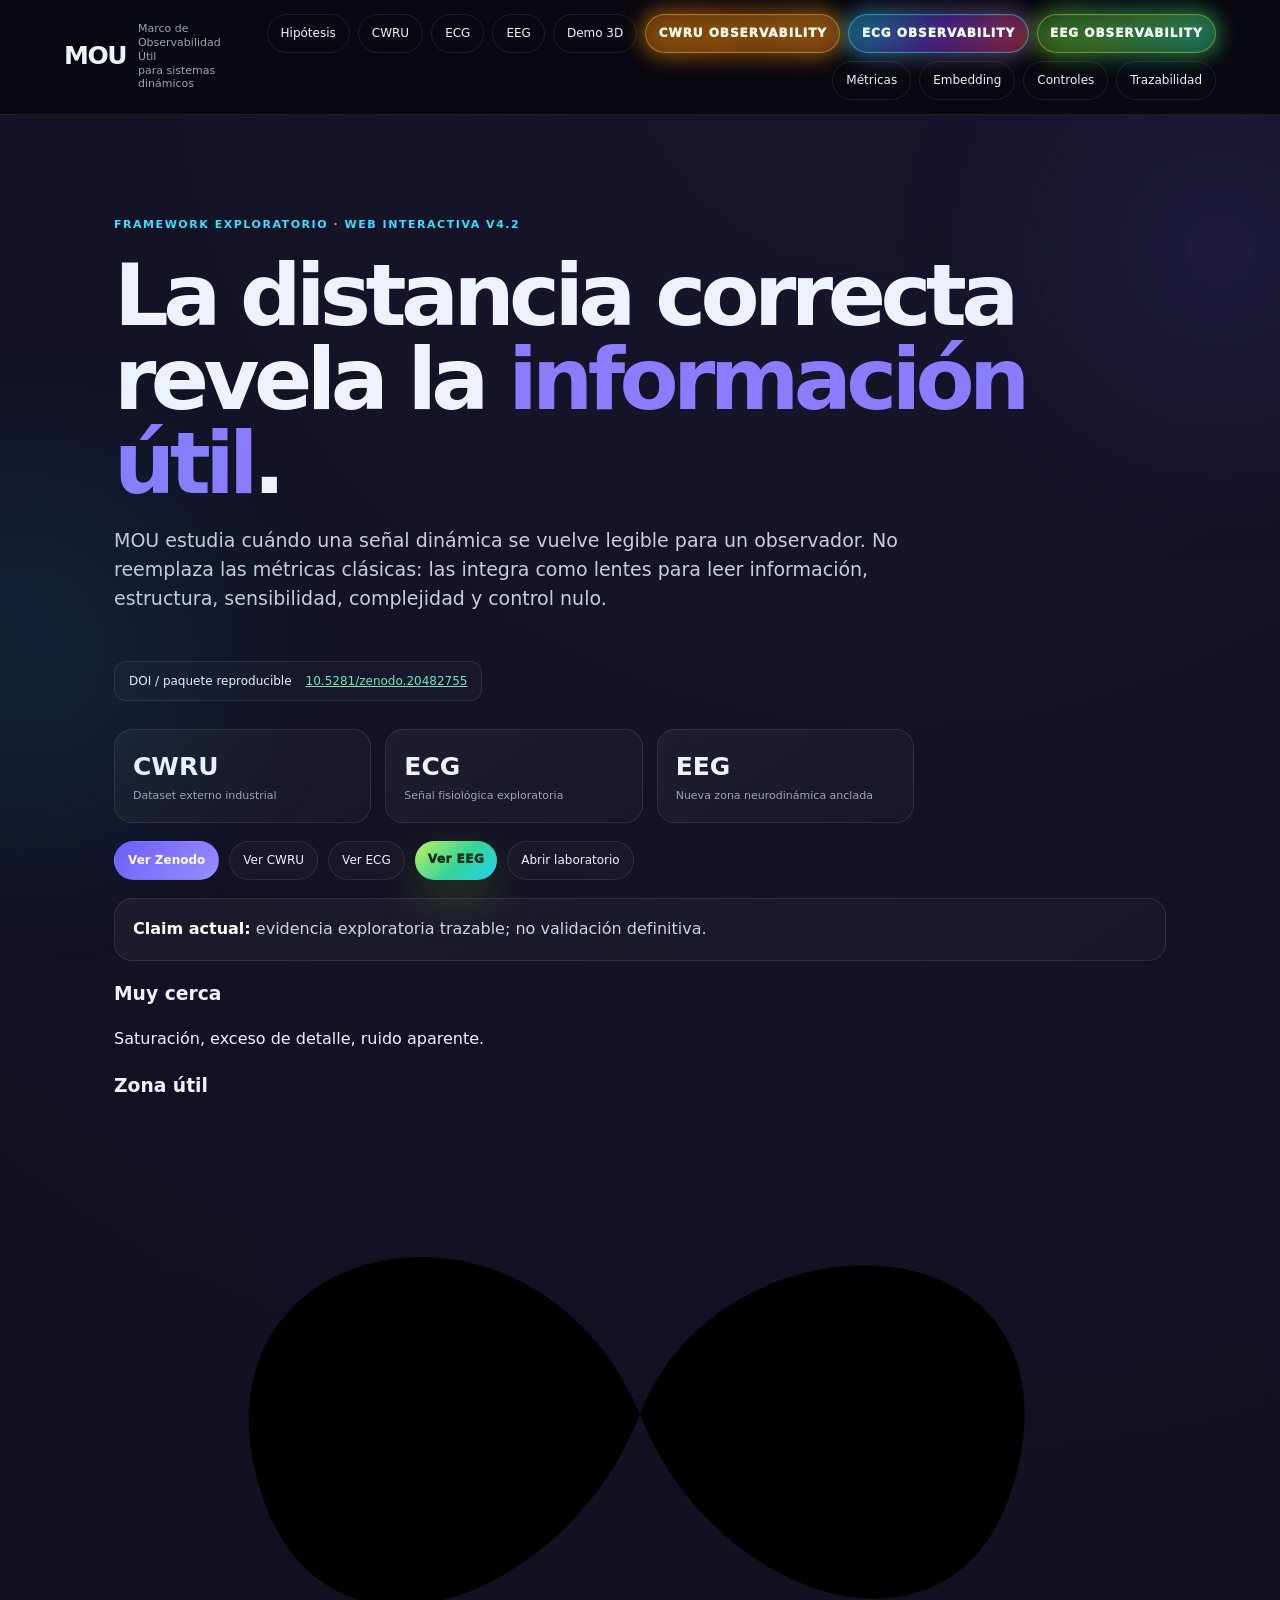
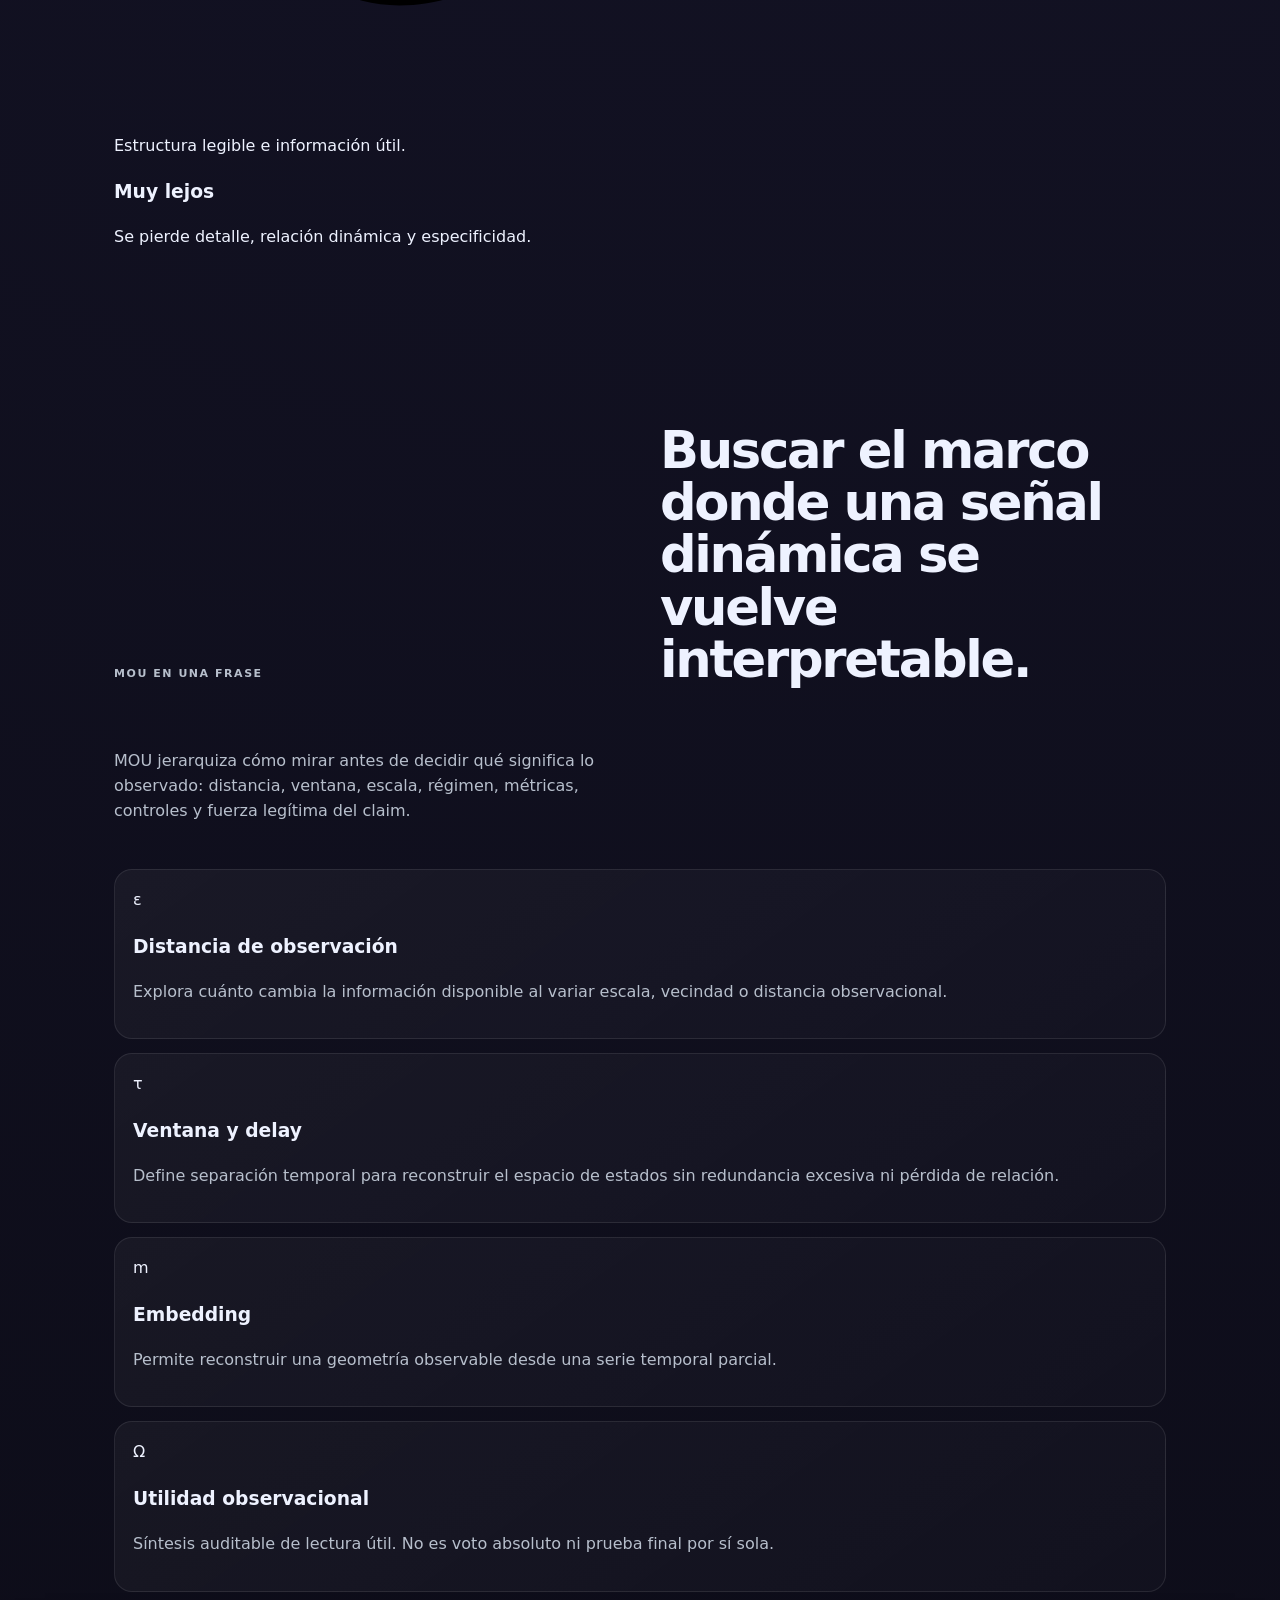
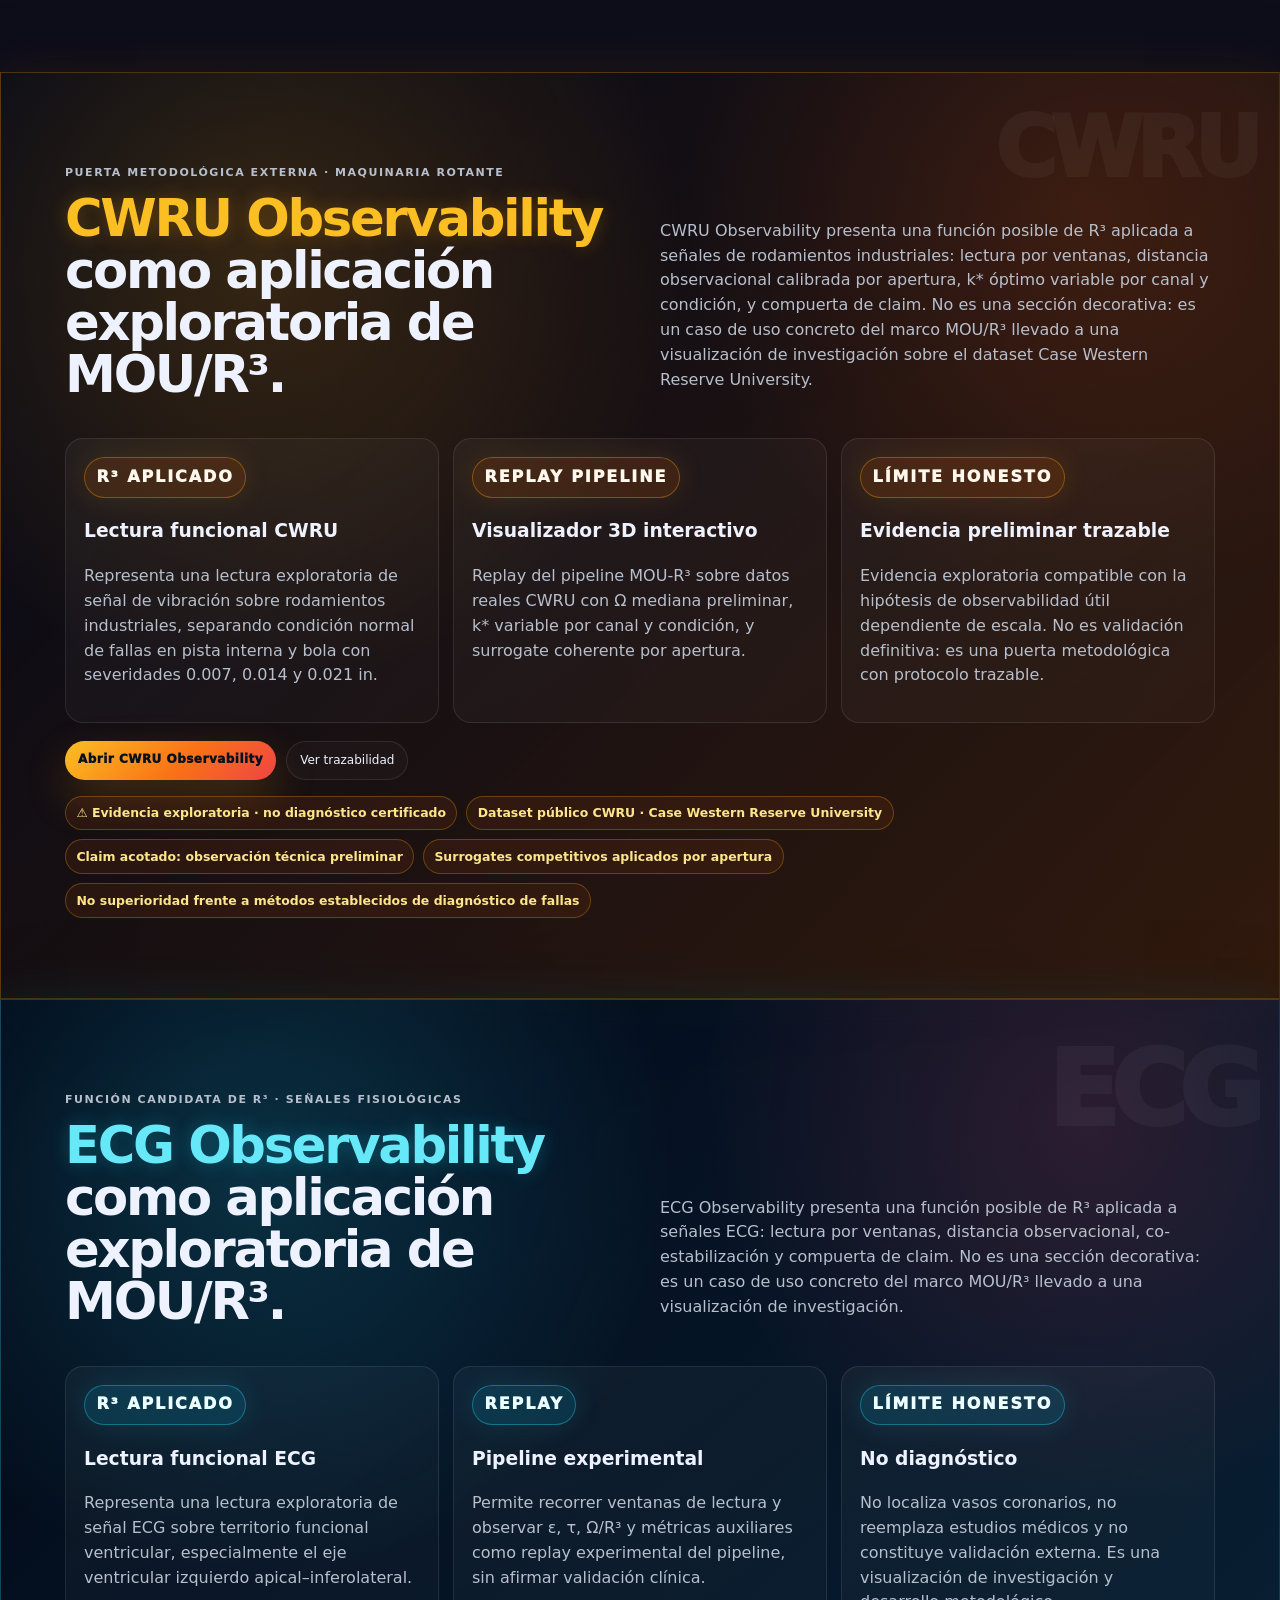
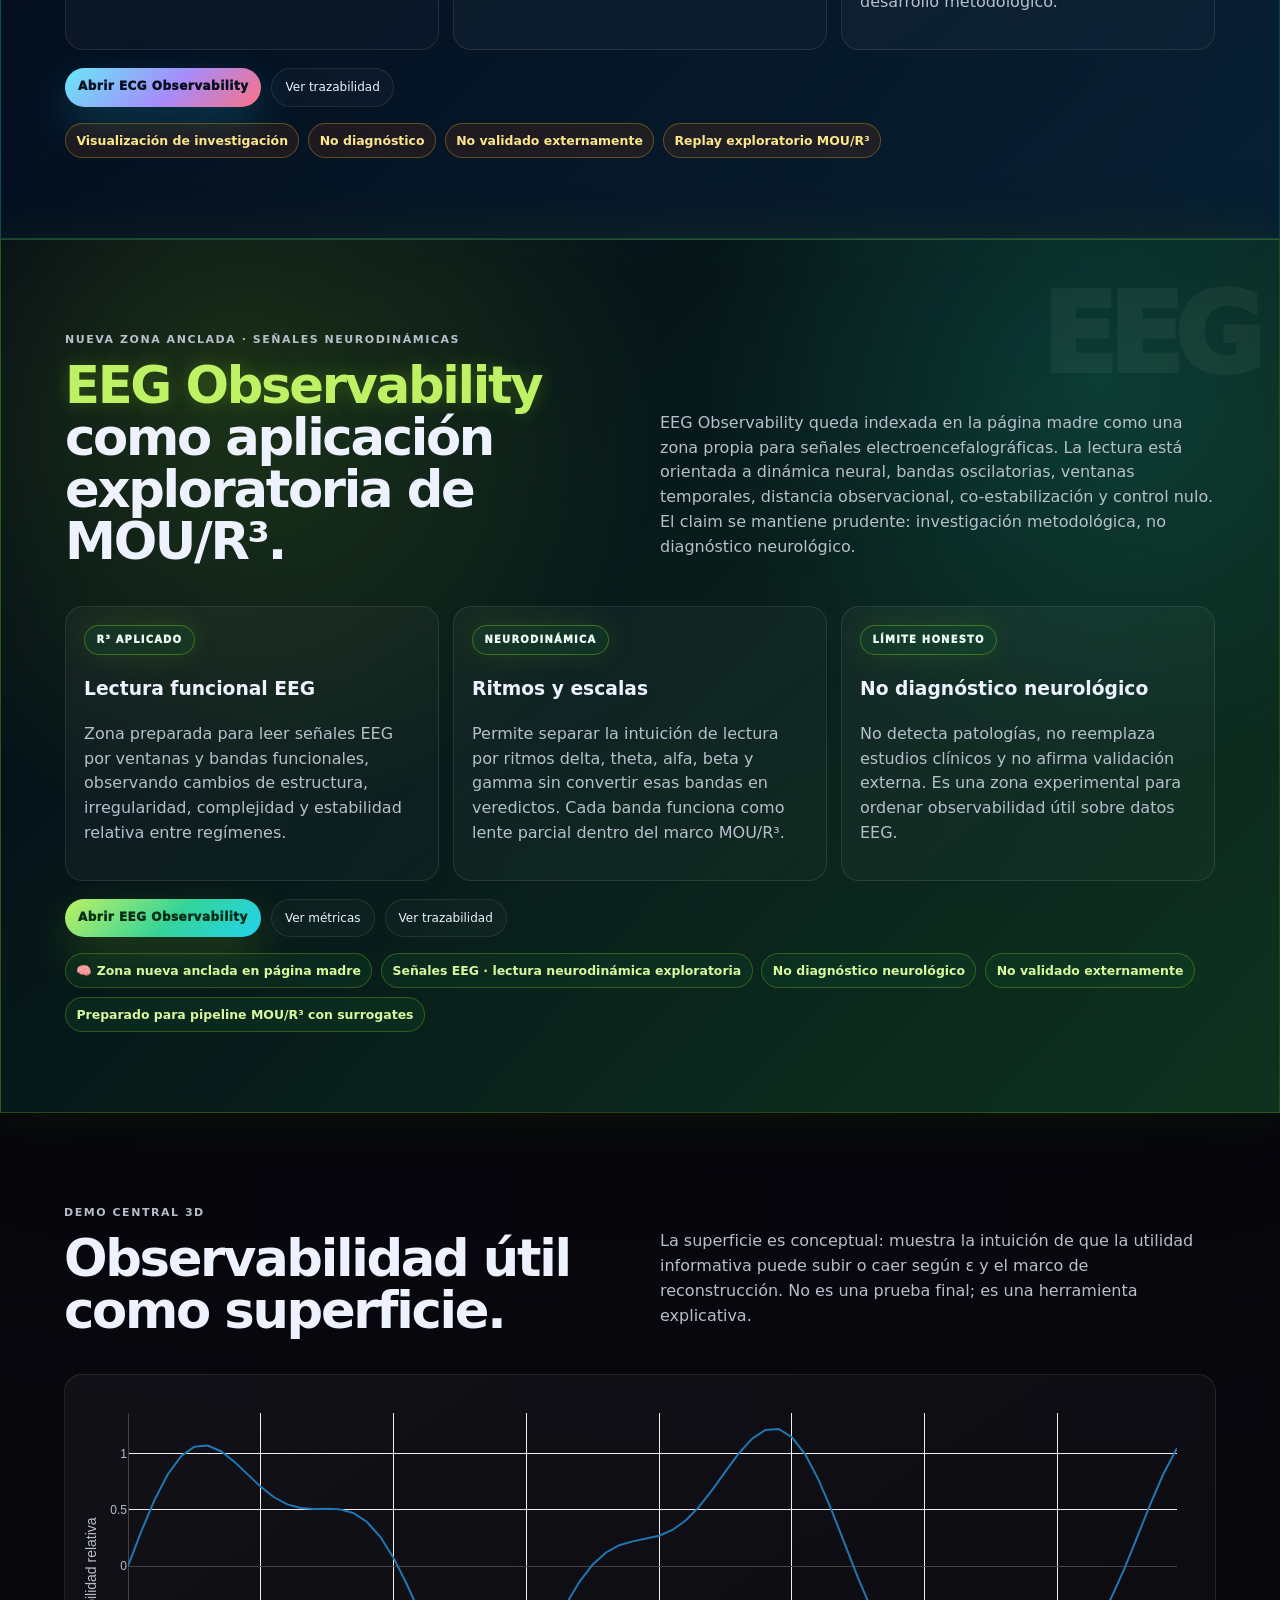
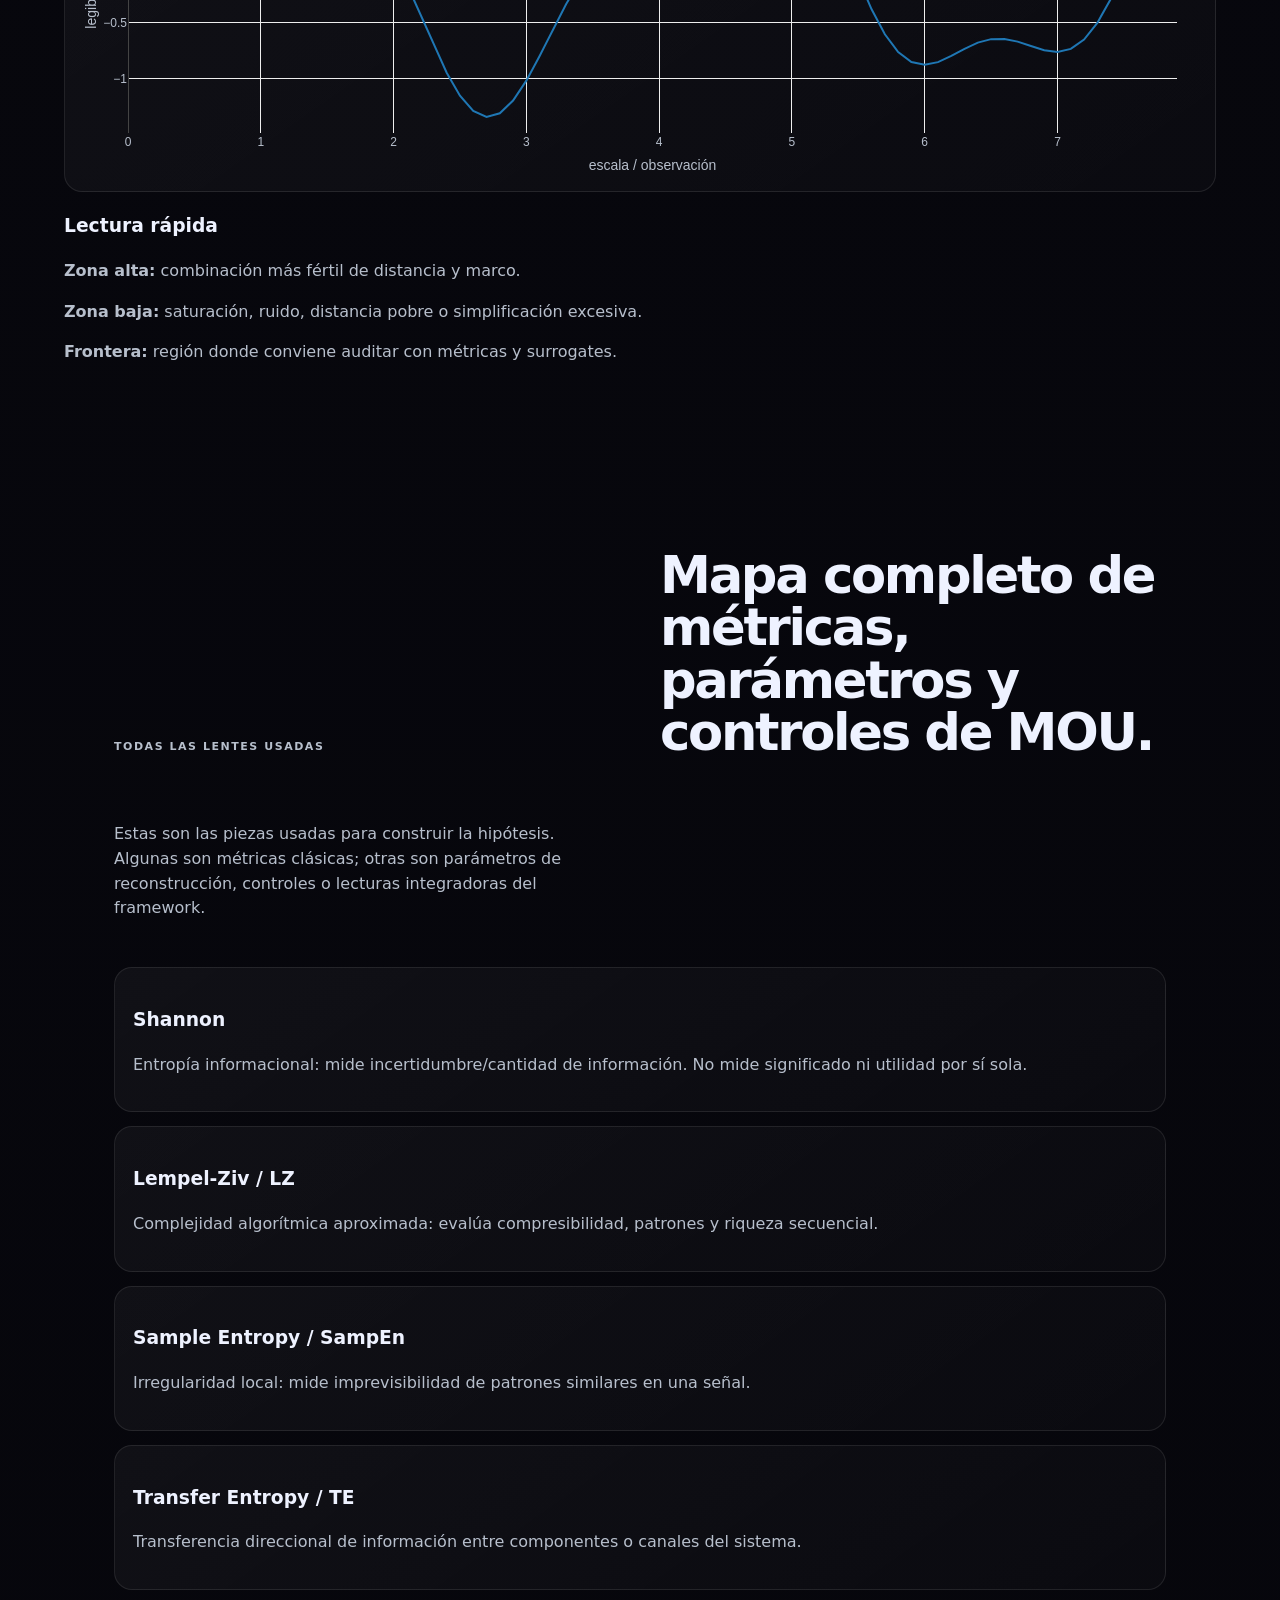
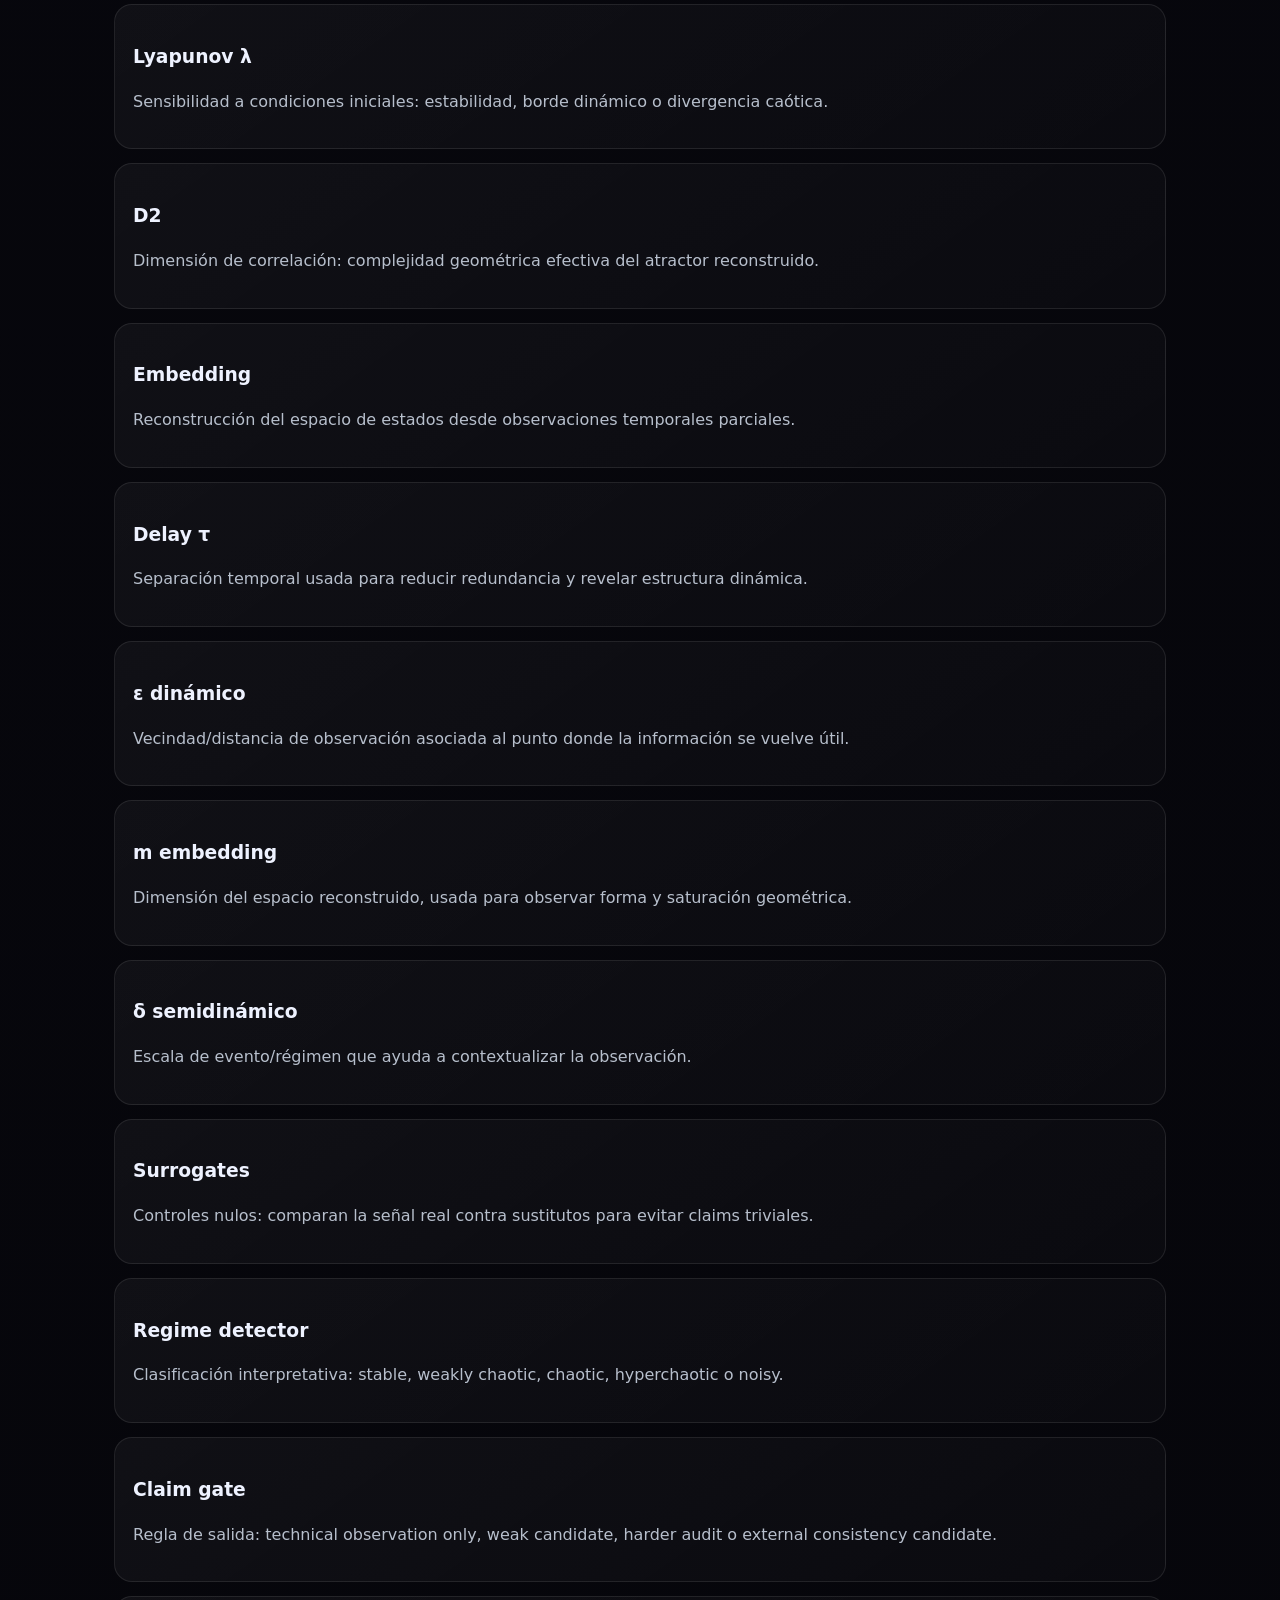
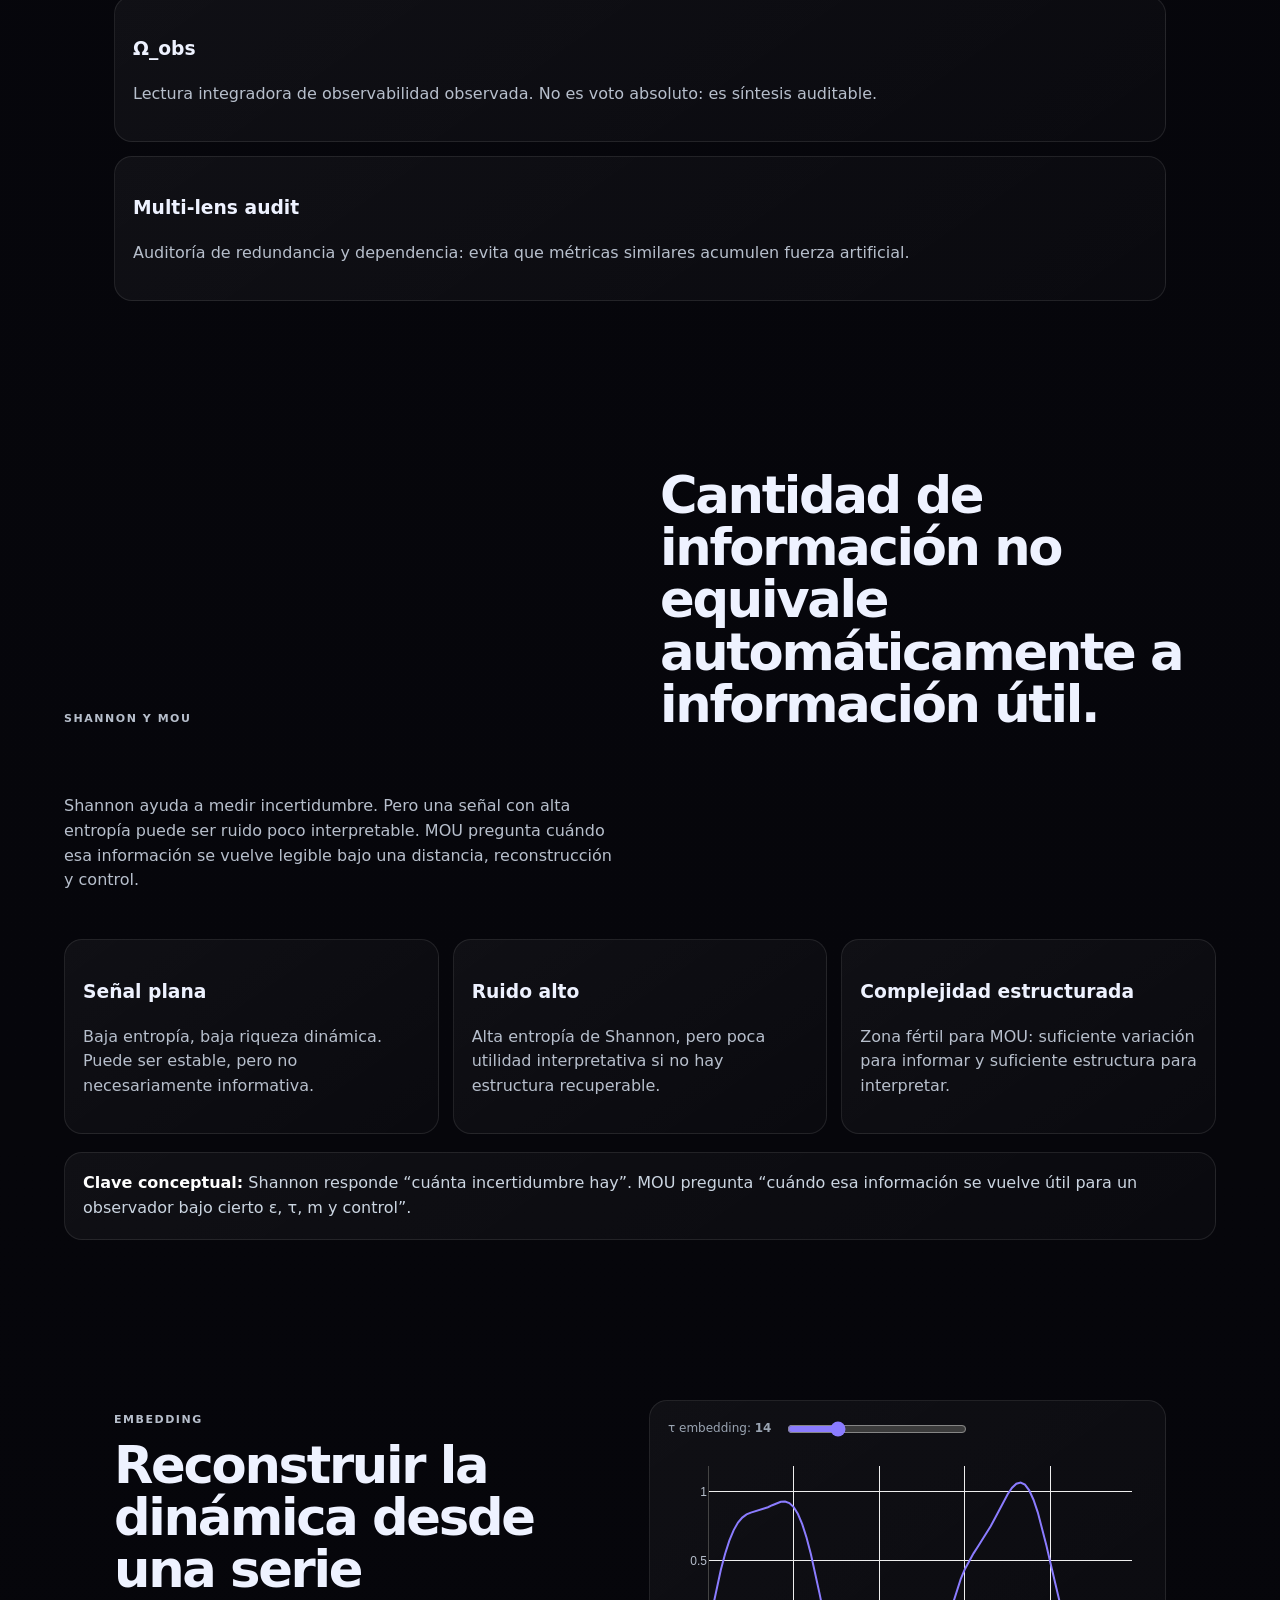
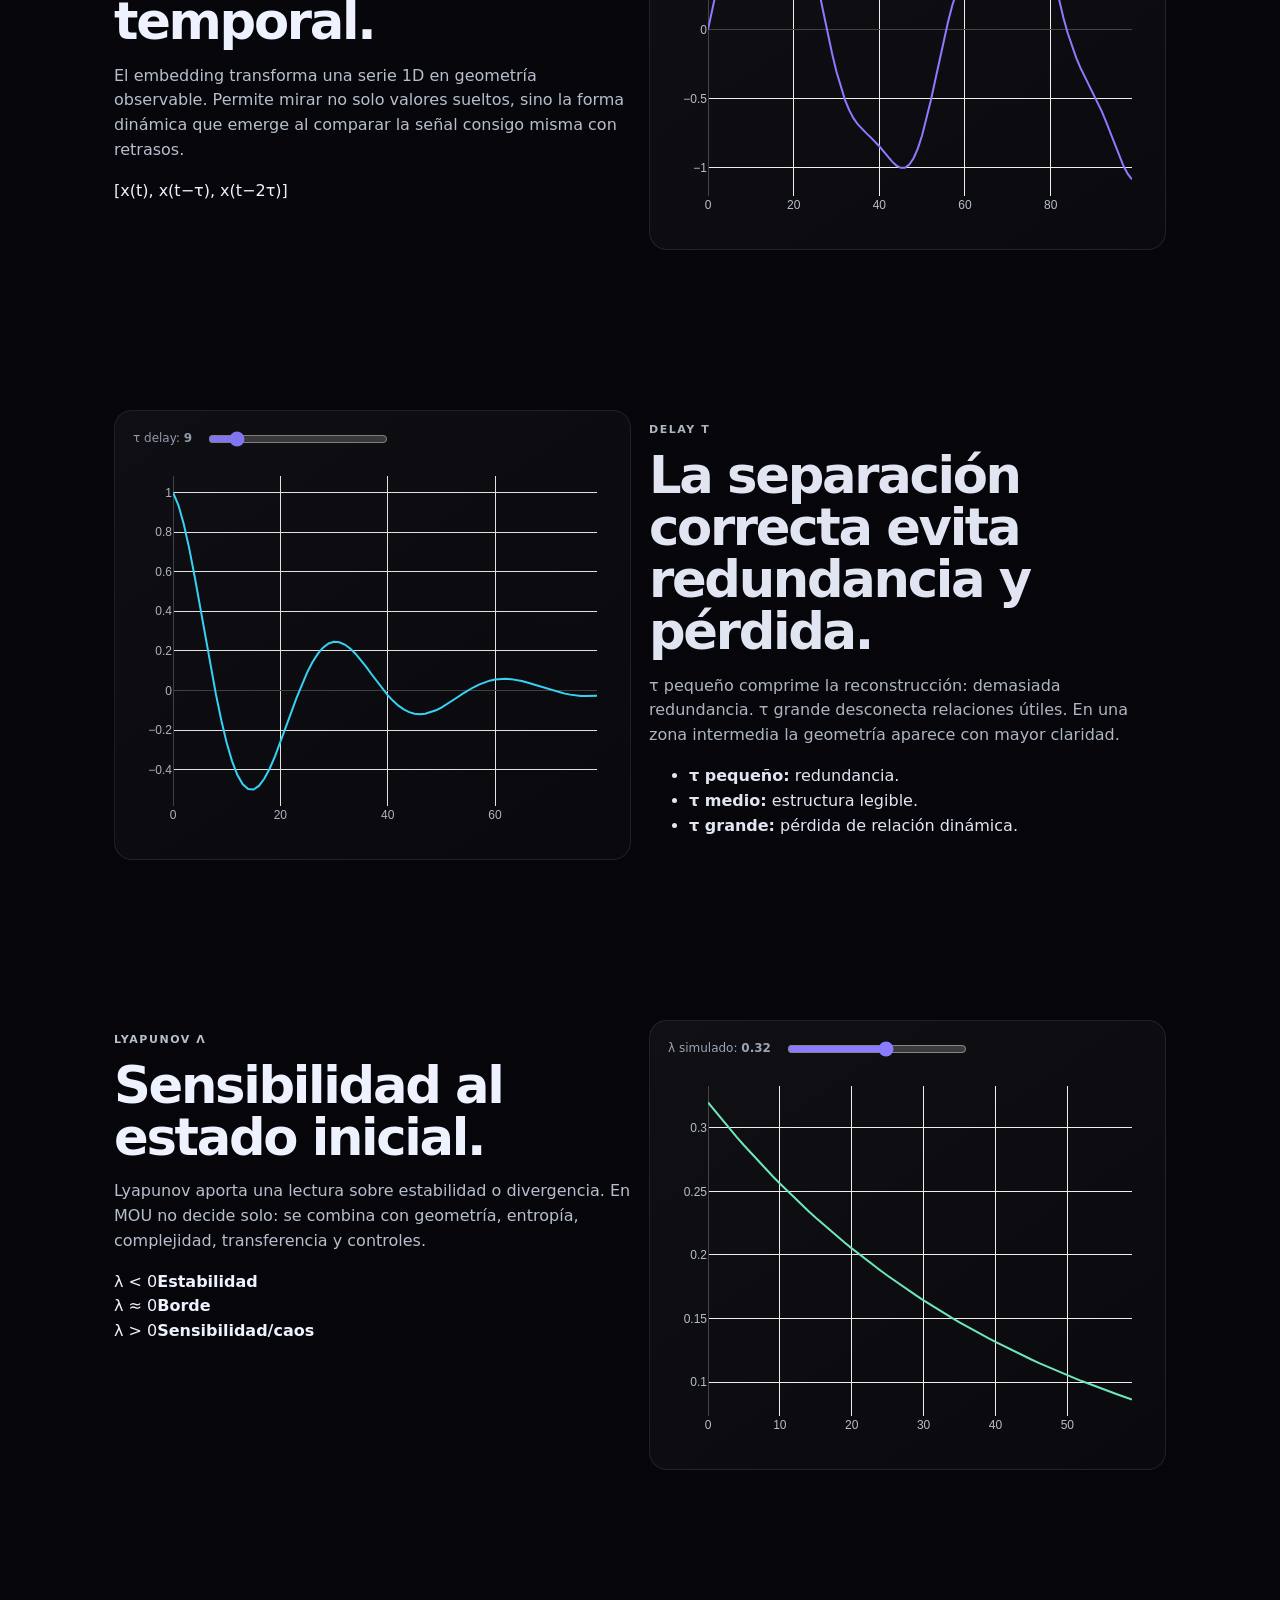
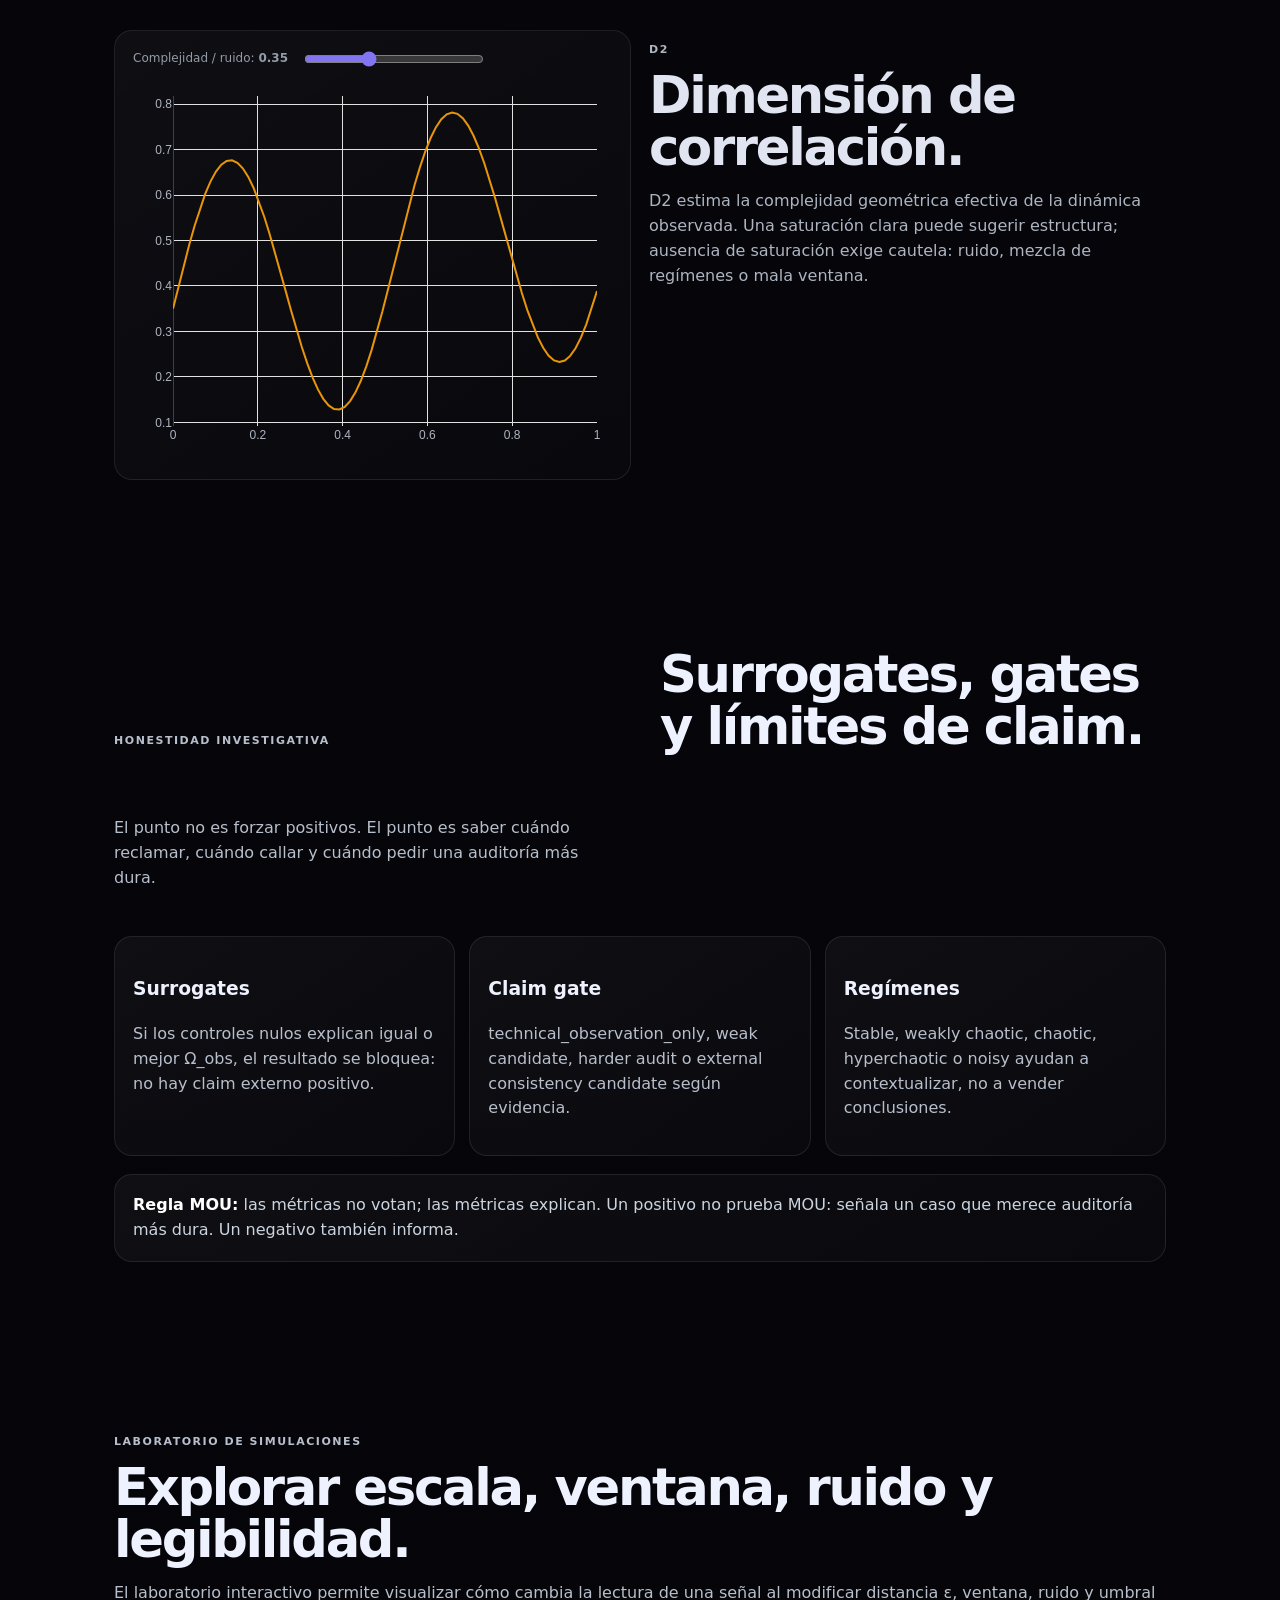
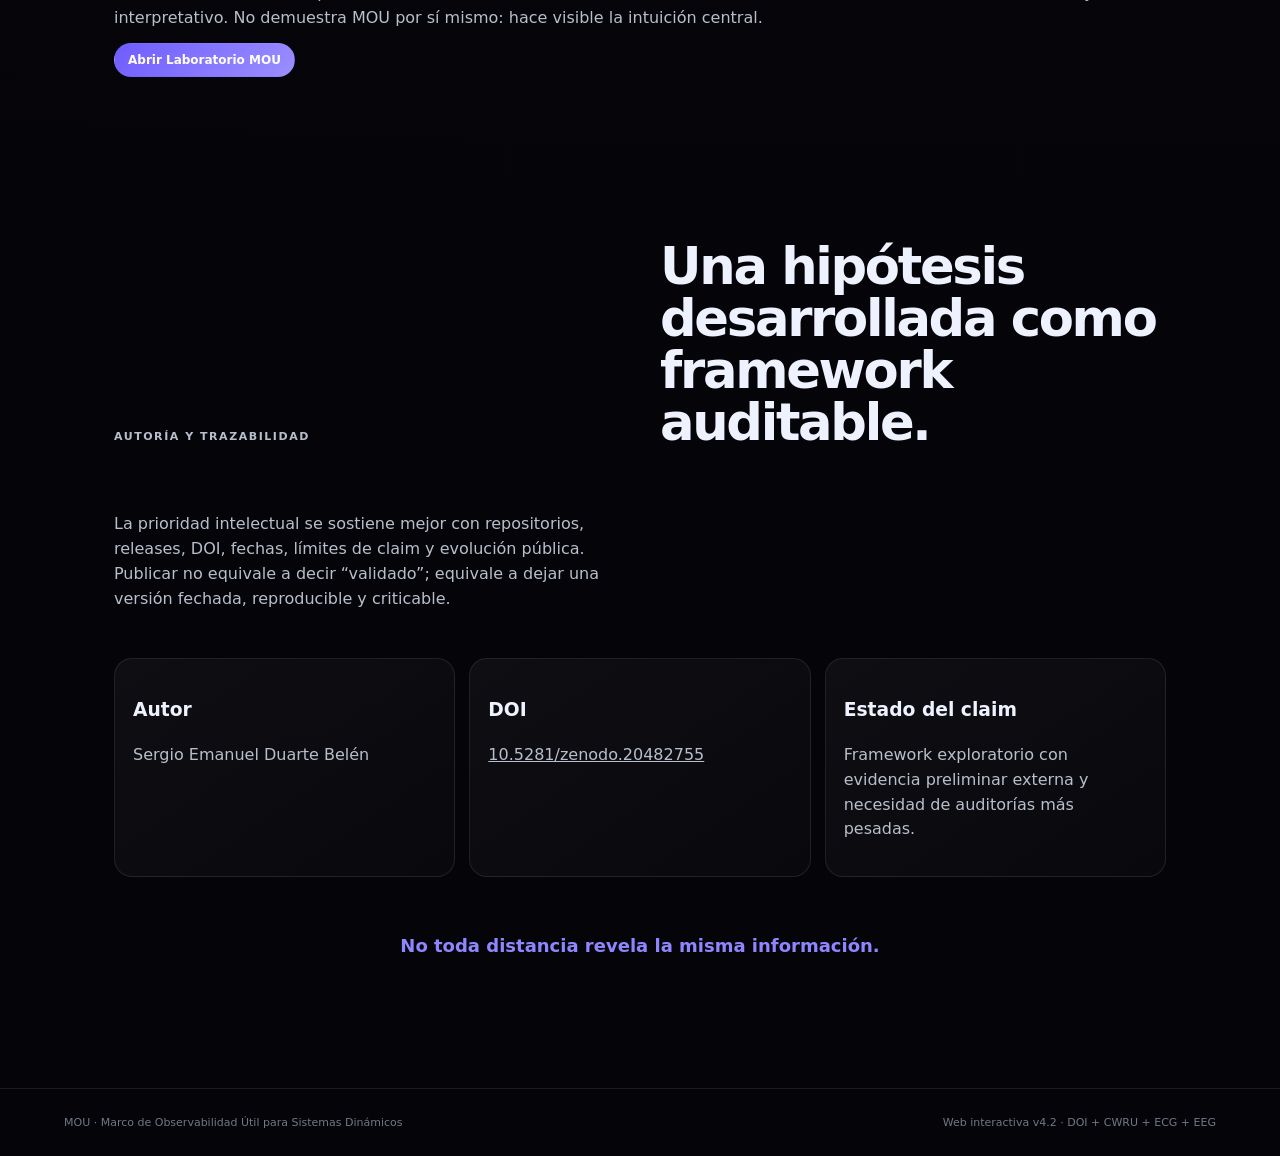
==== index.html @ 1e1249fe "Add files via upload" ====
<!DOCTYPE html>
<html lang="es">
<head>
  <meta charset="UTF-8" />
  <meta name="viewport" content="width=device-width, initial-scale=1.0" />
  <meta name="description" content="MOU — Marco de Observabilidad Útil para Sistemas Dinámicos. Web interactiva con simuladores 3D, laboratorio visual, DOI y zonas de observabilidad para CWRU, ECG y EEG." />
  <meta name="author" content="Sergio Emanuel Duarte Belén" />
  <meta property="og:title" content="MOU | Marco de Observabilidad Útil" />
  <meta property="og:description" content="Hipótesis metodológica sobre observabilidad útil dependiente de escala en sistemas dinámicos. Incluye simuladores 3D, laboratorio visual, DOI y aplicaciones exploratorias sobre CWRU, ECG y EEG." />
  <meta property="og:type" content="website" />
  <meta name="theme-color" content="#07070d" />
  <title>MOU — Marco de Observabilidad Útil</title>
  <link rel="preconnect" href="https://cdn.plot.ly" />
  <style>
:root{--bg:#07070d;--panel:#10111a;--panel2:#0b0c13;--ink:#eef2ff;--muted:#9aa4b2;--accent:#8b7cff;--cyan:#38dfff;--green:#6ee7b7;--amber:#f59e0b;--red:#fb7185;--line:rgba(255,255,255,.09)}
*{box-sizing:border-box}html{scroll-behavior:smooth}body{margin:0;background:radial-gradient(circle at 70% 0%,#16152a 0,#07070d 38%,#050509 100%);color:var(--ink);font-family:Inter,system-ui,-apple-system,"Segoe UI",sans-serif;line-height:1.55}a{color:inherit}.topbar{position:sticky;top:0;z-index:50;display:flex;align-items:center;justify-content:space-between;padding:14px 5vw;background:rgba(7,7,13,.86);backdrop-filter:blur(16px);border-bottom:1px solid var(--line)}.brand{display:flex;gap:12px;align-items:center;text-decoration:none}.brand strong{font-size:25px;letter-spacing:-.06em}.brand span{font-size:11px;color:var(--muted);line-height:1.25}.nav{display:flex;gap:8px;flex-wrap:wrap;justify-content:flex-end}.nav a,.button{padding:9px 13px;border:1px solid var(--line);border-radius:999px;text-decoration:none;font-size:12px}.nav a:hover,.button:hover{border-color:rgba(139,124,255,.55);background:rgba(139,124,255,.1)}.menu-button{display:none}.grid,.section{max-width:1180px;margin:auto}.hero{padding:90px 5vw 70px;min-height:600px;display:grid;align-items:center}.eyebrow{color:var(--cyan);font-size:11px;text-transform:uppercase;letter-spacing:.14em;font-weight:800}.hero h1{font-size:clamp(46px,7vw,86px);line-height:.98;letter-spacing:-.065em;max-width:950px;margin:20px 0}.hero h1 span{color:var(--accent)}.lead{font-size:19px;color:#c8ceda;max-width:850px}.doi-strip{display:inline-flex;gap:14px;align-items:center;margin:28px 0;padding:10px 14px;border:1px solid var(--line);border-radius:12px;background:rgba(255,255,255,.025);font-size:12px}.doi-strip a{color:var(--green)}.result-row,.cards{display:grid;gap:14px}.result-row{grid-template-columns:repeat(3,1fr);max-width:800px}.result-block,.card,.chart-card,.claim,.info-box{border:1px solid var(--line);background:linear-gradient(145deg,rgba(255,255,255,.045),rgba(255,255,255,.018));border-radius:18px;padding:18px}.result-val{display:block;font-size:25px;font-weight:900}.result-lbl{display:block;color:var(--muted);font-size:11px}.actions{display:flex;gap:10px;flex-wrap:wrap;margin-top:18px}.button.primary{background:linear-gradient(135deg,#6f5cff,#9b8fff);border-color:transparent;color:#fff;font-weight:800}.button.ghost{background:rgba(255,255,255,.025)}.section{padding:80px 5vw}.section-head{display:grid;grid-template-columns:1fr 1fr;gap:40px;align-items:end;margin-bottom:30px}.section h2{font-size:clamp(30px,4vw,54px);line-height:1.02;letter-spacing:-.045em;margin:8px 0}.section p{color:#b7bfcc}.cards.three{grid-template-columns:repeat(3,1fr)}.focus{max-width:1280px}.focus .card{min-height:150px}.claim{margin-top:18px;color:#cbd5e1}.claim strong{color:#fff}.chart{height:380px}.chart-card{overflow:hidden}.toolbar{display:flex;gap:14px;align-items:center;margin-bottom:12px;color:var(--muted);font-size:12px}.toolbar input{accent-color:var(--accent);width:180px}.section.grid{display:grid;grid-template-columns:1fr 1fr;gap:18px}.section.grid>.section-head{grid-column:1/-1}.muted{opacity:.95}.trace{padding-bottom:110px}.closing{text-align:center;font-size:18px;color:#8f86ff!important;font-weight:800;margin-top:55px}.footer{padding:25px 5vw;border-top:1px solid var(--line);display:flex;justify-content:space-between;gap:20px;color:#707887;font-size:11px}.cwru-observability-feature{border-top:1px solid rgba(245,158,11,.22)}.ecg-observability-feature{border-top:1px solid rgba(56,223,255,.22)}.eeg-observability-feature{border-top:1px solid rgba(192,132,252,.22)}.eeg-primary{border-color:rgba(192,132,252,.4)!important;color:#ddd0ff}.eeg-badge{display:inline-block;padding:5px 8px;border-radius:999px;background:rgba(192,132,252,.12);color:#d8c7ff;font-size:10px;text-transform:uppercase;letter-spacing:.08em}.glow{position:fixed;width:320px;height:320px;border-radius:50%;filter:blur(100px);opacity:.12;pointer-events:none}.glow-a{background:#6d5cff;top:10%;right:-100px}.glow-b{background:#16c1ff;bottom:10%;left:-140px}@media(max-width:850px){.nav{display:none}.menu-button{display:block;background:none;border:1px solid var(--line);color:#fff;border-radius:10px;padding:8px}.result-row,.cards.three,.section.grid,.section-head{grid-template-columns:1fr}.hero{padding-top:55px}.hero h1{font-size:52px}.section{padding:55px 5vw}.chart{height:300px}.footer{flex-direction:column}}
</style>
  <style>
    .nav .nav-cwru-observability,
    .nav .nav-ecg-observability,
    .nav .nav-eeg-observability{
      position:relative;
      font-weight:950;
      letter-spacing:.08em;
      text-transform:uppercase;
      padding:.58rem .78rem;
      border-radius:999px;
    }

    .nav .nav-cwru-observability{
      color:#fff8ec !important;
      border:1px solid rgba(245,158,11,.55);
      background:linear-gradient(135deg,rgba(180,83,9,.34),rgba(245,158,11,.30) 48%,rgba(234,88,12,.30));
      box-shadow:0 0 0 1px rgba(255,255,255,.06) inset,0 0 24px rgba(245,158,11,.25),0 0 40px rgba(234,88,12,.12);
    }
    .nav .nav-cwru-observability::before{
      content:"";position:absolute;inset:-3px;z-index:-1;border-radius:999px;
      background:linear-gradient(90deg,rgba(245,158,11,.75),rgba(234,88,12,.55),rgba(251,191,36,.65));filter:blur(10px);opacity:.55;
    }
    .cwru-observability-feature{
      position:relative;overflow:hidden;border:1px solid rgba(245,158,11,.24);
      background:radial-gradient(circle at 20% 20%,rgba(245,158,11,.18),transparent 34%),radial-gradient(circle at 85% 15%,rgba(234,88,12,.16),transparent 30%),linear-gradient(135deg,rgba(2,8,23,.92),rgba(73,35,8,.62));
      box-shadow:0 24px 90px rgba(0,0,0,.30),0 0 44px rgba(245,158,11,.10);
    }
    .cwru-observability-feature::after{content:"CWRU";position:absolute;right:24px;top:10px;font-size:84px;font-weight:1000;letter-spacing:-.08em;color:rgba(255,248,236,.045);pointer-events:none;}
    .cwru-badge{display:inline-flex;align-items:center;gap:.45rem;color:#fff8ec;border:1px solid rgba(245,158,11,.38);background:rgba(180,83,9,.20);border-radius:999px;padding:.42rem .72rem;font-weight:950;letter-spacing:.12em;text-transform:uppercase;box-shadow:0 0 28px rgba(245,158,11,.12);}
    .cwru-title-accent{color:#fbbf24;text-shadow:0 0 18px rgba(245,158,11,.28);}
    .cwru-observability-feature .button.cwru-primary{color:#07111f;background:linear-gradient(135deg,#fbbf24,#f97316 55%,#ef4444);border:0;font-weight:950;letter-spacing:.04em;box-shadow:0 18px 44px rgba(245,158,11,.22);}
    .cwru-warning-strip{margin-top:1rem;display:flex;flex-wrap:wrap;gap:.55rem;}
    .cwru-warning-strip span{border:1px solid rgba(245,158,11,.30);background:rgba(120,53,15,.22);color:#fde68a;border-radius:999px;padding:.42rem .65rem;font-size:.78rem;font-weight:850;}

    .nav .nav-ecg-observability{
      color:#ecfeff !important;
      border:1px solid rgba(34,211,238,.55);
      background:linear-gradient(135deg,rgba(8,145,178,.34),rgba(124,58,237,.30) 48%,rgba(244,63,94,.30));
      box-shadow:0 0 0 1px rgba(255,255,255,.06) inset,0 0 24px rgba(34,211,238,.25),0 0 40px rgba(244,63,94,.12);
    }
    .nav .nav-ecg-observability::before{content:"";position:absolute;inset:-3px;z-index:-1;border-radius:999px;background:linear-gradient(90deg,rgba(34,211,238,.75),rgba(124,58,237,.55),rgba(244,63,94,.65));filter:blur(10px);opacity:.55;}
    .ecg-observability-feature{position:relative;overflow:hidden;border:1px solid rgba(34,211,238,.24);background:radial-gradient(circle at 20% 20%,rgba(34,211,238,.18),transparent 34%),radial-gradient(circle at 85% 15%,rgba(244,63,94,.16),transparent 30%),linear-gradient(135deg,rgba(2,8,23,.92),rgba(8,47,73,.62));box-shadow:0 24px 90px rgba(0,0,0,.30),0 0 44px rgba(34,211,238,.10);}
    .ecg-observability-feature::after{content:"ECG";position:absolute;right:24px;top:10px;font-size:104px;font-weight:1000;letter-spacing:-.08em;color:rgba(236,254,255,.045);pointer-events:none;}
    .ecg-badge{display:inline-flex;align-items:center;gap:.45rem;color:#ecfeff;border:1px solid rgba(34,211,238,.38);background:rgba(8,145,178,.20);border-radius:999px;padding:.42rem .72rem;font-weight:950;letter-spacing:.12em;text-transform:uppercase;box-shadow:0 0 28px rgba(34,211,238,.12);}
    .ecg-title-accent{color:#67e8f9;text-shadow:0 0 18px rgba(34,211,238,.28);}
    .ecg-observability-feature .button.ecg-primary,.actions .button.ecg-primary{color:#07111f;background:linear-gradient(135deg,#67e8f9,#a78bfa 55%,#fb7185);border:0;font-weight:950;letter-spacing:.04em;box-shadow:0 18px 44px rgba(34,211,238,.22);}
    .ecg-warning-strip{margin-top:1rem;display:flex;flex-wrap:wrap;gap:.55rem;}
    .ecg-warning-strip span{border:1px solid rgba(251,191,36,.30);background:rgba(120,53,15,.22);color:#fde68a;border-radius:999px;padding:.42rem .65rem;font-size:.78rem;font-weight:850;}

    .nav .nav-eeg-observability{
      color:#f0fdf4 !important;
      border:1px solid rgba(132,204,22,.58);
      background:linear-gradient(135deg,rgba(22,101,52,.38),rgba(132,204,22,.30) 48%,rgba(20,184,166,.30));
      box-shadow:0 0 0 1px rgba(255,255,255,.06) inset,0 0 24px rgba(132,204,22,.26),0 0 40px rgba(20,184,166,.13);
    }
    .nav .nav-eeg-observability::before{content:"";position:absolute;inset:-3px;z-index:-1;border-radius:999px;background:linear-gradient(90deg,rgba(132,204,22,.76),rgba(20,184,166,.56),rgba(74,222,128,.68));filter:blur(10px);opacity:.58;}
    .eeg-observability-feature{position:relative;overflow:hidden;border:1px solid rgba(132,204,22,.26);background:radial-gradient(circle at 18% 18%,rgba(132,204,22,.18),transparent 34%),radial-gradient(circle at 86% 16%,rgba(20,184,166,.18),transparent 30%),linear-gradient(135deg,rgba(2,8,23,.94),rgba(20,83,45,.58));box-shadow:0 24px 90px rgba(0,0,0,.30),0 0 46px rgba(132,204,22,.11);}
    .eeg-observability-feature::after{content:"EEG";position:absolute;right:24px;top:10px;font-size:110px;font-weight:1000;letter-spacing:-.08em;color:rgba(240,253,244,.050);pointer-events:none;}
    .eeg-badge{display:inline-flex;align-items:center;gap:.45rem;color:#f0fdf4;border:1px solid rgba(132,204,22,.40);background:rgba(22,101,52,.24);border-radius:999px;padding:.42rem .72rem;font-weight:950;letter-spacing:.12em;text-transform:uppercase;box-shadow:0 0 28px rgba(132,204,22,.13);}
    .eeg-title-accent{color:#bef264;text-shadow:0 0 18px rgba(132,204,22,.30);}
    .eeg-observability-feature .button.eeg-primary,.actions .button.eeg-primary{color:#052e16;background:linear-gradient(135deg,#bef264,#34d399 55%,#22d3ee);border:0;font-weight:950;letter-spacing:.04em;box-shadow:0 18px 44px rgba(132,204,22,.22);}
    .eeg-warning-strip{margin-top:1rem;display:flex;flex-wrap:wrap;gap:.55rem;}
    .eeg-warning-strip span{border:1px solid rgba(132,204,22,.31);background:rgba(20,83,45,.24);color:#d9f99d;border-radius:999px;padding:.42rem .65rem;font-size:.78rem;font-weight:850;}
  </style>
</head>
<body>
  <div class="glow glow-a"></div>
  <div class="glow glow-b"></div>

  <header class="topbar">
    <a class="brand" href="#inicio">
      <strong>MOU</strong>
      <span>Marco de Observabilidad Útil<br />para sistemas dinámicos</span>
    </a>
    <button class="menu-button" id="menuButton" aria-label="Abrir menú">☰</button>
    <nav class="nav" id="mainNav">
      <a href="#idea">Hipótesis</a>
      <a href="#cwru">CWRU</a>
      <a href="#ecg-observability">ECG</a>
      <a href="#eeg-observability">EEG</a>
      <a href="#demo">Demo 3D</a>
      <a class="nav-cwru-observability" href="#cwru">CWRU Observability</a>
      <a class="nav-ecg-observability" href="ecg-3d-viewer-R3-MOU-fixed.html">ECG Observability</a>
      <a class="nav-eeg-observability" href="#eeg-observability">EEG Observability</a>
      <a href="#metricas">Métricas</a>
      <a href="#embedding">Embedding</a>
      <a href="#controles">Controles</a>
      <a href="#trazabilidad">Trazabilidad</a>
    </nav>
  </header>

  <main>
    <section id="inicio" class="hero grid">
      <div>
        <p class="eyebrow">Framework exploratorio · web interactiva v4.2</p>
        <h1>La distancia correcta revela la <span>información útil</span>.</h1>
        <p class="lead">MOU estudia cuándo una señal dinámica se vuelve legible para un observador. No reemplaza las métricas clásicas: las integra como lentes para leer información, estructura, sensibilidad, complejidad y control nulo.</p>

        <div class="doi-strip" aria-label="DOI del paquete reproducible">
          <span>DOI / paquete reproducible</span>
          <a href="https://doi.org/10.5281/zenodo.20482755" target="_blank" rel="noopener">10.5281/zenodo.20482755</a>
        </div>

        <div class="result-row hero-evidence" aria-label="Resumen técnico preliminar">
          <article class="result-block strong"><span class="result-val accent">CWRU</span><span class="result-lbl">Dataset externo industrial</span></article>
          <article class="result-block"><span class="result-val green">ECG</span><span class="result-lbl">Señal fisiológica exploratoria</span></article>
          <article class="result-block"><span class="result-val">EEG</span><span class="result-lbl">Nueva zona neurodinámica anclada</span></article>
        </div>

        <div class="actions">
          <a class="button primary" href="https://doi.org/10.5281/zenodo.20482755" target="_blank" rel="noopener">Ver Zenodo</a>
          <a class="button ghost" href="#cwru">Ver CWRU</a>
          <a class="button ghost" href="#ecg-observability">Ver ECG</a>
          <a class="button eeg-primary" href="#eeg-observability">Ver EEG</a>
          <a class="button ghost" href="mou-lab.html">Abrir laboratorio</a>
        </div>

        <div class="claim hero-claim"><strong>Claim actual:</strong> evidencia exploratoria trazable; no validación definitiva.</div>
      </div>

      <div class="hero-panel">
        <article class="obs red"><h3>Muy cerca</h3><div class="dots noisy"></div><p>Saturación, exceso de detalle, ruido aparente.</p></article>
        <article class="obs good"><h3>Zona útil</h3><svg viewBox="0 0 320 180" role="img" aria-label="Curvas dinámicas en zona útil"><path d="M160,90 C128,16 30,34 42,103 C56,178 137,150 160,90 C184,28 288,28 276,101 C264,174 183,150 160,90"/><path d="M160,90 C138,46 72,54 76,101 C80,143 137,128 160,90 C181,49 248,54 244,102 C240,143 181,128 160,90"/></svg><p>Estructura legible e información útil.</p></article>
        <article class="obs violet"><h3>Muy lejos</h3><div class="dots sparse"></div><p>Se pierde detalle, relación dinámica y especificidad.</p></article>
      </div>
    </section>

    <section id="idea" class="section">
      <div class="section-head center">
        <p class="eyebrow">MOU en una frase</p>
        <h2>Buscar el marco donde una señal dinámica se vuelve interpretable.</h2>
        <p>MOU jerarquiza cómo mirar antes de decidir qué significa lo observado: distancia, ventana, escala, régimen, métricas, controles y fuerza legítima del claim.</p>
      </div>
      <div class="cards four">
        <article class="card"><span class="icon cyan">ε</span><h3>Distancia de observación</h3><p>Explora cuánto cambia la información disponible al variar escala, vecindad o distancia observacional.</p></article>
        <article class="card"><span class="icon blue">τ</span><h3>Ventana y delay</h3><p>Define separación temporal para reconstruir el espacio de estados sin redundancia excesiva ni pérdida de relación.</p></article>
        <article class="card"><span class="icon violet">m</span><h3>Embedding</h3><p>Permite reconstruir una geometría observable desde una serie temporal parcial.</p></article>
        <article class="card"><span class="icon red">Ω</span><h3>Utilidad observacional</h3><p>Síntesis auditable de lectura útil. No es voto absoluto ni prueba final por sí sola.</p></article>
      </div>
    </section>

    <section id="cwru" class="section focus cwru-observability-feature">
      <div class="section-head">
        <div>
          <p class="eyebrow">Puerta metodológica externa · Maquinaria rotante</p>
          <h2><span class="cwru-title-accent">CWRU Observability</span> como aplicación exploratoria de MOU/R³.</h2>
        </div>
        <p>CWRU Observability presenta una función posible de R³ aplicada a señales de rodamientos industriales: lectura por ventanas, distancia observacional calibrada por apertura, k* óptimo variable por canal y condición, y compuerta de claim. No es una sección decorativa: es un caso de uso concreto del marco MOU/R³ llevado a una visualización de investigación sobre el dataset Case Western Reserve University.</p>
      </div>

      <div class="cards three">
        <article class="card"><span class="cwru-badge">R³ aplicado</span><h3>Lectura funcional CWRU</h3><p>Representa una lectura exploratoria de señal de vibración sobre rodamientos industriales, separando condición normal de fallas en pista interna y bola con severidades 0.007, 0.014 y 0.021 in.</p></article>
        <article class="card"><span class="cwru-badge">Replay pipeline</span><h3>Visualizador 3D interactivo</h3><p>Replay del pipeline MOU-R³ sobre datos reales CWRU con Ω mediana preliminar, k* variable por canal y condición, y surrogate coherente por apertura.</p></article>
        <article class="card"><span class="cwru-badge">Límite honesto</span><h3>Evidencia preliminar trazable</h3><p>Evidencia exploratoria compatible con la hipótesis de observabilidad útil dependiente de escala. No es validación definitiva: es una puerta metodológica con protocolo trazable.</p></article>
      </div>

      <div class="actions">
        <a class="button cwru-primary" href="#cwru">Abrir CWRU Observability</a>
        <a class="button ghost" href="#trazabilidad">Ver trazabilidad</a>
      </div>

      <div class="cwru-warning-strip" aria-label="Estado científico de CWRU Observability">
        <span>⚠ Evidencia exploratoria · no diagnóstico certificado</span>
        <span>Dataset público CWRU · Case Western Reserve University</span>
        <span>Claim acotado: observación técnica preliminar</span>
        <span>Surrogates competitivos aplicados por apertura</span>
        <span>No superioridad frente a métodos establecidos de diagnóstico de fallas</span>
      </div>
    </section>

    <section id="ecg-observability" class="section focus ecg-observability-feature">
      <div class="section-head">
        <div>
          <p class="eyebrow">Función candidata de R³ · señales fisiológicas</p>
          <h2><span class="ecg-title-accent">ECG Observability</span> como aplicación exploratoria de MOU/R³.</h2>
        </div>
        <p>ECG Observability presenta una función posible de R³ aplicada a señales ECG: lectura por ventanas, distancia observacional, co-estabilización y compuerta de claim. No es una sección decorativa: es un caso de uso concreto del marco MOU/R³ llevado a una visualización de investigación.</p>
      </div>

      <div class="cards three">
        <article class="card"><span class="ecg-badge">R³ aplicado</span><h3>Lectura funcional ECG</h3><p>Representa una lectura exploratoria de señal ECG sobre territorio funcional ventricular, especialmente el eje ventricular izquierdo apical–inferolateral.</p></article>
        <article class="card"><span class="ecg-badge">Replay</span><h3>Pipeline experimental</h3><p>Permite recorrer ventanas de lectura y observar ε, τ, Ω/R³ y métricas auxiliares como replay experimental del pipeline, sin afirmar validación clínica.</p></article>
        <article class="card"><span class="ecg-badge">Límite honesto</span><h3>No diagnóstico</h3><p>No localiza vasos coronarios, no reemplaza estudios médicos y no constituye validación externa. Es una visualización de investigación y desarrollo metodológico.</p></article>
      </div>

      <div class="actions">
        <a class="button ecg-primary" href="ecg-3d-viewer-R3-MOU-fixed.html">Abrir ECG Observability</a>
        <a class="button ghost" href="#trazabilidad">Ver trazabilidad</a>
      </div>

      <div class="ecg-warning-strip" aria-label="Estado científico de ECG Observability">
        <span>Visualización de investigación</span>
        <span>No diagnóstico</span>
        <span>No validado externamente</span>
        <span>Replay exploratorio MOU/R³</span>
      </div>
    </section>

    <section id="eeg-observability" class="section focus eeg-observability-feature">
      <div class="section-head">
        <div>
          <p class="eyebrow">Nueva zona anclada · señales neurodinámicas</p>
          <h2><span class="eeg-title-accent">EEG Observability</span> como aplicación exploratoria de MOU/R³.</h2>
        </div>
        <p>EEG Observability queda indexada en la página madre como una zona propia para señales electroencefalográficas. La lectura está orientada a dinámica neural, bandas oscilatorias, ventanas temporales, distancia observacional, co-estabilización y control nulo. El claim se mantiene prudente: investigación metodológica, no diagnóstico neurológico.</p>
      </div>

      <div class="cards three">
        <article class="card"><span class="eeg-badge">R³ aplicado</span><h3>Lectura funcional EEG</h3><p>Zona preparada para leer señales EEG por ventanas y bandas funcionales, observando cambios de estructura, irregularidad, complejidad y estabilidad relativa entre regímenes.</p></article>
        <article class="card"><span class="eeg-badge">Neurodinámica</span><h3>Ritmos y escalas</h3><p>Permite separar la intuición de lectura por ritmos delta, theta, alfa, beta y gamma sin convertir esas bandas en veredictos. Cada banda funciona como lente parcial dentro del marco MOU/R³.</p></article>
        <article class="card"><span class="eeg-badge">Límite honesto</span><h3>No diagnóstico neurológico</h3><p>No detecta patologías, no reemplaza estudios clínicos y no afirma validación externa. Es una zona experimental para ordenar observabilidad útil sobre datos EEG.</p></article>
      </div>

      <div class="actions">
        <a class="button eeg-primary" href="eeg-three-scene.html?v=1">Abrir EEG Observability</a>
        <a class="button ghost" href="#metricas">Ver métricas</a>
        <a class="button ghost" href="#trazabilidad">Ver trazabilidad</a>
      </div>

      <div class="eeg-warning-strip" aria-label="Estado científico de EEG Observability">
        <span>🧠 Zona nueva anclada en página madre</span>
        <span>Señales EEG · lectura neurodinámica exploratoria</span>
        <span>No diagnóstico neurológico</span>
        <span>No validado externamente</span>
        <span>Preparado para pipeline MOU/R³ con surrogates</span>
      </div>
    </section>

    <section id="demo" class="section focus">
      <div class="section-head">
        <div><p class="eyebrow">Demo central 3D</p><h2>Observabilidad útil como superficie.</h2></div>
        <p>La superficie es conceptual: muestra la intuición de que la utilidad informativa puede subir o caer según ε y el marco de reconstrucción. No es una prueba final; es una herramienta explicativa.</p>
      </div>
      <div class="interactive">
        <div class="chart-card big"><div id="mouSurface" class="chart"></div></div>
        <aside class="panel"><h3>Lectura rápida</h3><p><b class="cyan-text">Zona alta:</b> combinación más fértil de distancia y marco.</p><p><b class="red-text">Zona baja:</b> saturación, ruido, distancia pobre o simplificación excesiva.</p><p><b class="violet-text">Frontera:</b> región donde conviene auditar con métricas y surrogates.</p></aside>
      </div>
    </section>

    <section id="metricas" class="section">
      <div class="section-head center">
        <p class="eyebrow">Todas las lentes usadas</p>
        <h2>Mapa completo de métricas, parámetros y controles de MOU.</h2>
        <p>Estas son las piezas usadas para construir la hipótesis. Algunas son métricas clásicas; otras son parámetros de reconstrucción, controles o lecturas integradoras del framework.</p>
      </div>
      <div class="cards metric-grid">
        <article class="card"><h3>Shannon</h3><p>Entropía informacional: mide incertidumbre/cantidad de información. No mide significado ni utilidad por sí sola.</p></article>
        <article class="card"><h3>Lempel-Ziv / LZ</h3><p>Complejidad algorítmica aproximada: evalúa compresibilidad, patrones y riqueza secuencial.</p></article>
        <article class="card"><h3>Sample Entropy / SampEn</h3><p>Irregularidad local: mide imprevisibilidad de patrones similares en una señal.</p></article>
        <article class="card"><h3>Transfer Entropy / TE</h3><p>Transferencia direccional de información entre componentes o canales del sistema.</p></article>
        <article class="card"><h3>Lyapunov λ</h3><p>Sensibilidad a condiciones iniciales: estabilidad, borde dinámico o divergencia caótica.</p></article>
        <article class="card"><h3>D2</h3><p>Dimensión de correlación: complejidad geométrica efectiva del atractor reconstruido.</p></article>
        <article class="card"><h3>Embedding</h3><p>Reconstrucción del espacio de estados desde observaciones temporales parciales.</p></article>
        <article class="card"><h3>Delay τ</h3><p>Separación temporal usada para reducir redundancia y revelar estructura dinámica.</p></article>
        <article class="card"><h3>ε dinámico</h3><p>Vecindad/distancia de observación asociada al punto donde la información se vuelve útil.</p></article>
        <article class="card"><h3>m embedding</h3><p>Dimensión del espacio reconstruido, usada para observar forma y saturación geométrica.</p></article>
        <article class="card"><h3>δ semidinámico</h3><p>Escala de evento/régimen que ayuda a contextualizar la observación.</p></article>
        <article class="card"><h3>Surrogates</h3><p>Controles nulos: comparan la señal real contra sustitutos para evitar claims triviales.</p></article>
        <article class="card"><h3>Regime detector</h3><p>Clasificación interpretativa: stable, weakly chaotic, chaotic, hyperchaotic o noisy.</p></article>
        <article class="card"><h3>Claim gate</h3><p>Regla de salida: technical observation only, weak candidate, harder audit o external consistency candidate.</p></article>
        <article class="card"><h3>Ω_obs</h3><p>Lectura integradora de observabilidad observada. No es voto absoluto: es síntesis auditable.</p></article>
        <article class="card"><h3>Multi-lens audit</h3><p>Auditoría de redundancia y dependencia: evita que métricas similares acumulen fuerza artificial.</p></article>
      </div>
    </section>

    <section id="informacion" class="section focus">
      <div class="section-head center">
        <p class="eyebrow">Shannon y MOU</p>
        <h2>Cantidad de información no equivale automáticamente a información útil.</h2>
        <p>Shannon ayuda a medir incertidumbre. Pero una señal con alta entropía puede ser ruido poco interpretable. MOU pregunta cuándo esa información se vuelve legible bajo una distancia, reconstrucción y control.</p>
      </div>
      <div class="cards three">
        <article class="card"><h3>Señal plana</h3><p>Baja entropía, baja riqueza dinámica. Puede ser estable, pero no necesariamente informativa.</p></article>
        <article class="card"><h3>Ruido alto</h3><p>Alta entropía de Shannon, pero poca utilidad interpretativa si no hay estructura recuperable.</p></article>
        <article class="card"><h3>Complejidad estructurada</h3><p>Zona fértil para MOU: suficiente variación para informar y suficiente estructura para interpretar.</p></article>
      </div>
      <div class="claim wide"><strong>Clave conceptual:</strong> Shannon responde “cuánta incertidumbre hay”. MOU pregunta “cuándo esa información se vuelve útil para un observador bajo cierto ε, τ, m y control”.</div>
    </section>

    <section id="embedding" class="section grid">
      <div><p class="eyebrow">Embedding</p><h2>Reconstruir la dinámica desde una serie temporal.</h2><p>El embedding transforma una serie 1D en geometría observable. Permite mirar no solo valores sueltos, sino la forma dinámica que emerge al comparar la señal consigo misma con retrasos.</p><div class="formula">[x(t), x(t−τ), x(t−2τ)]</div></div>
      <div class="chart-card"><div class="toolbar"><label>τ embedding: <strong id="embeddingTauValue">14</strong></label><input id="embeddingTau" type="range" min="2" max="48" value="14" /></div><div id="embeddingChart" class="chart"></div></div>
    </section>

    <section id="delay" class="section grid muted">
      <div class="chart-card"><div class="toolbar"><label>τ delay: <strong id="delayTauValue">9</strong></label><input id="delayTau" type="range" min="1" max="64" value="9" /></div><div id="delayChart" class="chart"></div></div>
      <div><p class="eyebrow">Delay τ</p><h2>La separación correcta evita redundancia y pérdida.</h2><p>τ pequeño comprime la reconstrucción: demasiada redundancia. τ grande desconecta relaciones útiles. En una zona intermedia la geometría aparece con mayor claridad.</p><ul><li><b>τ pequeño:</b> redundancia.</li><li><b>τ medio:</b> estructura legible.</li><li><b>τ grande:</b> pérdida de relación dinámica.</li></ul></div>
    </section>

    <section id="lyapunov" class="section grid">
      <div><p class="eyebrow">Lyapunov λ</p><h2>Sensibilidad al estado inicial.</h2><p>Lyapunov aporta una lectura sobre estabilidad o divergencia. En MOU no decide solo: se combina con geometría, entropía, complejidad, transferencia y controles.</p><div class="metric"><div><span>λ &lt; 0</span><b>Estabilidad</b></div><div><span>λ ≈ 0</span><b>Borde</b></div><div><span>λ &gt; 0</span><b>Sensibilidad/caos</b></div></div></div>
      <div class="chart-card"><div class="toolbar"><label>λ simulado: <strong id="lambdaValue">0.32</strong></label><input id="lambdaSlider" type="range" min="-0.35" max="0.85" value="0.32" step="0.01" /></div><div id="lyapunovChart" class="chart"></div></div>
    </section>

    <section id="d2" class="section grid muted">
      <div class="chart-card"><div class="toolbar"><label>Complejidad / ruido: <strong id="d2NoiseValue">0.35</strong></label><input id="d2Noise" type="range" min="0" max="1" value="0.35" step="0.01" /></div><div id="d2Chart" class="chart"></div></div>
      <div><p class="eyebrow">D2</p><h2>Dimensión de correlación.</h2><p>D2 estima la complejidad geométrica efectiva de la dinámica observada. Una saturación clara puede sugerir estructura; ausencia de saturación exige cautela: ruido, mezcla de regímenes o mala ventana.</p></div>
    </section>

    <section id="controles" class="section">
      <div class="section-head center"><p class="eyebrow">Honestidad investigativa</p><h2>Surrogates, gates y límites de claim.</h2><p>El punto no es forzar positivos. El punto es saber cuándo reclamar, cuándo callar y cuándo pedir una auditoría más dura.</p></div>
      <div class="cards three">
        <article class="card"><h3>Surrogates</h3><p>Si los controles nulos explican igual o mejor Ω_obs, el resultado se bloquea: no hay claim externo positivo.</p></article>
        <article class="card"><h3>Claim gate</h3><p>technical_observation_only, weak candidate, harder audit o external consistency candidate según evidencia.</p></article>
        <article class="card"><h3>Regímenes</h3><p>Stable, weakly chaotic, chaotic, hyperchaotic o noisy ayudan a contextualizar, no a vender conclusiones.</p></article>
      </div>
      <div class="claim wide"><strong>Regla MOU:</strong> las métricas no votan; las métricas explican. Un positivo no prueba MOU: señala un caso que merece auditoría más dura. Un negativo también informa.</div>
    </section>

    <section id="laboratorio" class="section lab-cta">
      <div>
        <p class="eyebrow">Laboratorio de simulaciones</p>
        <h2>Explorar escala, ventana, ruido y legibilidad.</h2>
        <p>El laboratorio interactivo permite visualizar cómo cambia la lectura de una señal al modificar distancia ε, ventana, ruido y umbral interpretativo. No demuestra MOU por sí mismo: hace visible la intuición central.</p>
      </div>
      <a class="button primary" href="mou-lab.html">Abrir Laboratorio MOU</a>
    </section>

    <section id="trazabilidad" class="section trace">
      <div class="section-head"><p class="eyebrow">Autoría y trazabilidad</p><h2>Una hipótesis desarrollada como framework auditable.</h2><p>La prioridad intelectual se sostiene mejor con repositorios, releases, DOI, fechas, límites de claim y evolución pública. Publicar no equivale a decir “validado”; equivale a dejar una versión fechada, reproducible y criticable.</p></div>
      <div class="cards three">
        <article class="card"><h3>Autor</h3><p>Sergio Emanuel Duarte Belén</p></article>
        <article class="card"><h3>DOI</h3><p><a href="https://doi.org/10.5281/zenodo.20482755" target="_blank" rel="noopener">10.5281/zenodo.20482755</a></p></article>
        <article class="card"><h3>Estado del claim</h3><p>Framework exploratorio con evidencia preliminar externa y necesidad de auditorías más pesadas.</p></article>
      </div>
      <p class="closing">No toda distancia revela la misma información.</p>
    </section>
  </main>

  <footer class="footer"><span>MOU · Marco de Observabilidad Útil para Sistemas Dinámicos</span><span>Web interactiva v4.2 · DOI + CWRU + ECG + EEG</span></footer>
  <script src="https://cdn.plot.ly/plotly-2.35.2.min.js"></script>
  <script>
const $=id=>document.getElementById(id);
if(window.Plotly){
 const x=Array.from({length:80},(_,i)=>i/10);
 const signal=x.map(v=>Math.sin(v*1.7)+.35*Math.sin(v*4.1));
 Plotly.newPlot('mouSurface',[{x,y:signal,mode:'lines',name:'señal observada'}],{paper_bgcolor:'transparent',plot_bgcolor:'transparent',font:{color:'#b7bfcc'},margin:{l:45,r:20,t:20,b:40},xaxis:{title:'escala / observación'},yaxis:{title:'legibilidad relativa'},showlegend:false},{responsive:true,displayModeBar:false});
 const ex=Array.from({length:100},(_,i)=>i); const ey=ex.map(i=>Math.sin(i/9)+.12*Math.sin(i/2.8));
 Plotly.newPlot('embeddingChart',[{x:ex,y:ey,mode:'lines',line:{color:'#8b7cff'}}],{paper_bgcolor:'transparent',plot_bgcolor:'transparent',font:{color:'#b7bfcc'},margin:{l:40,r:15,t:15,b:35},showlegend:false},{responsive:true,displayModeBar:false});
 const dx=Array.from({length:80},(_,i)=>i),dy=dx.map(i=>Math.exp(-i/22)*Math.cos(i/5));
 Plotly.newPlot('delayChart',[{x:dx,y:dy,mode:'lines',line:{color:'#38dfff'}}],{paper_bgcolor:'transparent',plot_bgcolor:'transparent',font:{color:'#b7bfcc'},margin:{l:40,r:15,t:15,b:35},showlegend:false},{responsive:true,displayModeBar:false});
 const lx=Array.from({length:60},(_,i)=>i),ly=lx.map(i=>.32*Math.exp(-i/45));
 Plotly.newPlot('lyapunovChart',[{x:lx,y:ly,mode:'lines',line:{color:'#6ee7b7'}}],{paper_bgcolor:'transparent',plot_bgcolor:'transparent',font:{color:'#b7bfcc'},margin:{l:40,r:15,t:15,b:35},showlegend:false},{responsive:true,displayModeBar:false});
 const nx=Array.from({length:80},(_,i)=>i/79),ny=nx.map(v=>Math.sin(v*12)*.3+.35+v*.2);
 Plotly.newPlot('d2Chart',[{x:nx,y:ny,mode:'lines',line:{color:'#f59e0b'}}],{paper_bgcolor:'transparent',plot_bgcolor:'transparent',font:{color:'#b7bfcc'},margin:{l:40,r:15,t:15,b:35},showlegend:false},{responsive:true,displayModeBar:false});
}
for(const [slider,out] of [['embeddingTau','embeddingTauValue'],['delayTau','delayTauValue'],['lambdaSlider','lambdaValue'],['d2Noise','d2NoiseValue']]){const s=$(slider),o=$(out);if(s&&o)s.addEventListener('input',()=>o.textContent=s.value)}
const mb=$('menuButton'),nav=$('mainNav');if(mb)mb.onclick=()=>nav.style.display=nav.style.display==='flex'?'none':'flex';
</script>
</body>
</html>
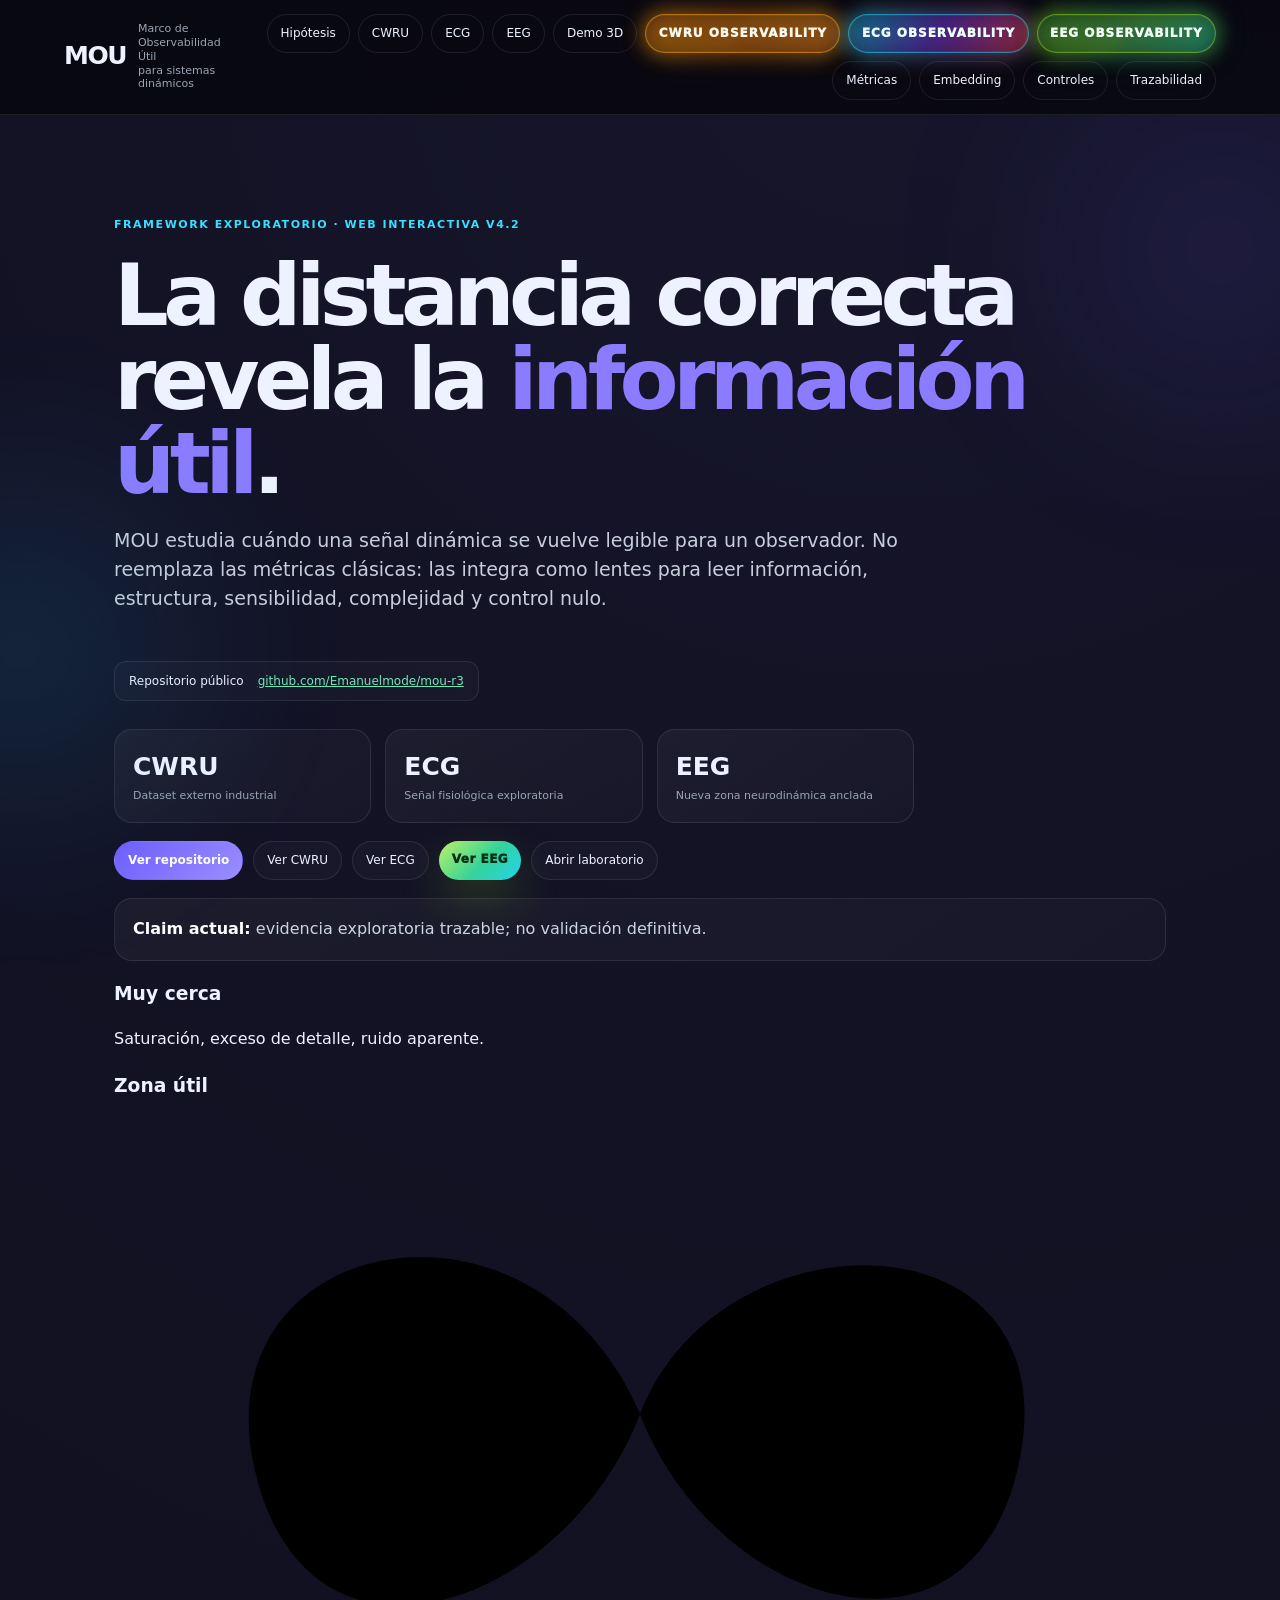
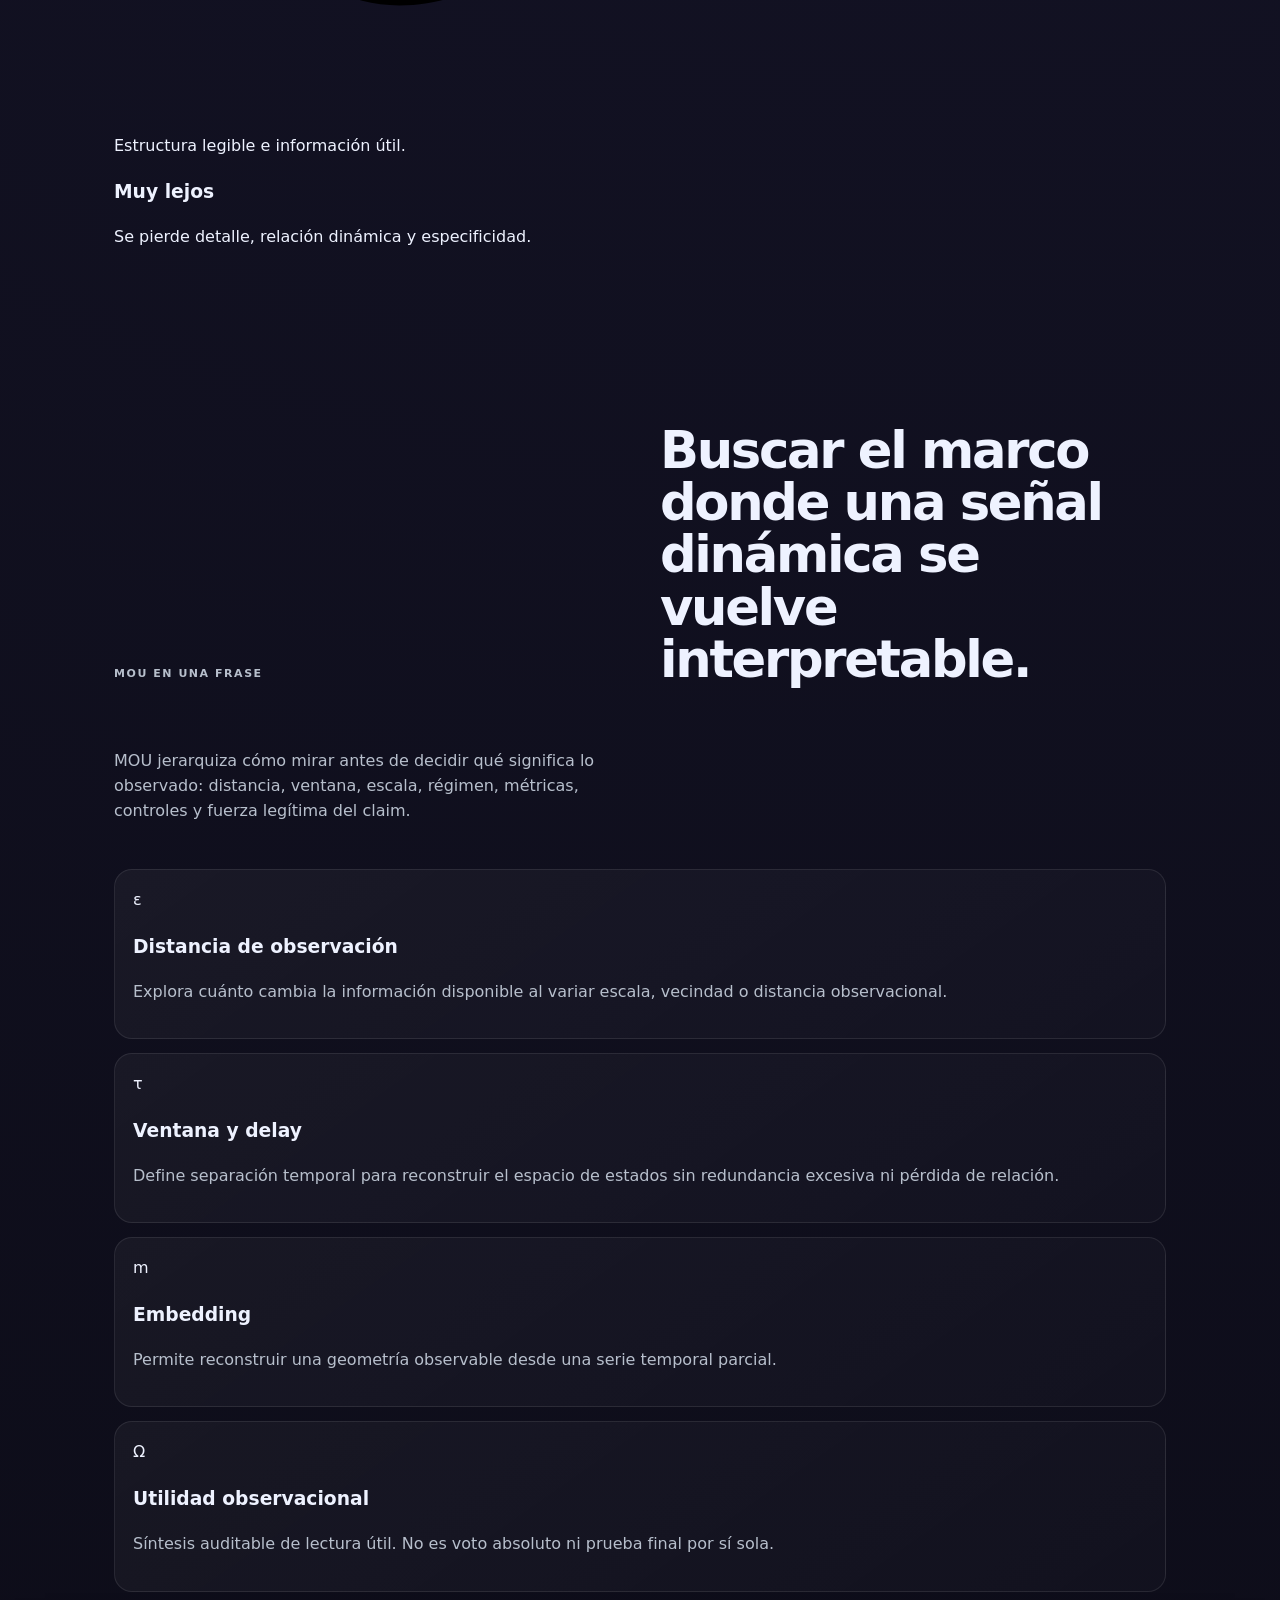
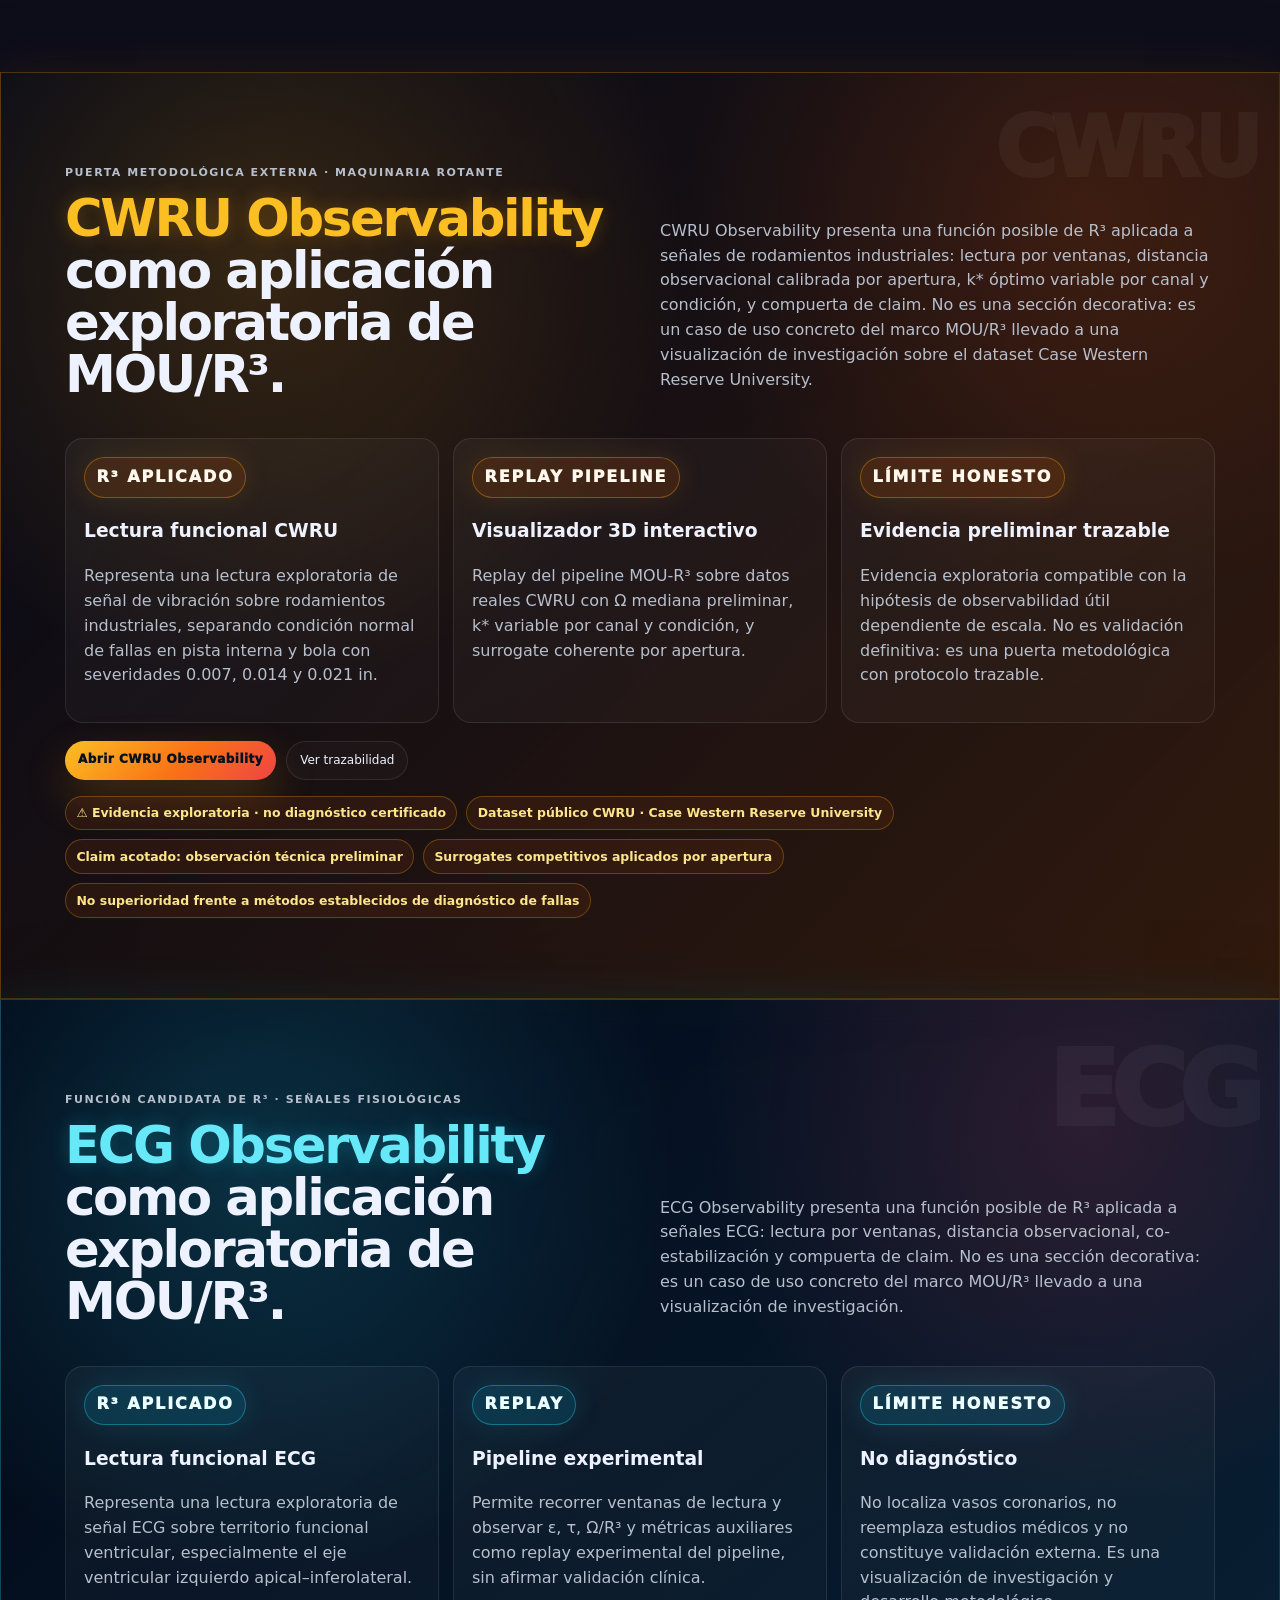
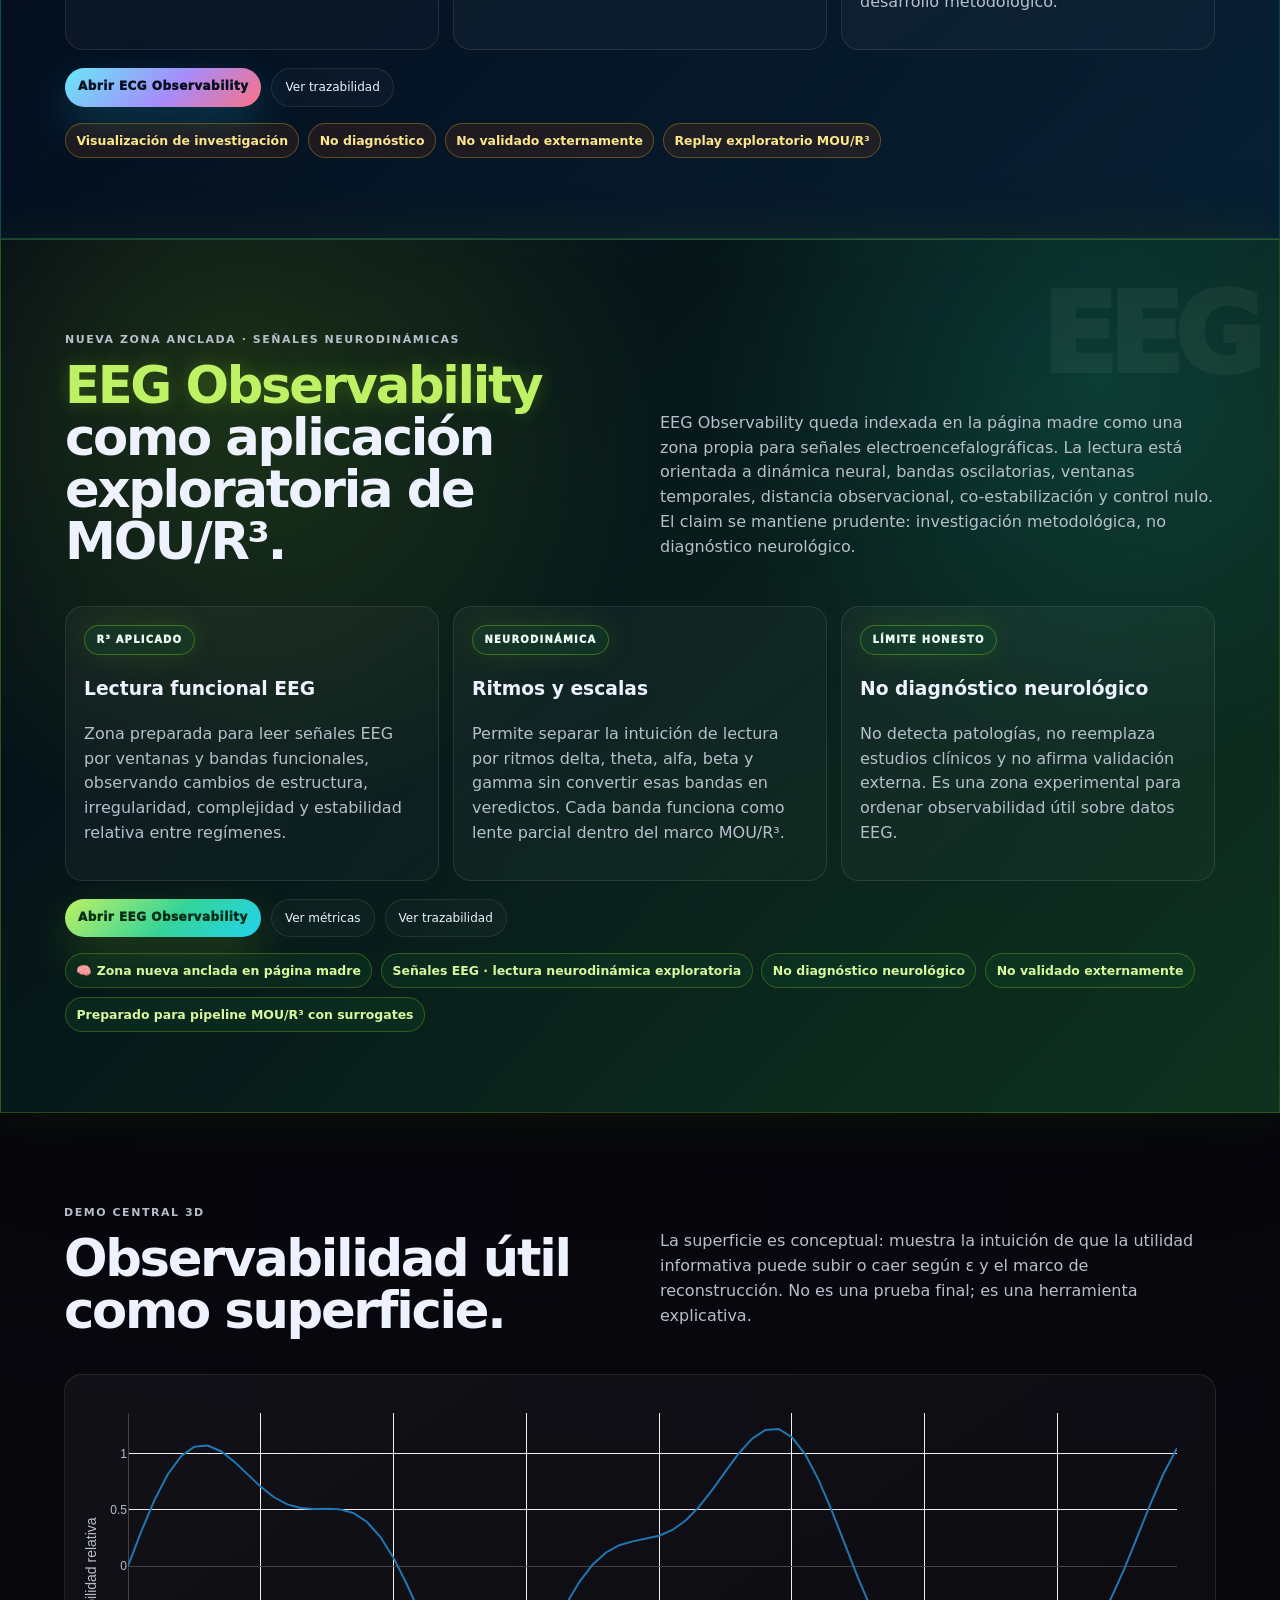
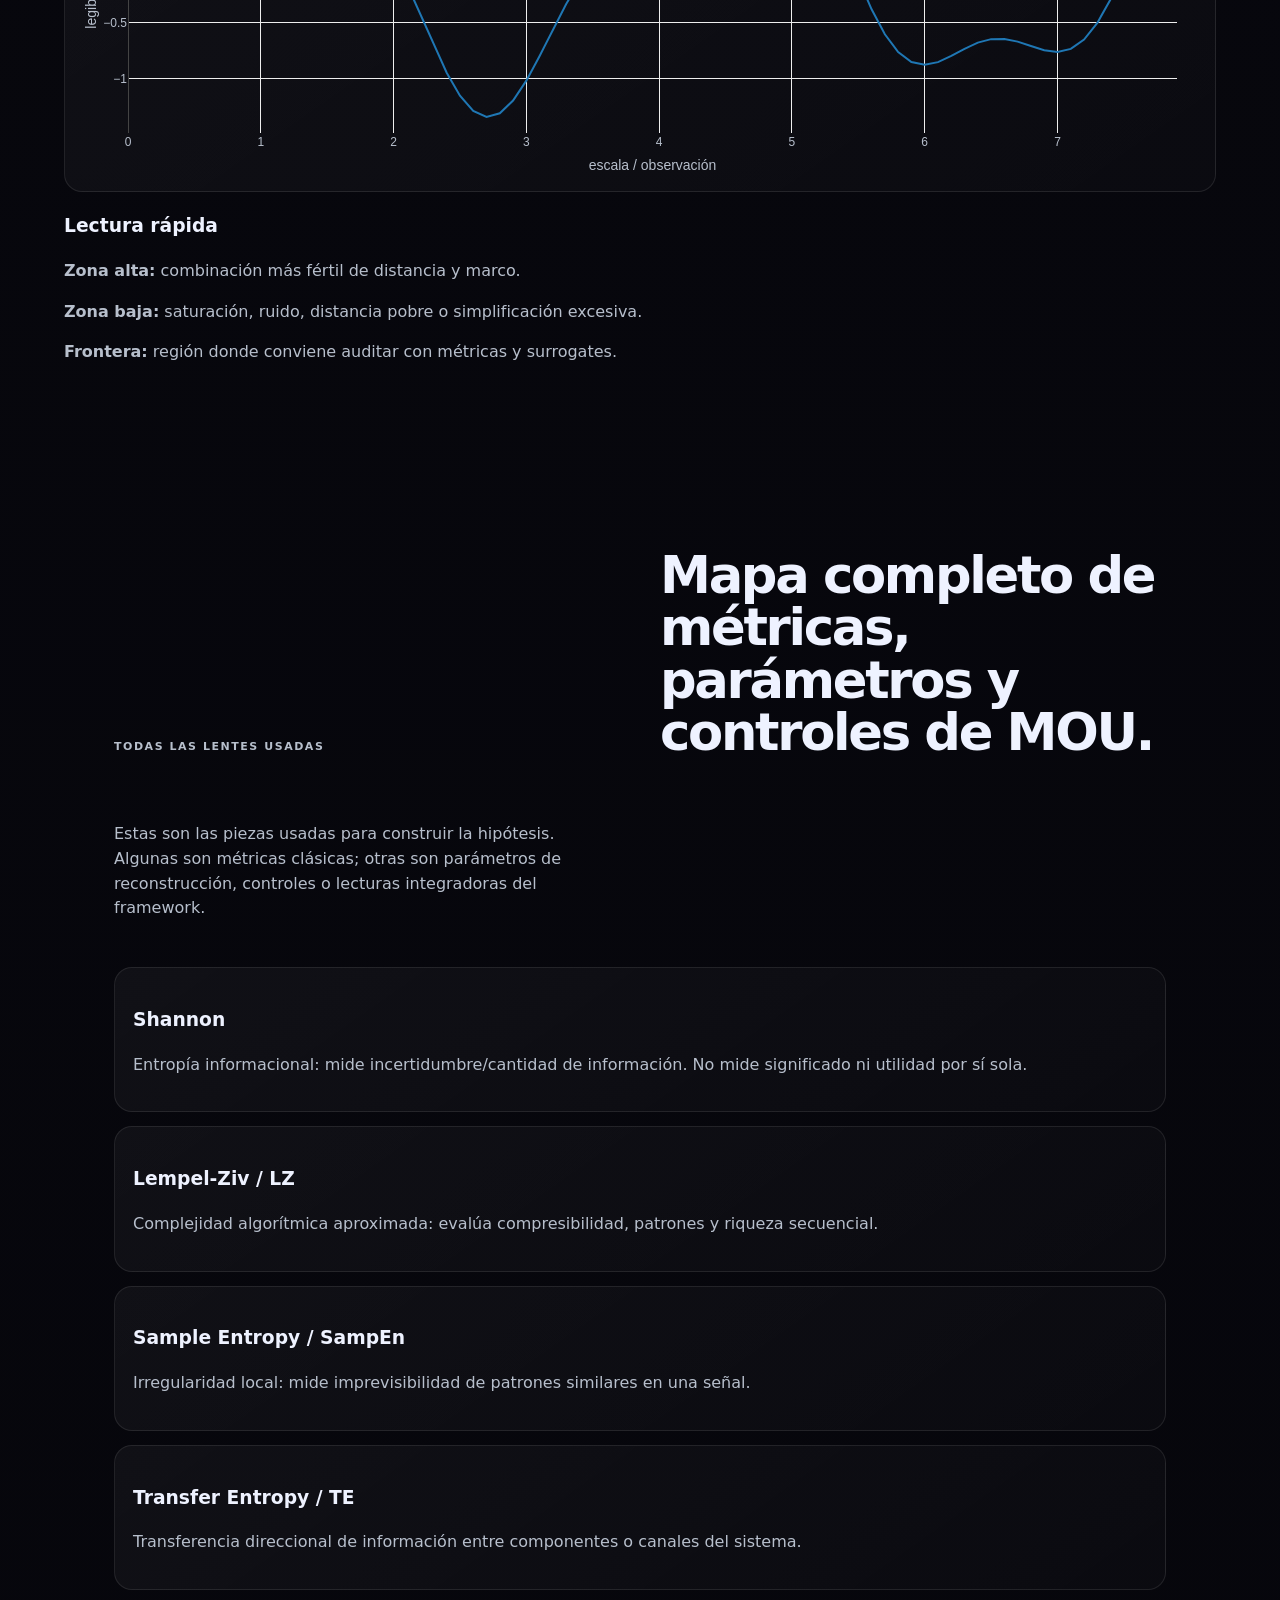
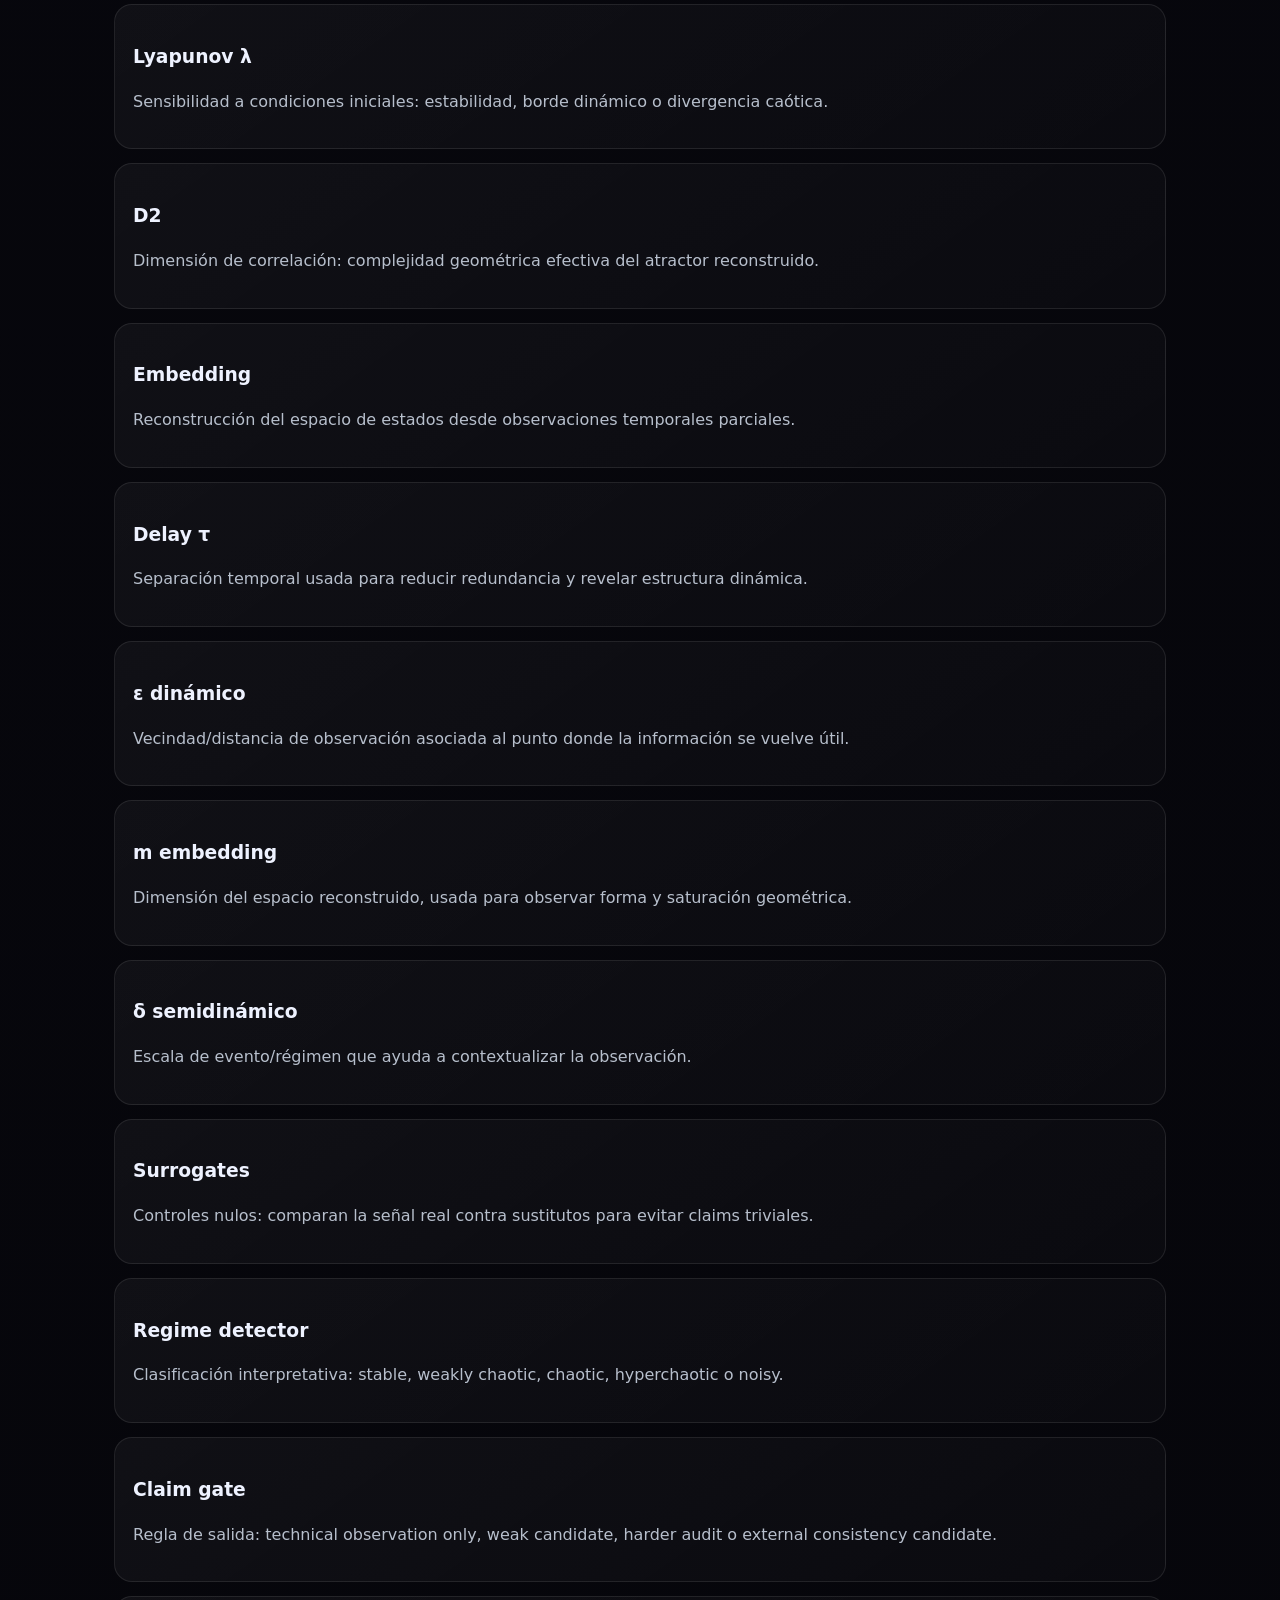
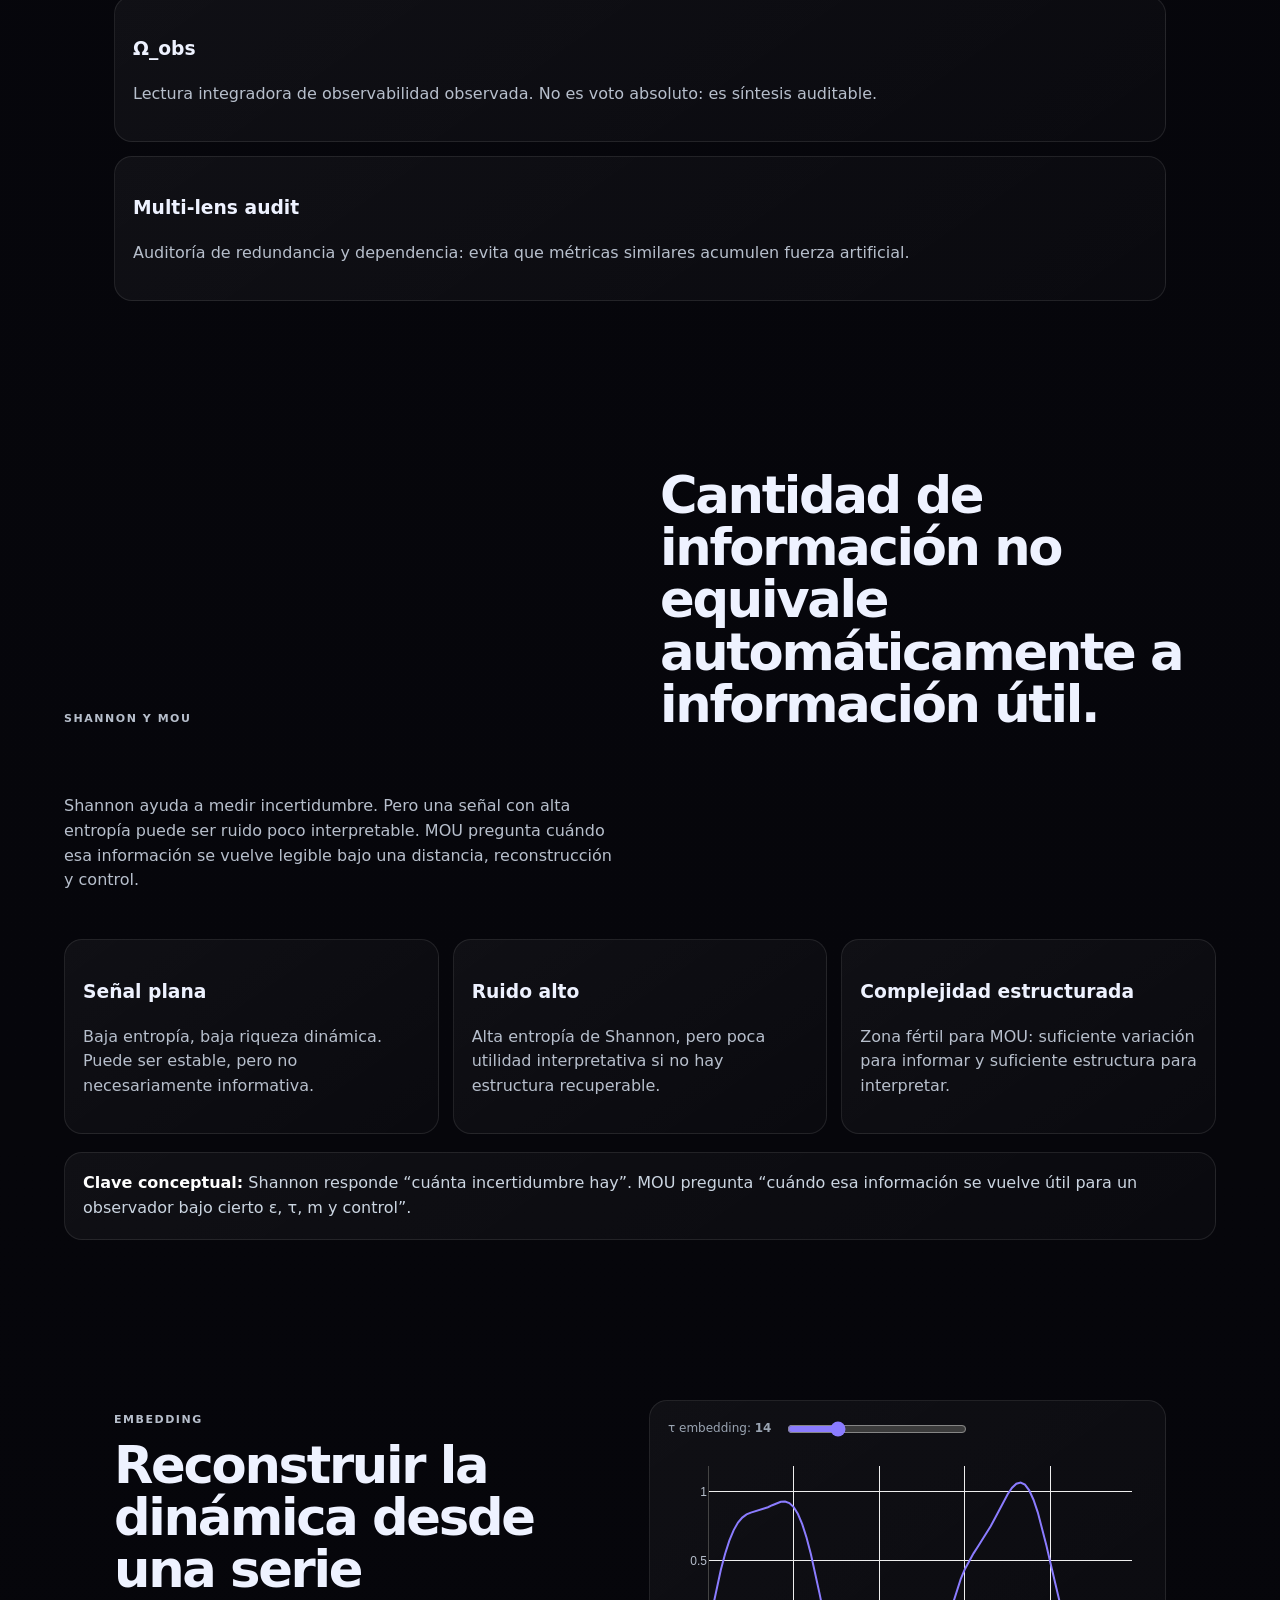
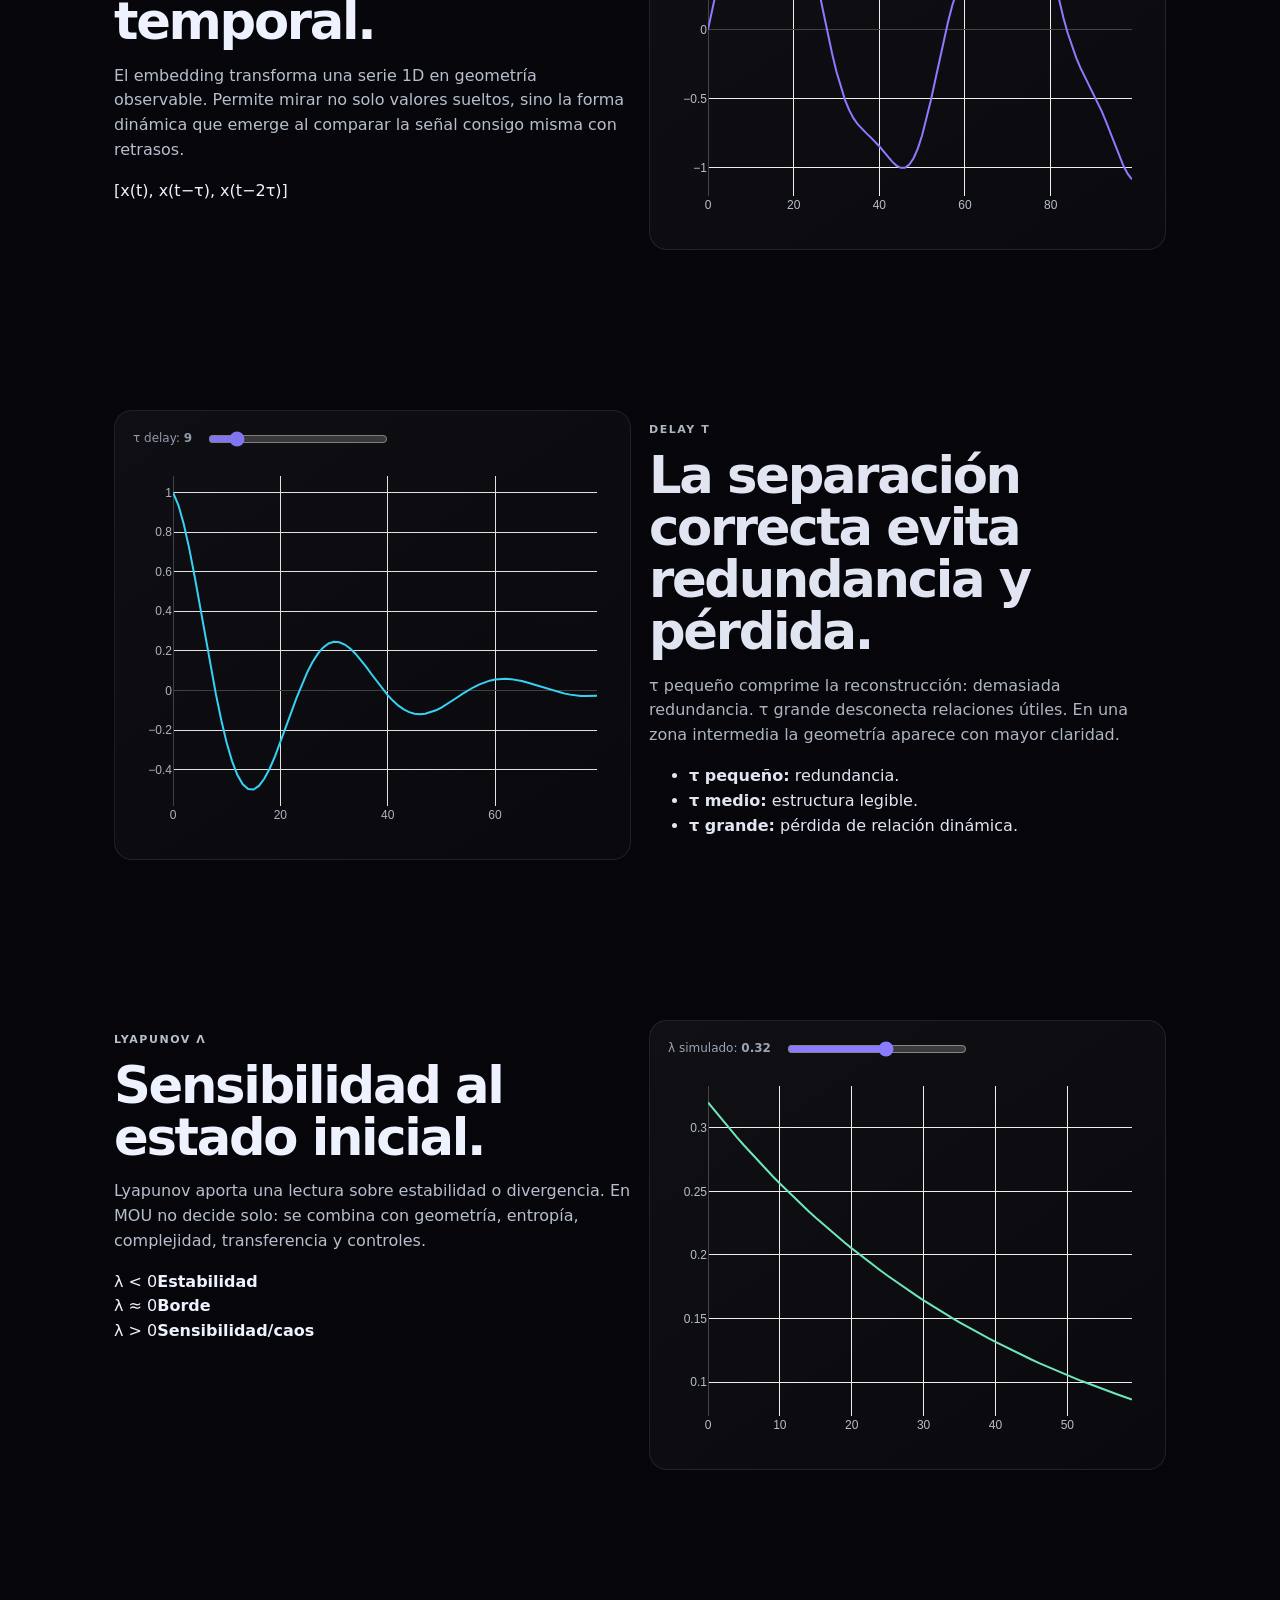
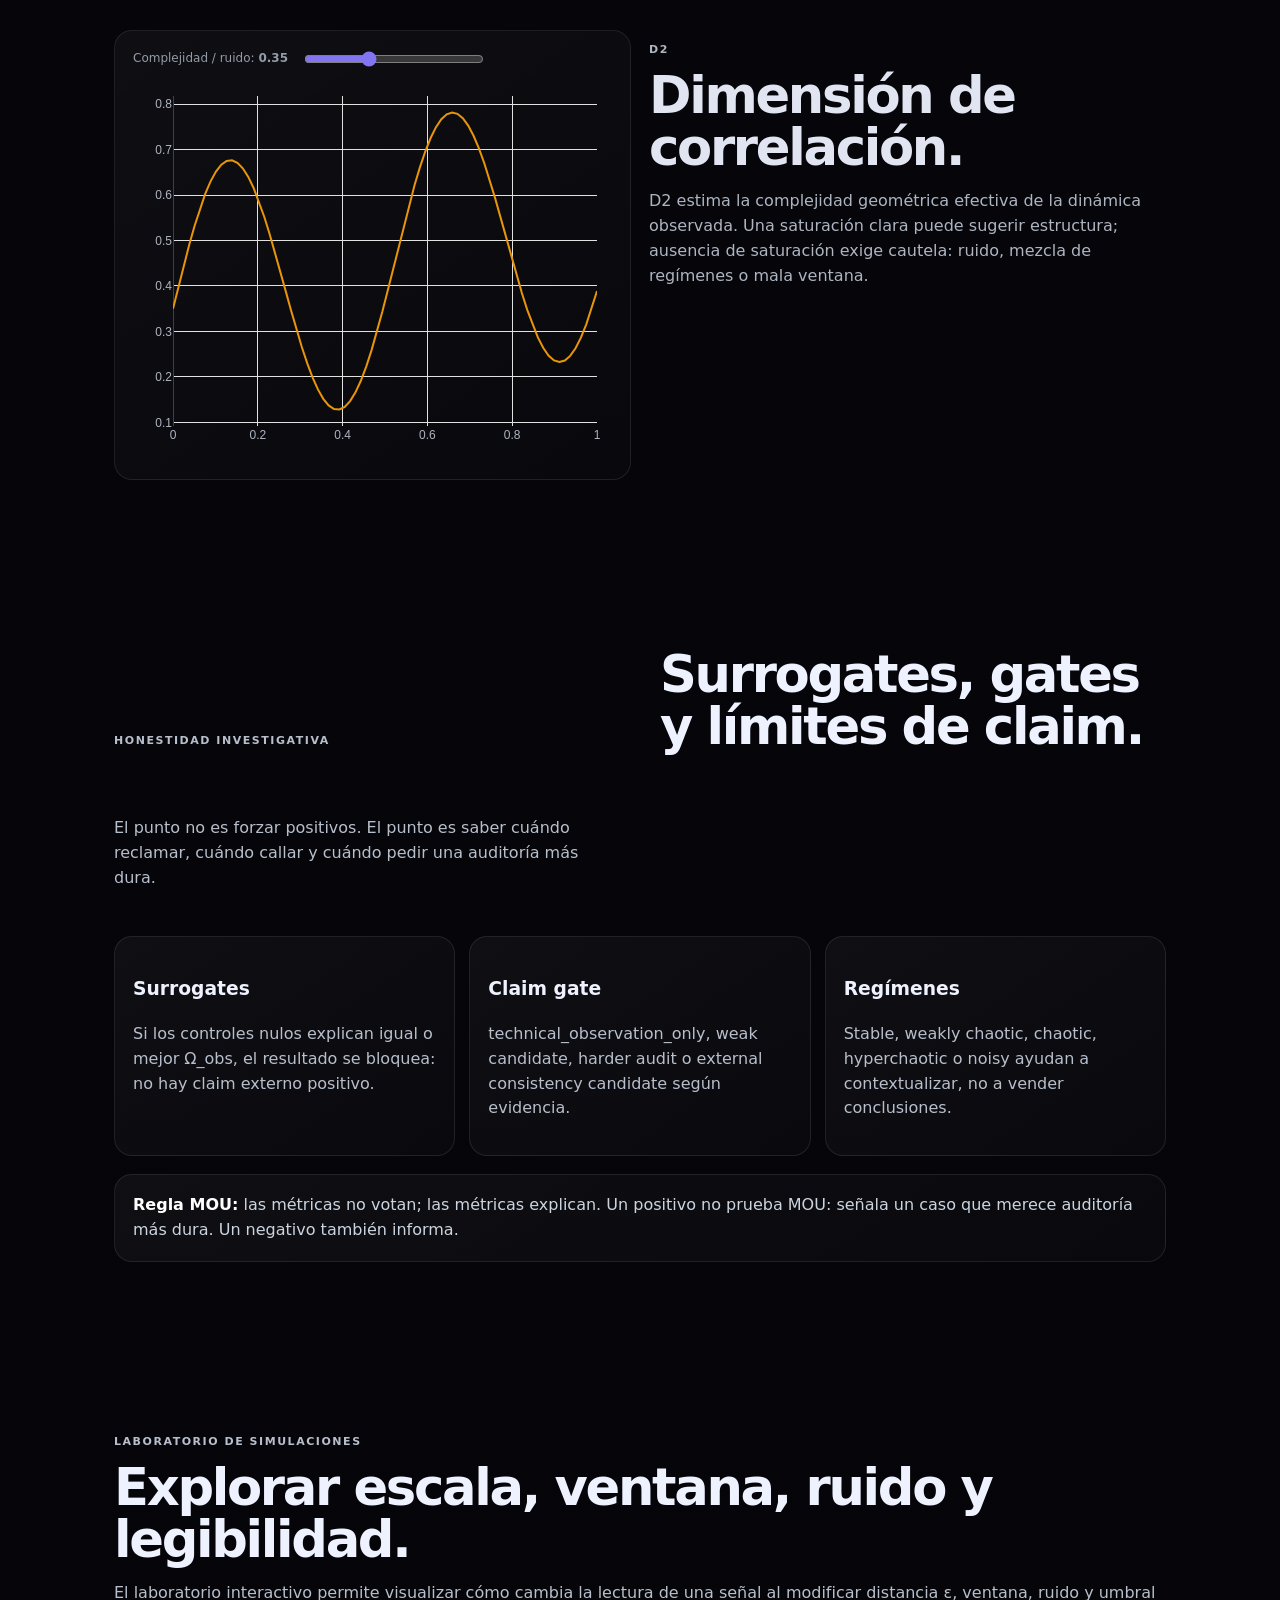
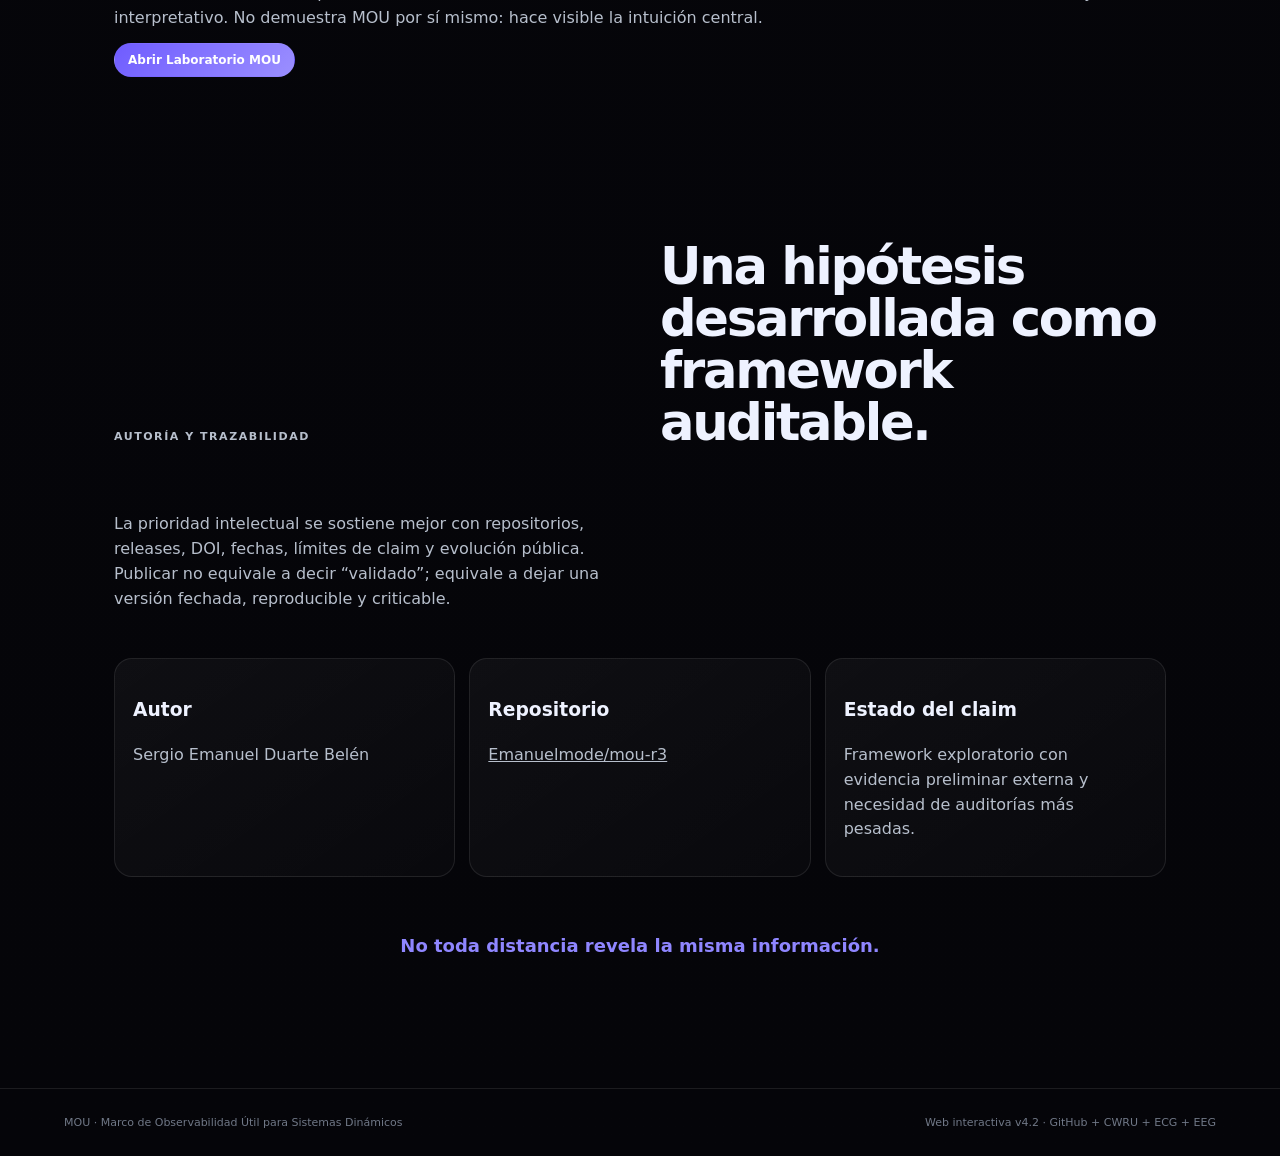
==== commit 634c9931: "web: remove stale DOI dependency and point to repository" ====
--- a/index.html
+++ b/index.html
@@ -113,9 +113,9 @@
         <h1>La distancia correcta revela la <span>información útil</span>.</h1>
         <p class="lead">MOU estudia cuándo una señal dinámica se vuelve legible para un observador. No reemplaza las métricas clásicas: las integra como lentes para leer información, estructura, sensibilidad, complejidad y control nulo.</p>
 
-        <div class="doi-strip" aria-label="DOI del paquete reproducible">
-          <span>DOI / paquete reproducible</span>
-          <a href="https://doi.org/10.5281/zenodo.20482755" target="_blank" rel="noopener">10.5281/zenodo.20482755</a>
+        <div class="doi-strip" aria-label="Repositorio público">
+          <span>Repositorio público</span>
+          <a href="https://github.com/Emanuelmode/mou-r3" target="_blank" rel="noopener">github.com/Emanuelmode/mou-r3</a>
         </div>
 
         <div class="result-row hero-evidence" aria-label="Resumen técnico preliminar">
@@ -125,7 +125,7 @@
         </div>
 
         <div class="actions">
-          <a class="button primary" href="https://doi.org/10.5281/zenodo.20482755" target="_blank" rel="noopener">Ver Zenodo</a>
+          <a class="button primary" href="https://github.com/Emanuelmode/mou-r3" target="_blank" rel="noopener">Ver repositorio</a>
           <a class="button ghost" href="#cwru">Ver CWRU</a>
           <a class="button ghost" href="#ecg-observability">Ver ECG</a>
           <a class="button eeg-primary" href="#eeg-observability">Ver EEG</a>
@@ -337,14 +337,14 @@
       <div class="section-head"><p class="eyebrow">Autoría y trazabilidad</p><h2>Una hipótesis desarrollada como framework auditable.</h2><p>La prioridad intelectual se sostiene mejor con repositorios, releases, DOI, fechas, límites de claim y evolución pública. Publicar no equivale a decir “validado”; equivale a dejar una versión fechada, reproducible y criticable.</p></div>
       <div class="cards three">
         <article class="card"><h3>Autor</h3><p>Sergio Emanuel Duarte Belén</p></article>
-        <article class="card"><h3>DOI</h3><p><a href="https://doi.org/10.5281/zenodo.20482755" target="_blank" rel="noopener">10.5281/zenodo.20482755</a></p></article>
+        <article class="card"><h3>Repositorio</h3><p><a href="https://github.com/Emanuelmode/mou-r3" target="_blank" rel="noopener">Emanuelmode/mou-r3</a></p></article>
         <article class="card"><h3>Estado del claim</h3><p>Framework exploratorio con evidencia preliminar externa y necesidad de auditorías más pesadas.</p></article>
       </div>
       <p class="closing">No toda distancia revela la misma información.</p>
     </section>
   </main>
 
-  <footer class="footer"><span>MOU · Marco de Observabilidad Útil para Sistemas Dinámicos</span><span>Web interactiva v4.2 · DOI + CWRU + ECG + EEG</span></footer>
+  <footer class="footer"><span>MOU · Marco de Observabilidad Útil para Sistemas Dinámicos</span><span>Web interactiva v4.2 · GitHub + CWRU + ECG + EEG</span></footer>
   <script src="https://cdn.plot.ly/plotly-2.35.2.min.js"></script>
   <script>
 const $=id=>document.getElementById(id);
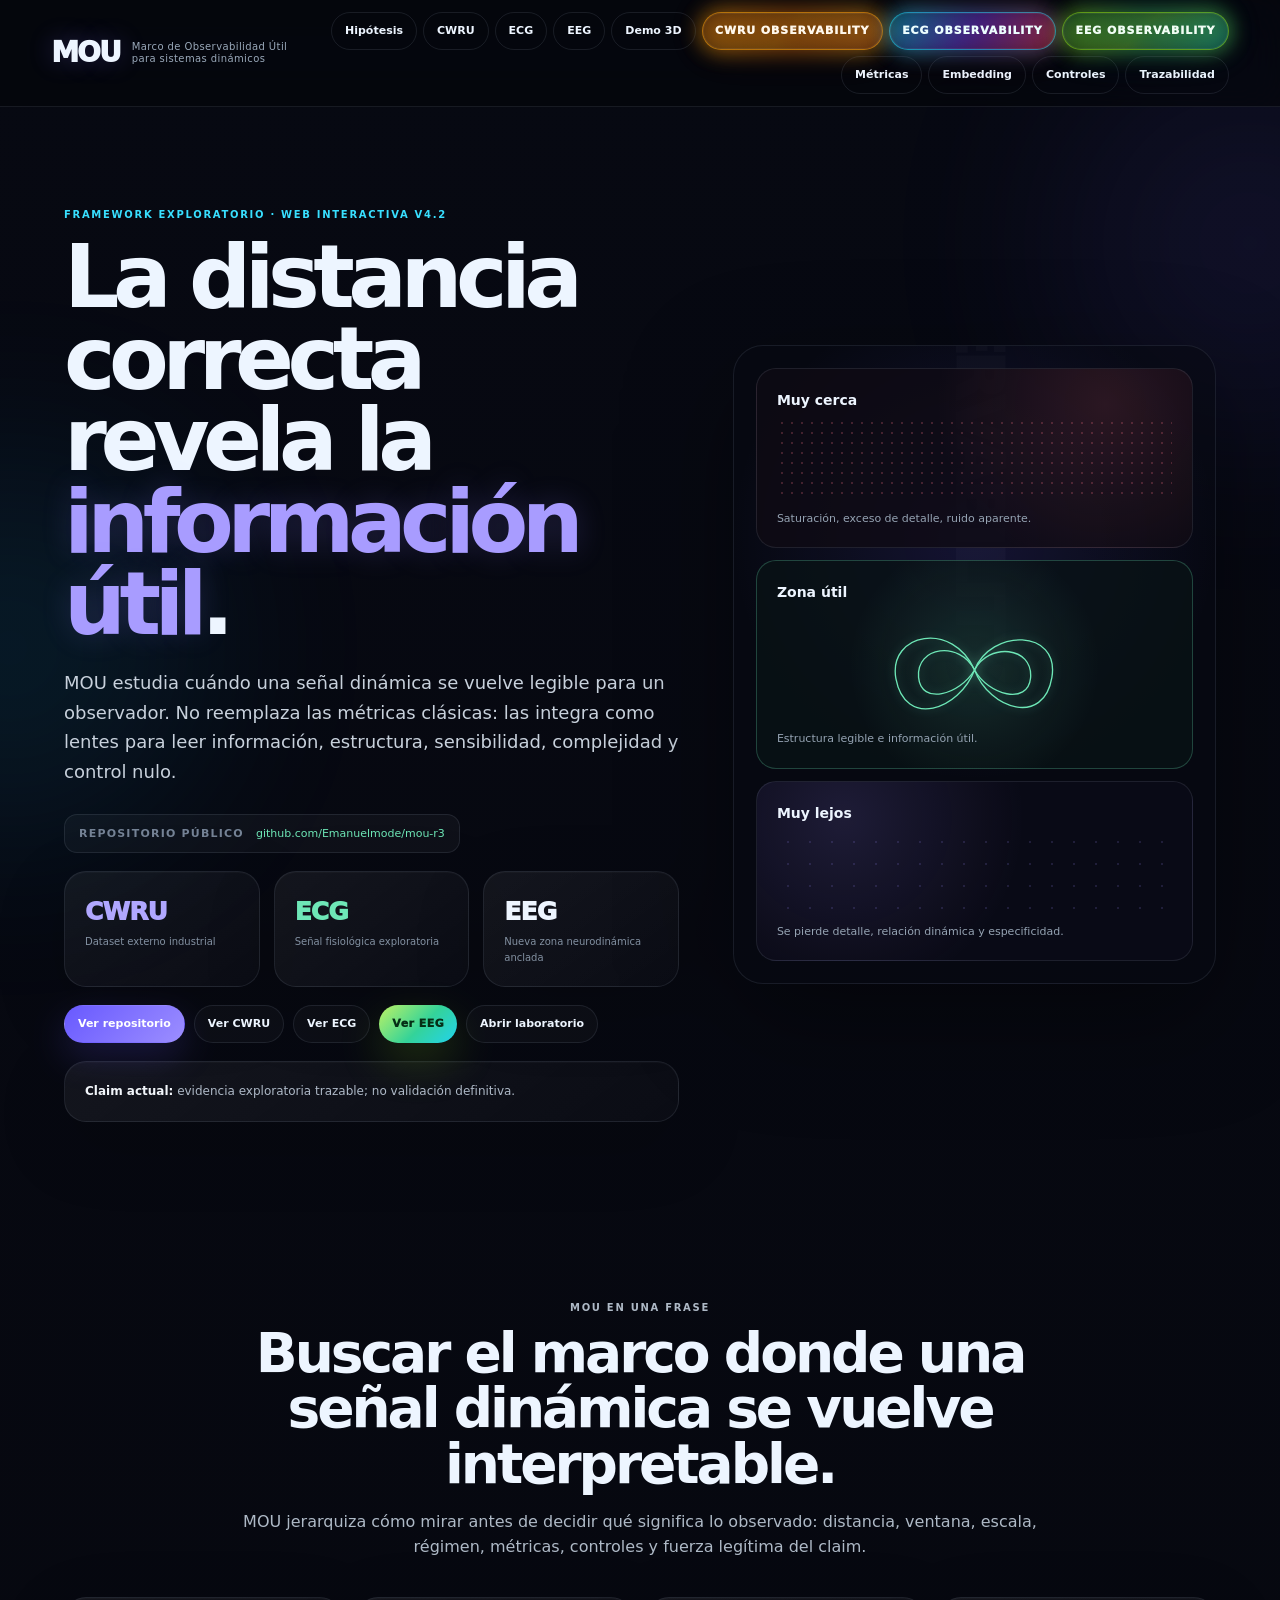
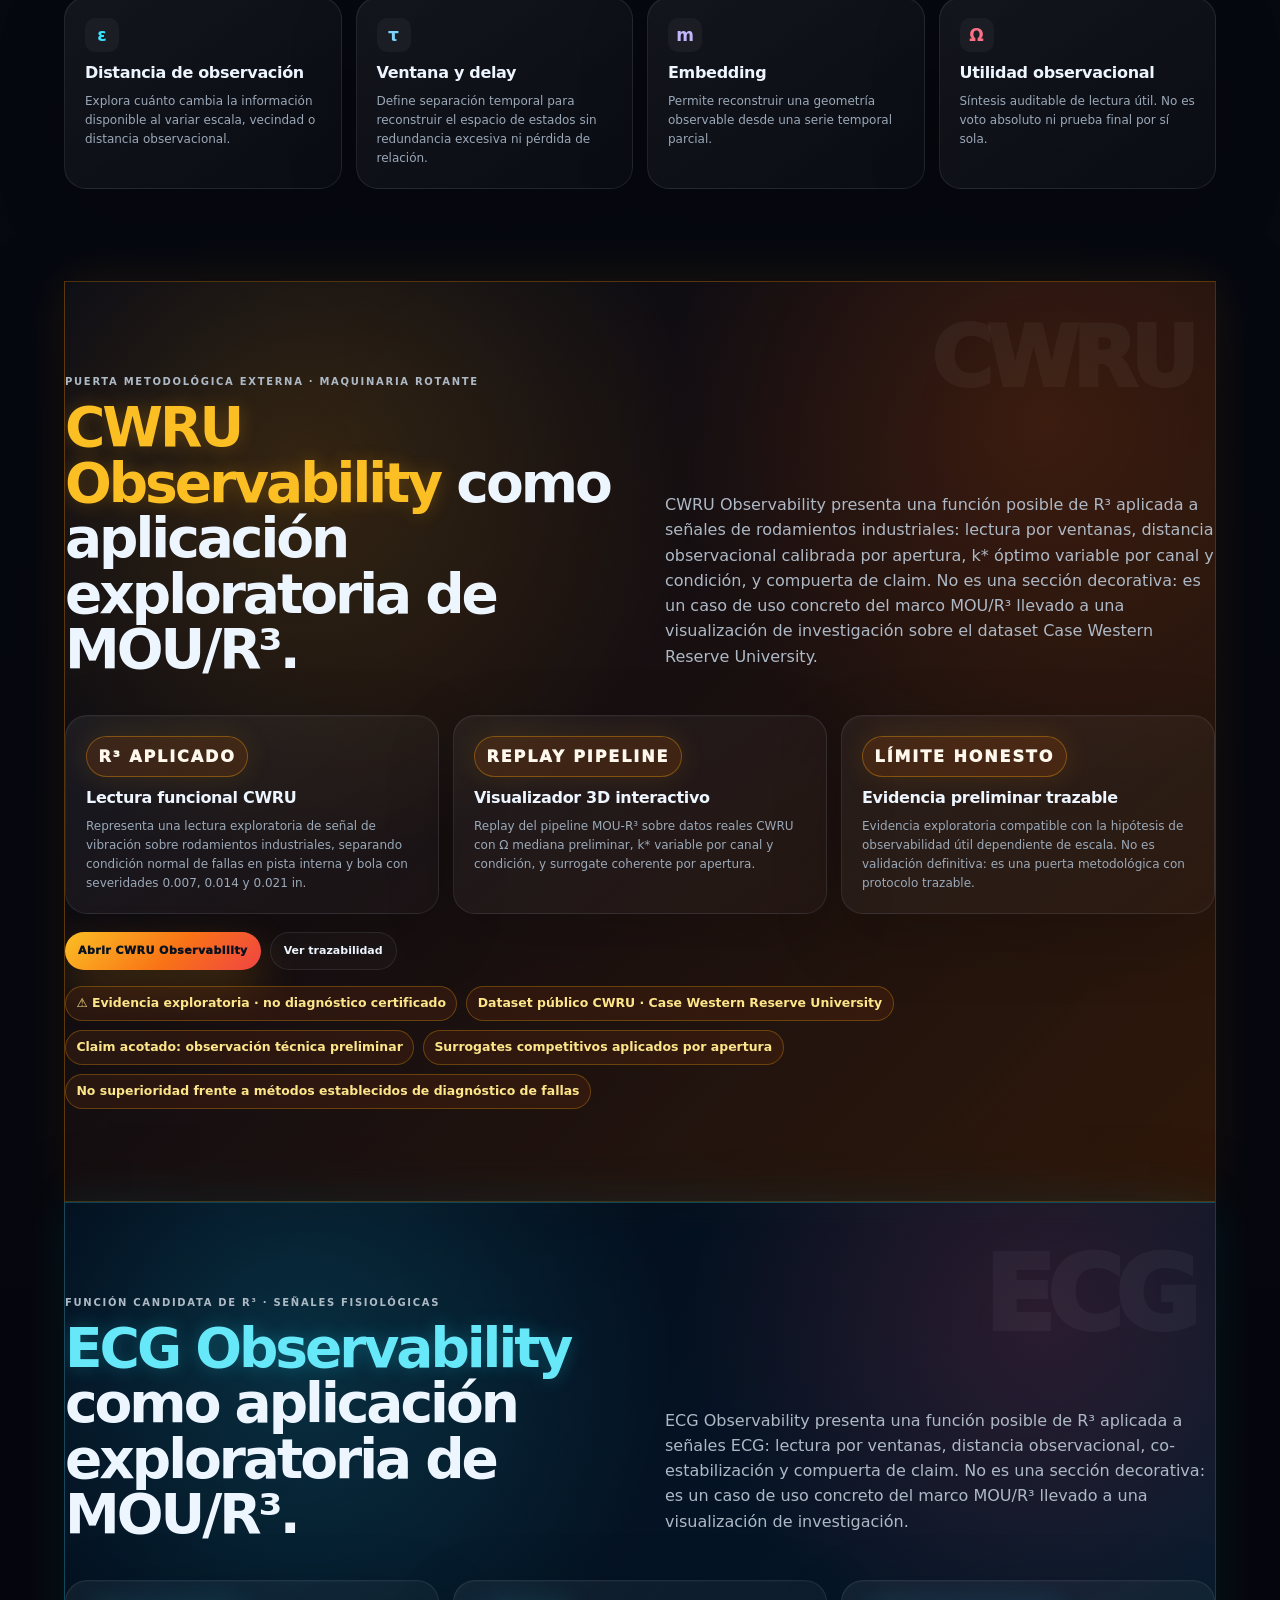
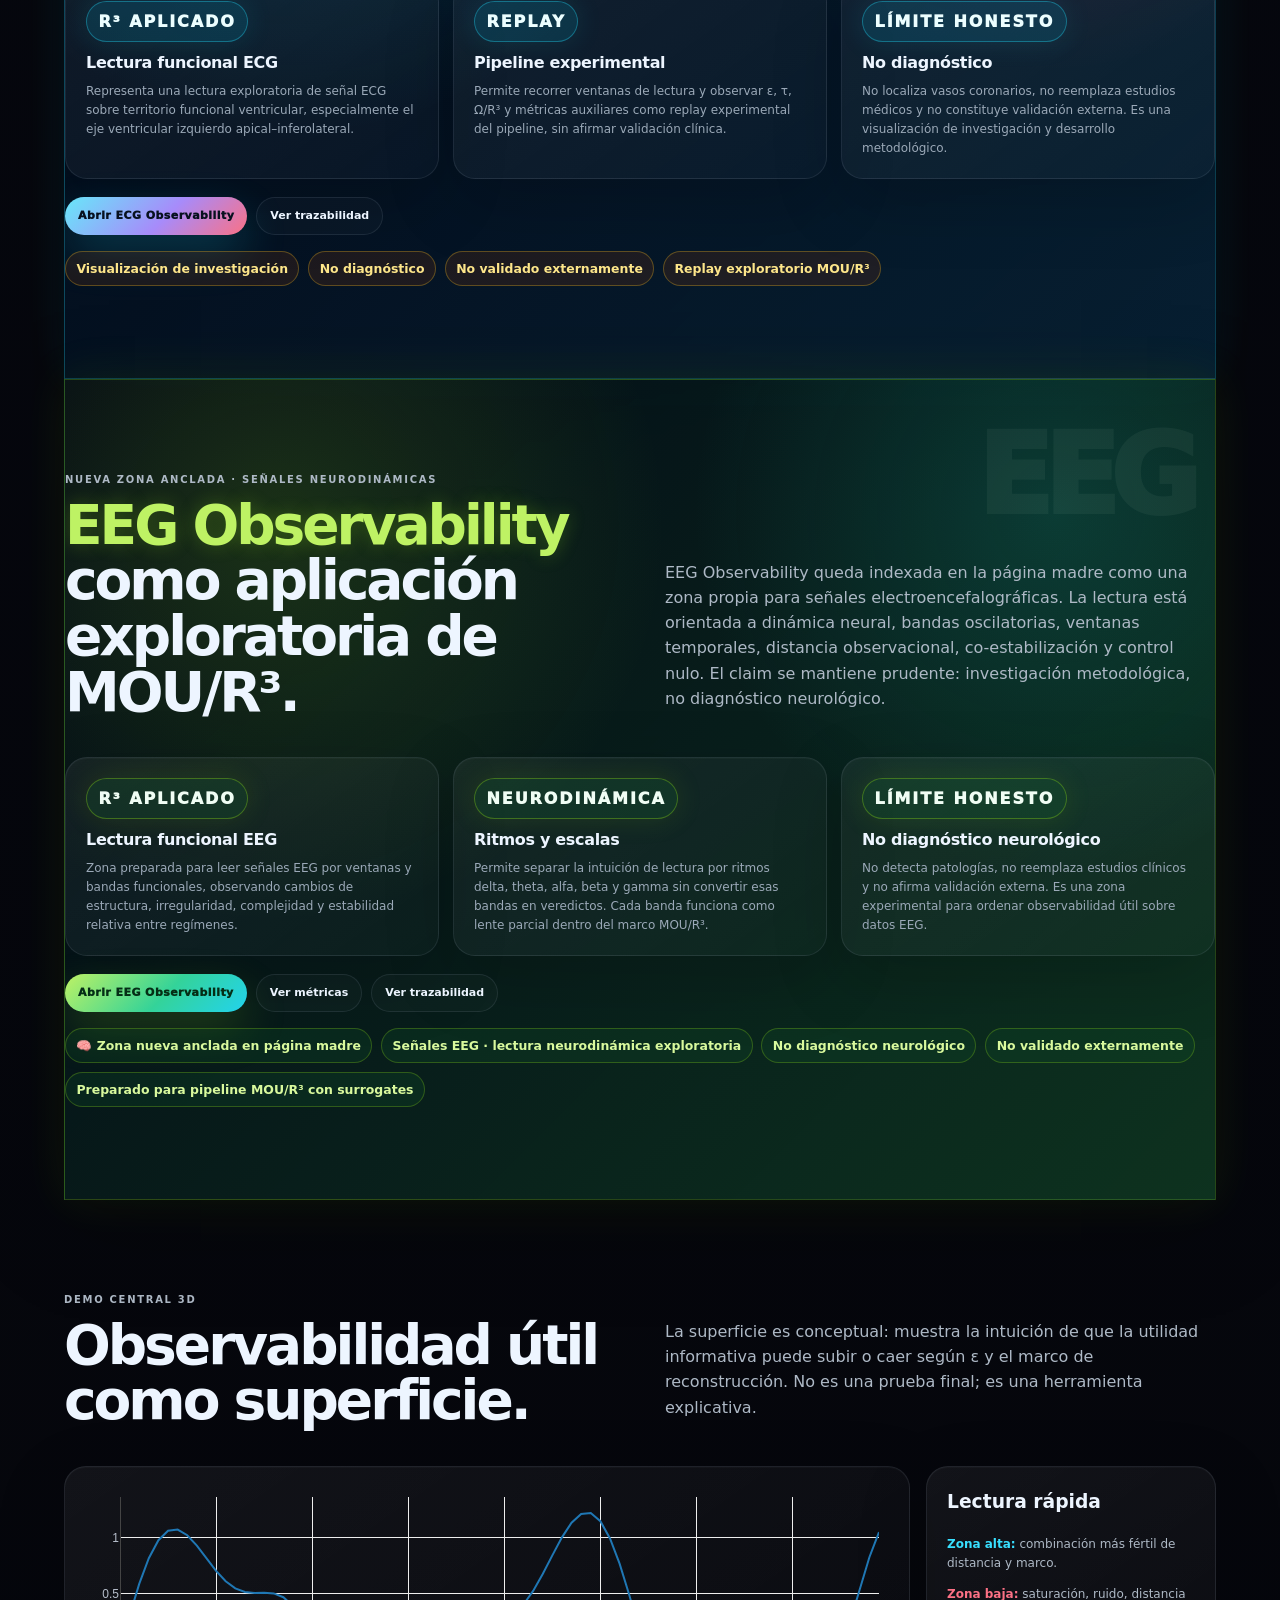
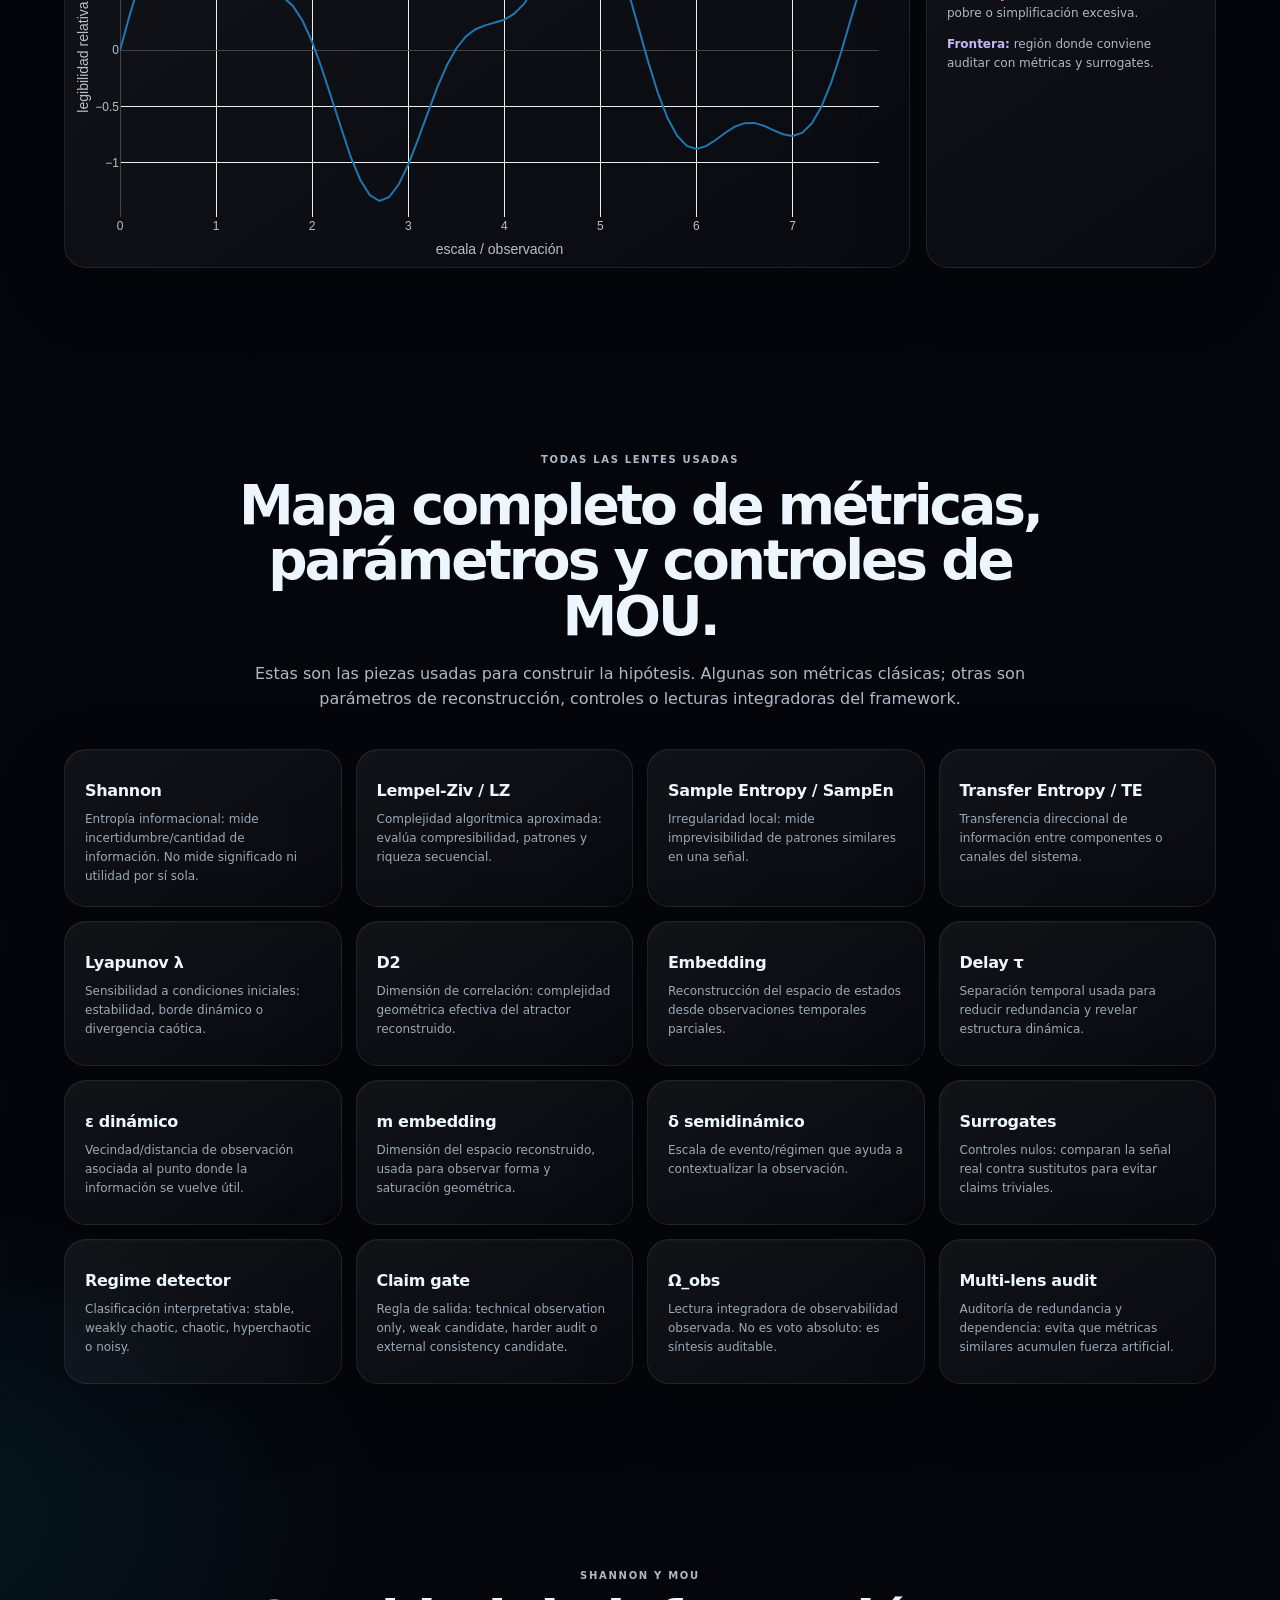
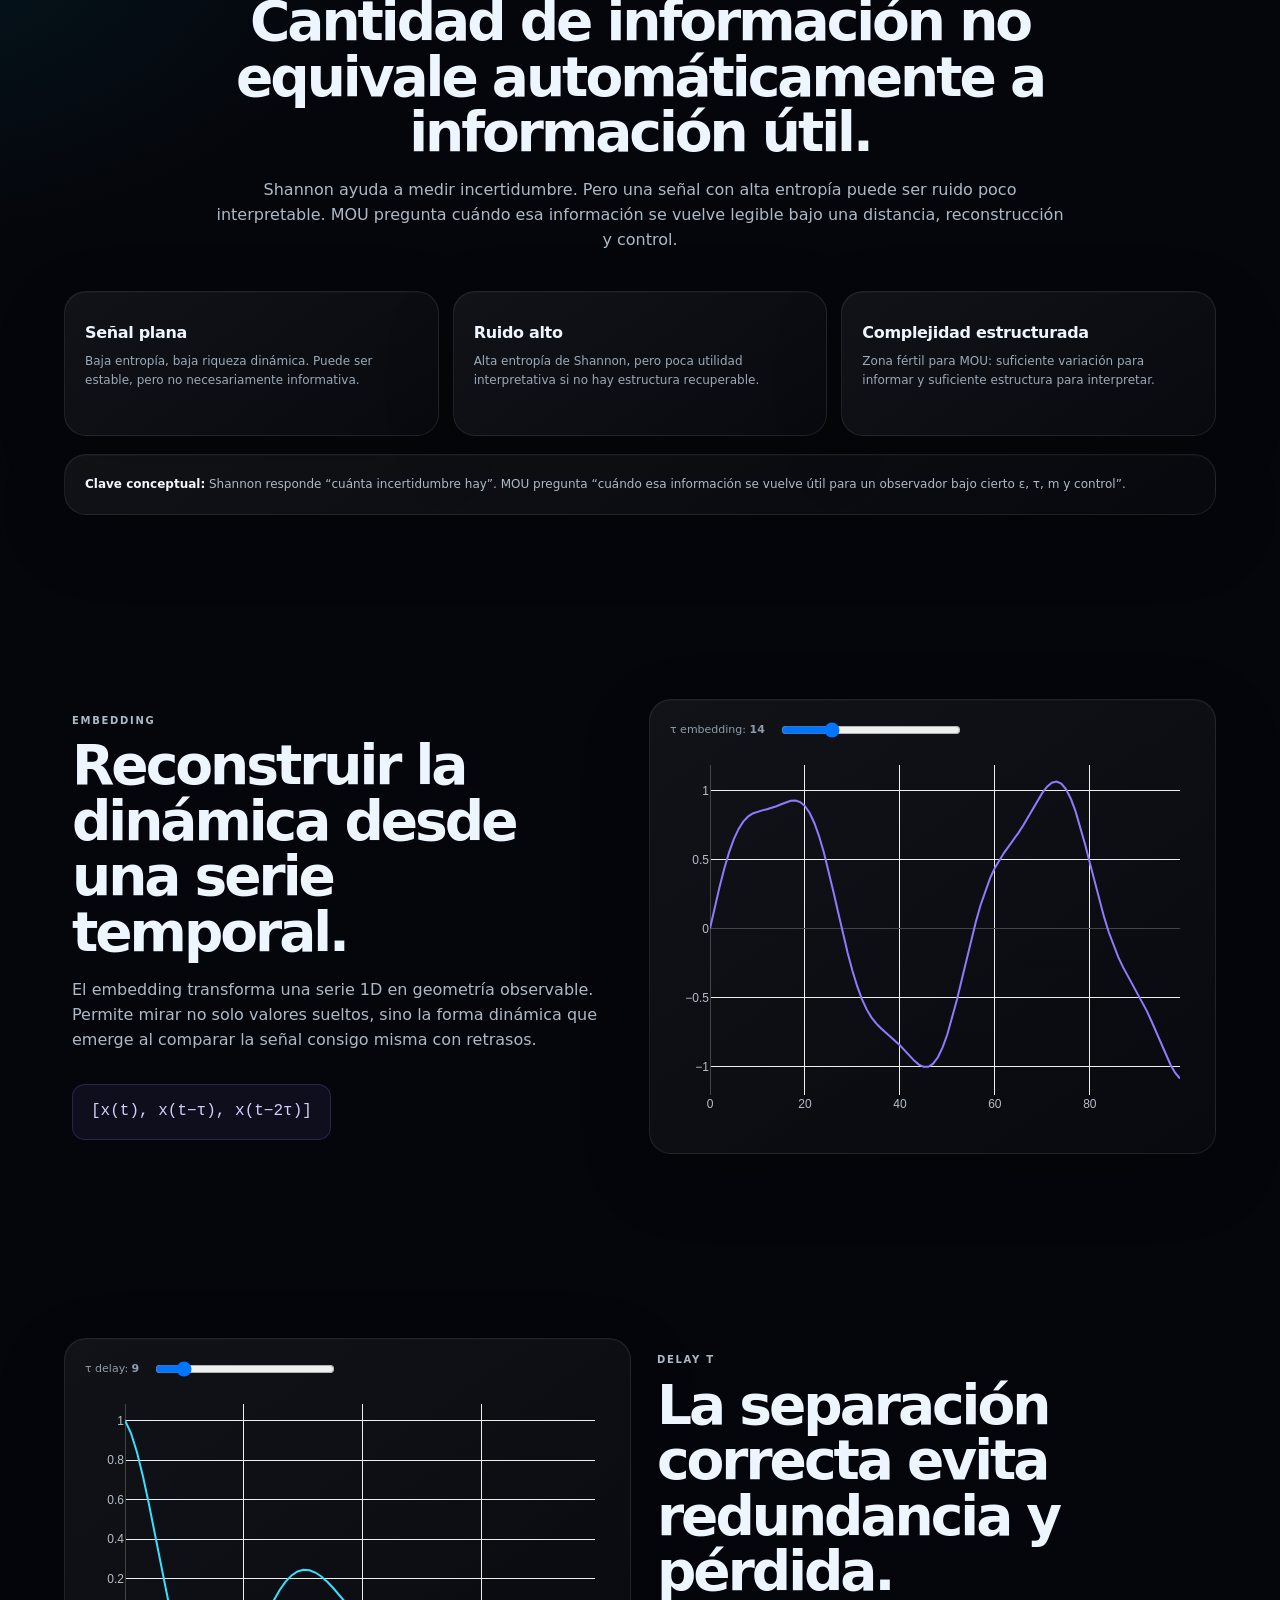
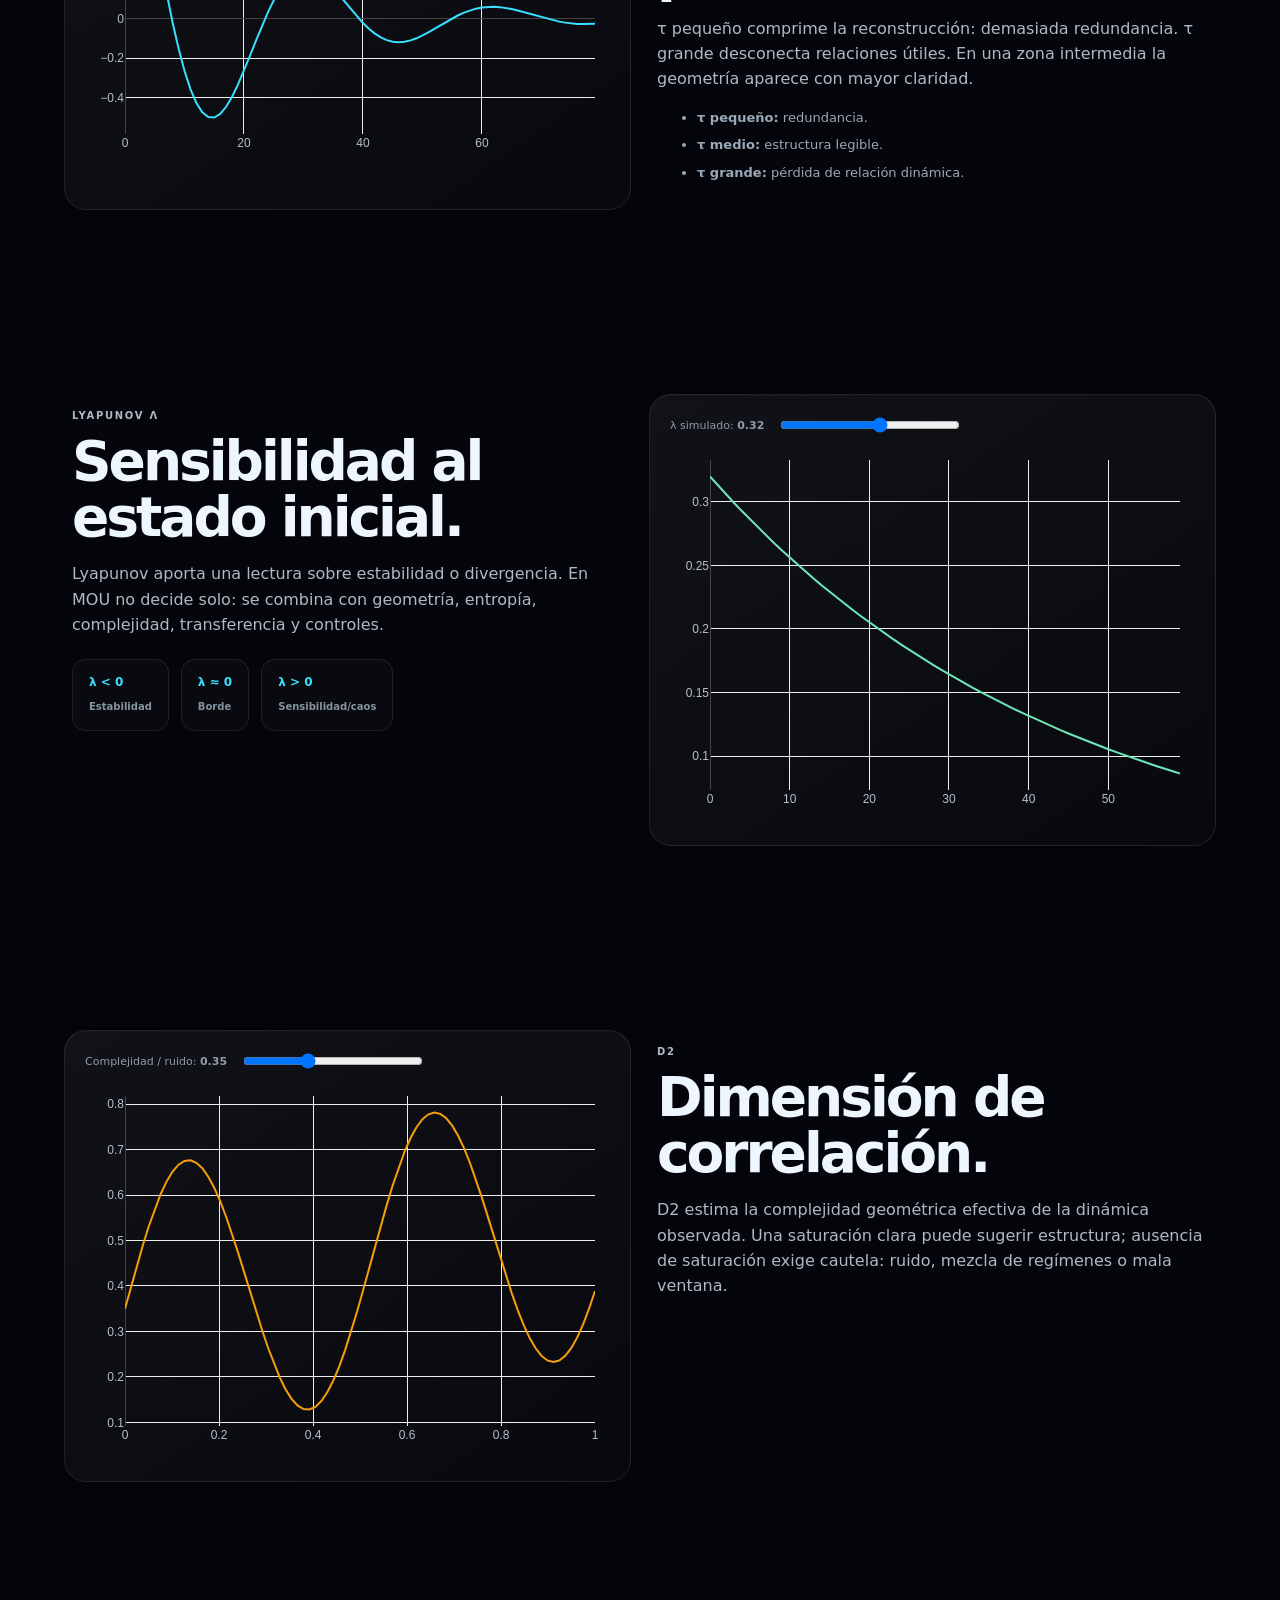
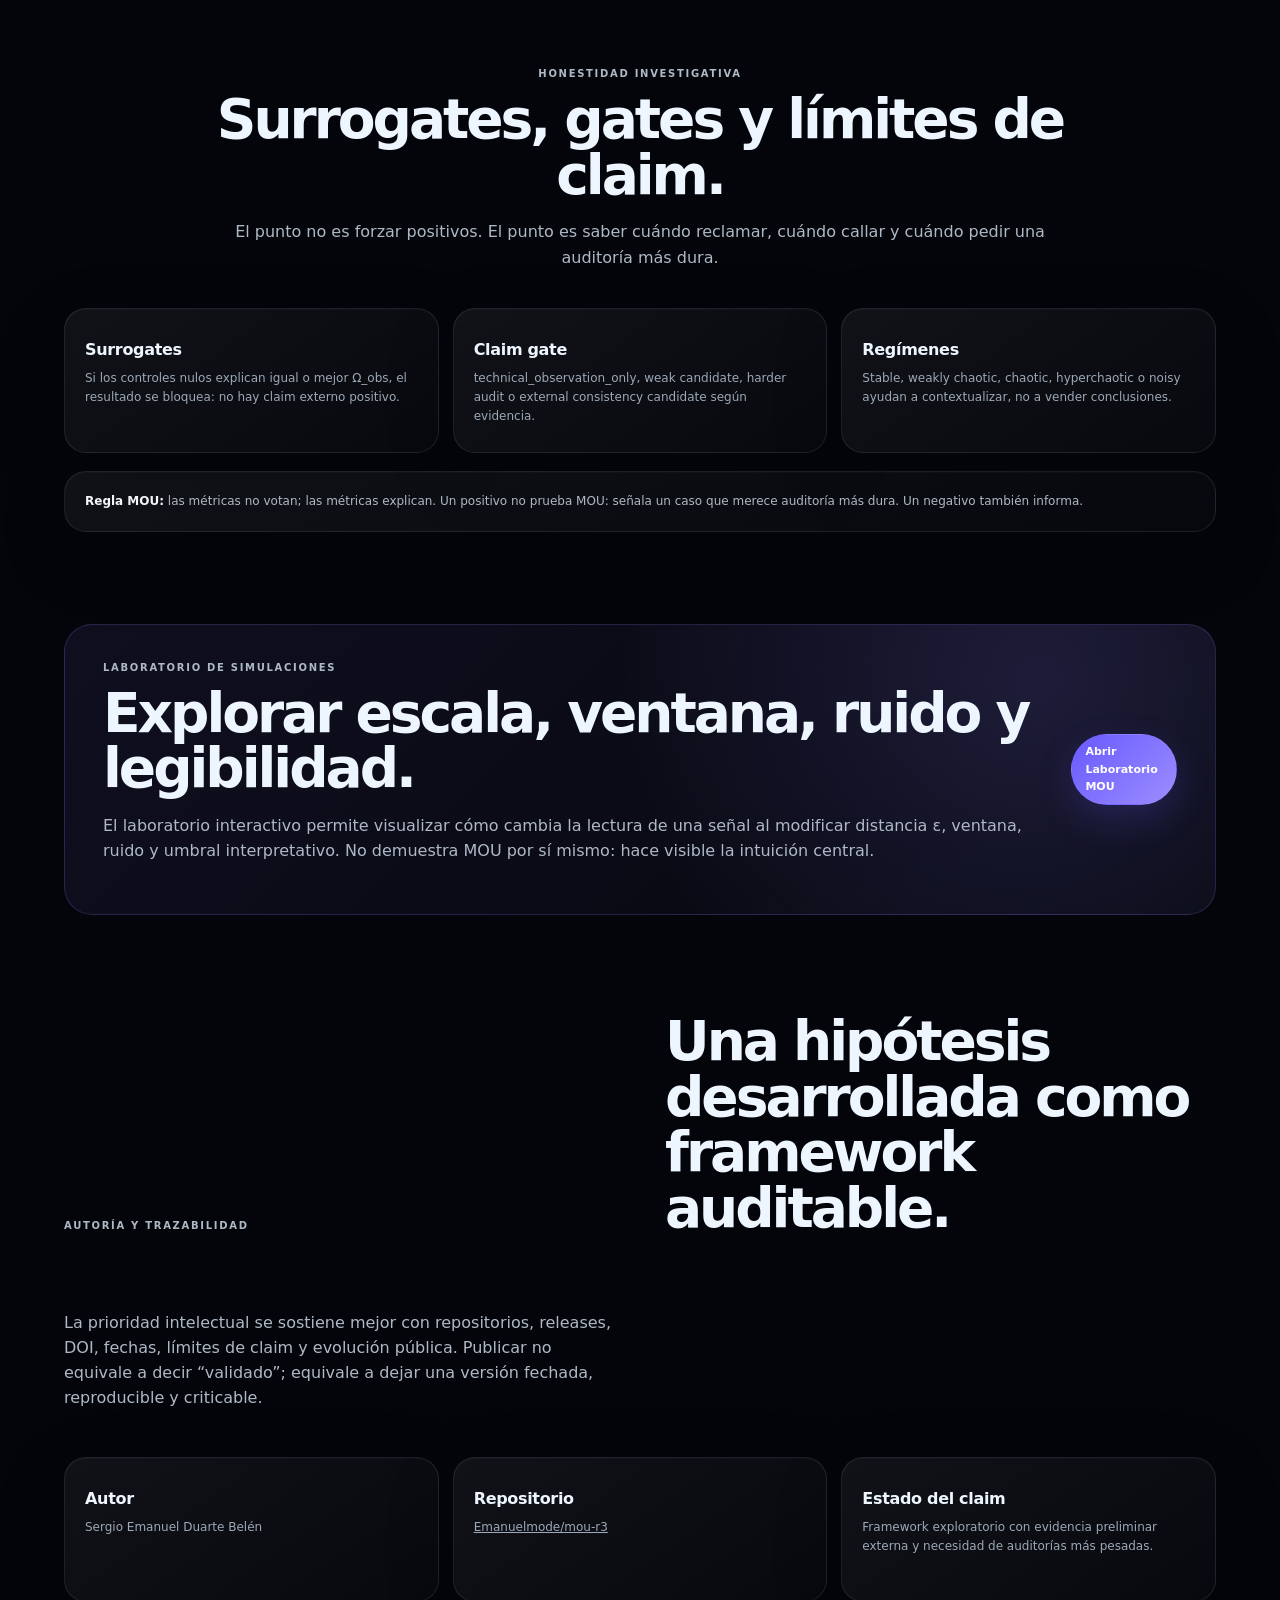
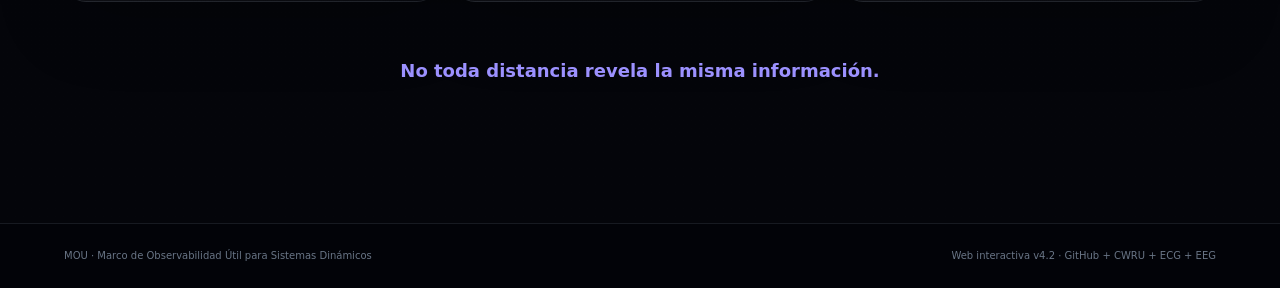
==== commit 4c84b477: "web: connect restored visual stylesheet" ====
--- a/index.html
+++ b/index.html
@@ -11,10 +11,7 @@
   <meta name="theme-color" content="#07070d" />
   <title>MOU — Marco de Observabilidad Útil</title>
   <link rel="preconnect" href="https://cdn.plot.ly" />
-  <style>
-:root{--bg:#07070d;--panel:#10111a;--panel2:#0b0c13;--ink:#eef2ff;--muted:#9aa4b2;--accent:#8b7cff;--cyan:#38dfff;--green:#6ee7b7;--amber:#f59e0b;--red:#fb7185;--line:rgba(255,255,255,.09)}
-*{box-sizing:border-box}html{scroll-behavior:smooth}body{margin:0;background:radial-gradient(circle at 70% 0%,#16152a 0,#07070d 38%,#050509 100%);color:var(--ink);font-family:Inter,system-ui,-apple-system,"Segoe UI",sans-serif;line-height:1.55}a{color:inherit}.topbar{position:sticky;top:0;z-index:50;display:flex;align-items:center;justify-content:space-between;padding:14px 5vw;background:rgba(7,7,13,.86);backdrop-filter:blur(16px);border-bottom:1px solid var(--line)}.brand{display:flex;gap:12px;align-items:center;text-decoration:none}.brand strong{font-size:25px;letter-spacing:-.06em}.brand span{font-size:11px;color:var(--muted);line-height:1.25}.nav{display:flex;gap:8px;flex-wrap:wrap;justify-content:flex-end}.nav a,.button{padding:9px 13px;border:1px solid var(--line);border-radius:999px;text-decoration:none;font-size:12px}.nav a:hover,.button:hover{border-color:rgba(139,124,255,.55);background:rgba(139,124,255,.1)}.menu-button{display:none}.grid,.section{max-width:1180px;margin:auto}.hero{padding:90px 5vw 70px;min-height:600px;display:grid;align-items:center}.eyebrow{color:var(--cyan);font-size:11px;text-transform:uppercase;letter-spacing:.14em;font-weight:800}.hero h1{font-size:clamp(46px,7vw,86px);line-height:.98;letter-spacing:-.065em;max-width:950px;margin:20px 0}.hero h1 span{color:var(--accent)}.lead{font-size:19px;color:#c8ceda;max-width:850px}.doi-strip{display:inline-flex;gap:14px;align-items:center;margin:28px 0;padding:10px 14px;border:1px solid var(--line);border-radius:12px;background:rgba(255,255,255,.025);font-size:12px}.doi-strip a{color:var(--green)}.result-row,.cards{display:grid;gap:14px}.result-row{grid-template-columns:repeat(3,1fr);max-width:800px}.result-block,.card,.chart-card,.claim,.info-box{border:1px solid var(--line);background:linear-gradient(145deg,rgba(255,255,255,.045),rgba(255,255,255,.018));border-radius:18px;padding:18px}.result-val{display:block;font-size:25px;font-weight:900}.result-lbl{display:block;color:var(--muted);font-size:11px}.actions{display:flex;gap:10px;flex-wrap:wrap;margin-top:18px}.button.primary{background:linear-gradient(135deg,#6f5cff,#9b8fff);border-color:transparent;color:#fff;font-weight:800}.button.ghost{background:rgba(255,255,255,.025)}.section{padding:80px 5vw}.section-head{display:grid;grid-template-columns:1fr 1fr;gap:40px;align-items:end;margin-bottom:30px}.section h2{font-size:clamp(30px,4vw,54px);line-height:1.02;letter-spacing:-.045em;margin:8px 0}.section p{color:#b7bfcc}.cards.three{grid-template-columns:repeat(3,1fr)}.focus{max-width:1280px}.focus .card{min-height:150px}.claim{margin-top:18px;color:#cbd5e1}.claim strong{color:#fff}.chart{height:380px}.chart-card{overflow:hidden}.toolbar{display:flex;gap:14px;align-items:center;margin-bottom:12px;color:var(--muted);font-size:12px}.toolbar input{accent-color:var(--accent);width:180px}.section.grid{display:grid;grid-template-columns:1fr 1fr;gap:18px}.section.grid>.section-head{grid-column:1/-1}.muted{opacity:.95}.trace{padding-bottom:110px}.closing{text-align:center;font-size:18px;color:#8f86ff!important;font-weight:800;margin-top:55px}.footer{padding:25px 5vw;border-top:1px solid var(--line);display:flex;justify-content:space-between;gap:20px;color:#707887;font-size:11px}.cwru-observability-feature{border-top:1px solid rgba(245,158,11,.22)}.ecg-observability-feature{border-top:1px solid rgba(56,223,255,.22)}.eeg-observability-feature{border-top:1px solid rgba(192,132,252,.22)}.eeg-primary{border-color:rgba(192,132,252,.4)!important;color:#ddd0ff}.eeg-badge{display:inline-block;padding:5px 8px;border-radius:999px;background:rgba(192,132,252,.12);color:#d8c7ff;font-size:10px;text-transform:uppercase;letter-spacing:.08em}.glow{position:fixed;width:320px;height:320px;border-radius:50%;filter:blur(100px);opacity:.12;pointer-events:none}.glow-a{background:#6d5cff;top:10%;right:-100px}.glow-b{background:#16c1ff;bottom:10%;left:-140px}@media(max-width:850px){.nav{display:none}.menu-button{display:block;background:none;border:1px solid var(--line);color:#fff;border-radius:10px;padding:8px}.result-row,.cards.three,.section.grid,.section-head{grid-template-columns:1fr}.hero{padding-top:55px}.hero h1{font-size:52px}.section{padding:55px 5vw}.chart{height:300px}.footer{flex-direction:column}}
-</style>
+  <link rel="stylesheet" href="styles.css" />
   <style>
     .nav .nav-cwru-observability,
     .nav .nav-ecg-observability,
--- a/styles.css
+++ b/styles.css
@@ -0,0 +1,60 @@
+
+:root{
+  --bg:#05060b;--bg2:#080b14;--panel:rgba(13,17,29,.78);--panel-solid:#0d111d;
+  --ink:#edf5ff;--muted:#9aa9ba;--soft:#c4cfdb;--line:rgba(148,163,184,.14);
+  --cyan:#38dfff;--violet:#9b8cff;--green:#6ee7b7;--amber:#f59e0b;--red:#fb7185;
+  --max:1220px;--radius:22px;
+}
+*{box-sizing:border-box}
+html{scroll-behavior:smooth}
+body{
+ margin:0;min-height:100vh;color:var(--ink);background:
+ radial-gradient(900px 520px at 75% -10%,rgba(102,88,255,.18),transparent 65%),
+ radial-gradient(800px 500px at -10% 55%,rgba(0,200,255,.09),transparent 65%),
+ linear-gradient(180deg,#070912 0%,#05060b 48%,#04050a 100%);
+ font-family:Inter,ui-sans-serif,system-ui,-apple-system,"Segoe UI",sans-serif;
+ line-height:1.58;overflow-x:hidden;
+}
+body:before{content:"";position:fixed;inset:0;pointer-events:none;opacity:.22;background-image:linear-gradient(rgba(255,255,255,.018) 1px,transparent 1px),linear-gradient(90deg,rgba(255,255,255,.014) 1px,transparent 1px);background-size:56px 56px;mask-image:linear-gradient(to bottom,black,transparent 78%);z-index:-1}
+a{color:inherit}
+.topbar{position:sticky;top:0;z-index:100;display:flex;align-items:center;gap:24px;min-height:72px;padding:12px clamp(18px,4vw,56px);background:rgba(5,6,11,.72);backdrop-filter:blur(20px) saturate(140%);border-bottom:1px solid rgba(148,163,184,.13)}
+.brand{display:flex;align-items:center;gap:12px;text-decoration:none;white-space:nowrap}
+.brand strong{font-size:28px;line-height:1;font-weight:950;letter-spacing:-.07em;text-shadow:0 0 24px rgba(139,124,255,.25)}
+.brand span{font-size:10px;line-height:1.25;color:var(--muted);letter-spacing:.04em}
+.nav{margin-left:auto;display:flex;align-items:center;gap:6px;flex-wrap:wrap;justify-content:flex-end}
+.nav a,.button{display:inline-flex;align-items:center;justify-content:center;min-height:38px;padding:8px 13px;border:1px solid var(--line);border-radius:999px;text-decoration:none;font-size:11px;font-weight:750;transition:.2s ease}
+.nav a:hover,.button:hover{transform:translateY(-1px);border-color:rgba(139,124,255,.55);background:rgba(139,124,255,.09);box-shadow:0 8px 28px rgba(0,0,0,.18)}
+.menu-button{display:none;color:#fff;background:transparent;border:1px solid var(--line);border-radius:10px;padding:8px 10px}
+main{position:relative}
+.grid,.section{width:min(var(--max),calc(100% - 10vw));margin-inline:auto}
+.hero{min-height:760px;padding:100px 0 86px;display:grid;grid-template-columns:minmax(0,1.12fr) minmax(320px,.88fr);gap:54px;align-items:center}
+.eyebrow{margin:0 0 10px;color:var(--cyan);font-size:10px;text-transform:uppercase;letter-spacing:.17em;font-weight:900}
+.hero h1{margin:14px 0 22px;max-width:820px;font-size:clamp(52px,6.8vw,90px);line-height:.94;letter-spacing:-.075em}
+.hero h1 span{color:#a89cff;text-shadow:0 0 30px rgba(139,124,255,.2)}
+.lead{max-width:760px;margin:0;color:#c8d1dc;font-size:18px;line-height:1.65}
+.doi-strip{display:inline-flex;align-items:center;gap:12px;margin:27px 0 18px;padding:10px 14px;border:1px solid var(--line);border-radius:13px;background:rgba(255,255,255,.035);font-size:11px}
+.doi-strip span{color:#758396;text-transform:uppercase;letter-spacing:.11em;font-weight:800}
+.doi-strip a{color:var(--green);text-decoration:none}
+.result-row,.cards{display:grid;gap:14px}
+.result-row{grid-template-columns:repeat(3,1fr);max-width:790px}
+.result-block,.card,.chart-card,.claim,.info-box,.panel{border:1px solid var(--line);background:linear-gradient(145deg,rgba(255,255,255,.055),rgba(255,255,255,.018));border-radius:var(--radius);padding:20px;box-shadow:0 22px 70px rgba(0,0,0,.18),inset 0 1px rgba(255,255,255,.025)}
+.result-block{min-height:94px}
+.result-val{display:block;font-size:25px;font-weight:950;letter-spacing:-.035em}.result-val.accent{color:#b0a7ff}.result-val.green{color:var(--green)}.result-lbl{display:block;color:#8391a2;font-size:10px;margin-top:3px}
+.actions{display:flex;gap:9px;flex-wrap:wrap;margin-top:18px}.button.primary{background:linear-gradient(135deg,#6859ff,#9c8eff);border-color:transparent;color:#fff;box-shadow:0 14px 36px rgba(103,89,255,.2)}.button.ghost{background:rgba(255,255,255,.025)}
+.claim{margin-top:18px;color:#aeb9c7;font-size:12px}.claim strong{color:#f2f6fb}.hero-claim{max-width:790px}
+.hero-panel{position:relative;display:grid;gap:12px;padding:22px;border:1px solid rgba(148,163,184,.13);border-radius:30px;background:radial-gradient(circle at 50% 30%,rgba(103,89,255,.14),transparent 48%),rgba(7,10,18,.58);box-shadow:0 35px 110px rgba(0,0,0,.38);overflow:hidden}
+.hero-panel:before{content:"OBSERVABILITY";position:absolute;right:-12px;top:32px;font-size:64px;font-weight:1000;letter-spacing:-.08em;color:rgba(255,255,255,.025);transform:rotate(90deg);pointer-events:none}
+.obs{position:relative;min-height:135px;border-radius:20px;padding:20px;border:1px solid var(--line);overflow:hidden}.obs h3{margin:0 0 7px;font-size:14px}.obs p{margin:0;color:#95a3b3;font-size:11px;max-width:300px}.obs.red{background:radial-gradient(circle at 80% 20%,rgba(251,113,133,.12),transparent 45%),rgba(16,12,20,.8)}.obs.good{background:radial-gradient(circle at 50% 50%,rgba(110,231,183,.13),transparent 52%),rgba(9,20,22,.78);border-color:rgba(110,231,183,.25)}.obs.violet{background:radial-gradient(circle at 20% 20%,rgba(155,140,255,.14),transparent 48%),rgba(12,12,24,.8)}
+.obs svg{width:100%;height:120px;display:block}.obs svg path{fill:none;stroke:#6ee7b7;stroke-width:2;filter:drop-shadow(0 0 7px rgba(110,231,183,.35))}
+.dots{height:82px;margin:4px 0 10px;background-image:radial-gradient(circle,rgba(251,113,133,.65) 1px,transparent 1.5px);background-size:10px 10px;opacity:.35}.dots.sparse{background-image:radial-gradient(circle,rgba(155,140,255,.7) 1px,transparent 1.5px);background-size:22px 22px;opacity:.22}
+.section{padding:92px 0}.section-head{display:grid;grid-template-columns:1fr 1fr;gap:50px;align-items:end;margin-bottom:30px}.section-head.center{display:block;max-width:850px;text-align:center;margin-inline:auto;margin-bottom:38px}.section h2{margin:7px 0;font-size:clamp(32px,4.3vw,58px);line-height:1.01;letter-spacing:-.055em}.section p{color:#aeb9c6}.cards.three{grid-template-columns:repeat(3,1fr)}.cards.four{grid-template-columns:repeat(4,1fr)}.card{min-height:145px}.card h3{margin:8px 0 7px;font-size:16px;letter-spacing:-.02em}.card p{margin:0;color:#9ba9b8;font-size:12px}.icon{display:inline-grid;place-items:center;width:34px;height:34px;border-radius:10px;background:rgba(255,255,255,.04);font-weight:900;font-size:17px}.icon.cyan{color:var(--cyan)}.icon.blue{color:#7dd3fc}.icon.violet{color:#c4b5fd}.icon.red{color:#fb7185}
+.focus{max-width:1280px}.chart{height:380px}.chart-card{overflow:hidden}.interactive{display:grid;grid-template-columns:minmax(0,1fr) 290px;gap:16px}.chart-card.big{padding:10px}.toolbar{display:flex;gap:14px;align-items:center;margin-bottom:10px;color:#8f9cab;font-size:11px}.toolbar input{accent-color:var(--accent);width:180px}.panel h3{margin-top:0}.panel p{font-size:12px}.cyan-text{color:var(--cyan)}.red-text{color:var(--red)}.violet-text{color:#c4b5fd}
+.metric-grid{grid-template-columns:repeat(4,1fr)}.metric{display:flex;gap:12px;flex-wrap:wrap;margin-top:22px}.metric div{padding:13px 16px;border:1px solid var(--line);border-radius:14px;background:rgba(255,255,255,.025)}.metric span{display:block;color:var(--cyan);font-size:12px;font-weight:900}.metric b{font-size:10px;color:#8593a2}
+.formula{display:inline-block;margin-top:16px;padding:14px 18px;border:1px solid rgba(139,124,255,.22);border-radius:13px;background:rgba(139,124,255,.07);font-family:ui-monospace,SFMono-Regular,monospace;color:#d5ceff}
+.section.grid{display:grid;grid-template-columns:1fr 1fr;gap:18px}.section.grid>.section-head{grid-column:1/-1}.section.grid>div:not(.chart-card){padding:14px 8px}.section ul{color:#9aa8b7;font-size:13px}.section li{margin:7px 0}
+.lab-cta{display:flex;justify-content:space-between;align-items:center;gap:30px;border:1px solid rgba(139,124,255,.2);border-radius:28px;padding:35px 38px;background:radial-gradient(circle at 85% 20%,rgba(139,124,255,.16),transparent 42%),linear-gradient(135deg,rgba(17,16,34,.9),rgba(8,10,17,.75))}
+.trace{padding-bottom:120px}.closing{text-align:center;font-size:18px;color:#9c91ff!important;font-weight:850;margin-top:55px}.footer{padding:24px 5vw;border-top:1px solid var(--line);display:flex;justify-content:space-between;gap:20px;color:#697586;font-size:10px;background:rgba(3,4,8,.65)}
+.glow{position:fixed;width:360px;height:360px;border-radius:50%;filter:blur(110px);opacity:.11;pointer-events:none;z-index:-1}.glow-a{background:#6d5cff;top:7%;right:-150px}.glow-b{background:#16c1ff;bottom:8%;left:-170px}
+@media(max-width:1050px){.hero{grid-template-columns:1fr}.hero-panel{max-width:720px}.cards.four{grid-template-columns:repeat(2,1fr)}.metric-grid{grid-template-columns:repeat(2,1fr)}.nav{max-width:700px}}
+@media(max-width:820px){.topbar{padding:12px 18px}.nav{display:none;position:absolute;top:70px;left:12px;right:12px;padding:12px;background:rgba(5,7,13,.96);border:1px solid var(--line);border-radius:18px;box-shadow:0 25px 70px rgba(0,0,0,.5)}.nav a{width:100%;justify-content:flex-start}.menu-button{display:block;margin-left:auto}.grid,.section{width:min(100% - 32px,var(--max))}.hero{padding:65px 0 60px;min-height:auto}.hero h1{font-size:52px}.lead{font-size:16px}.section{padding:64px 0}.section-head,.section.grid,.interactive{grid-template-columns:1fr}.cards.three,.cards.four,.metric-grid,.result-row{grid-template-columns:1fr}.result-row{max-width:none}.lab-cta{display:block;padding:28px}.footer{flex-direction:column}.chart{height:300px}}
+@media(max-width:480px){.brand span{display:none}.hero h1{font-size:43px}.hero-panel{padding:12px}.obs{padding:16px}.section h2{font-size:34px}}
